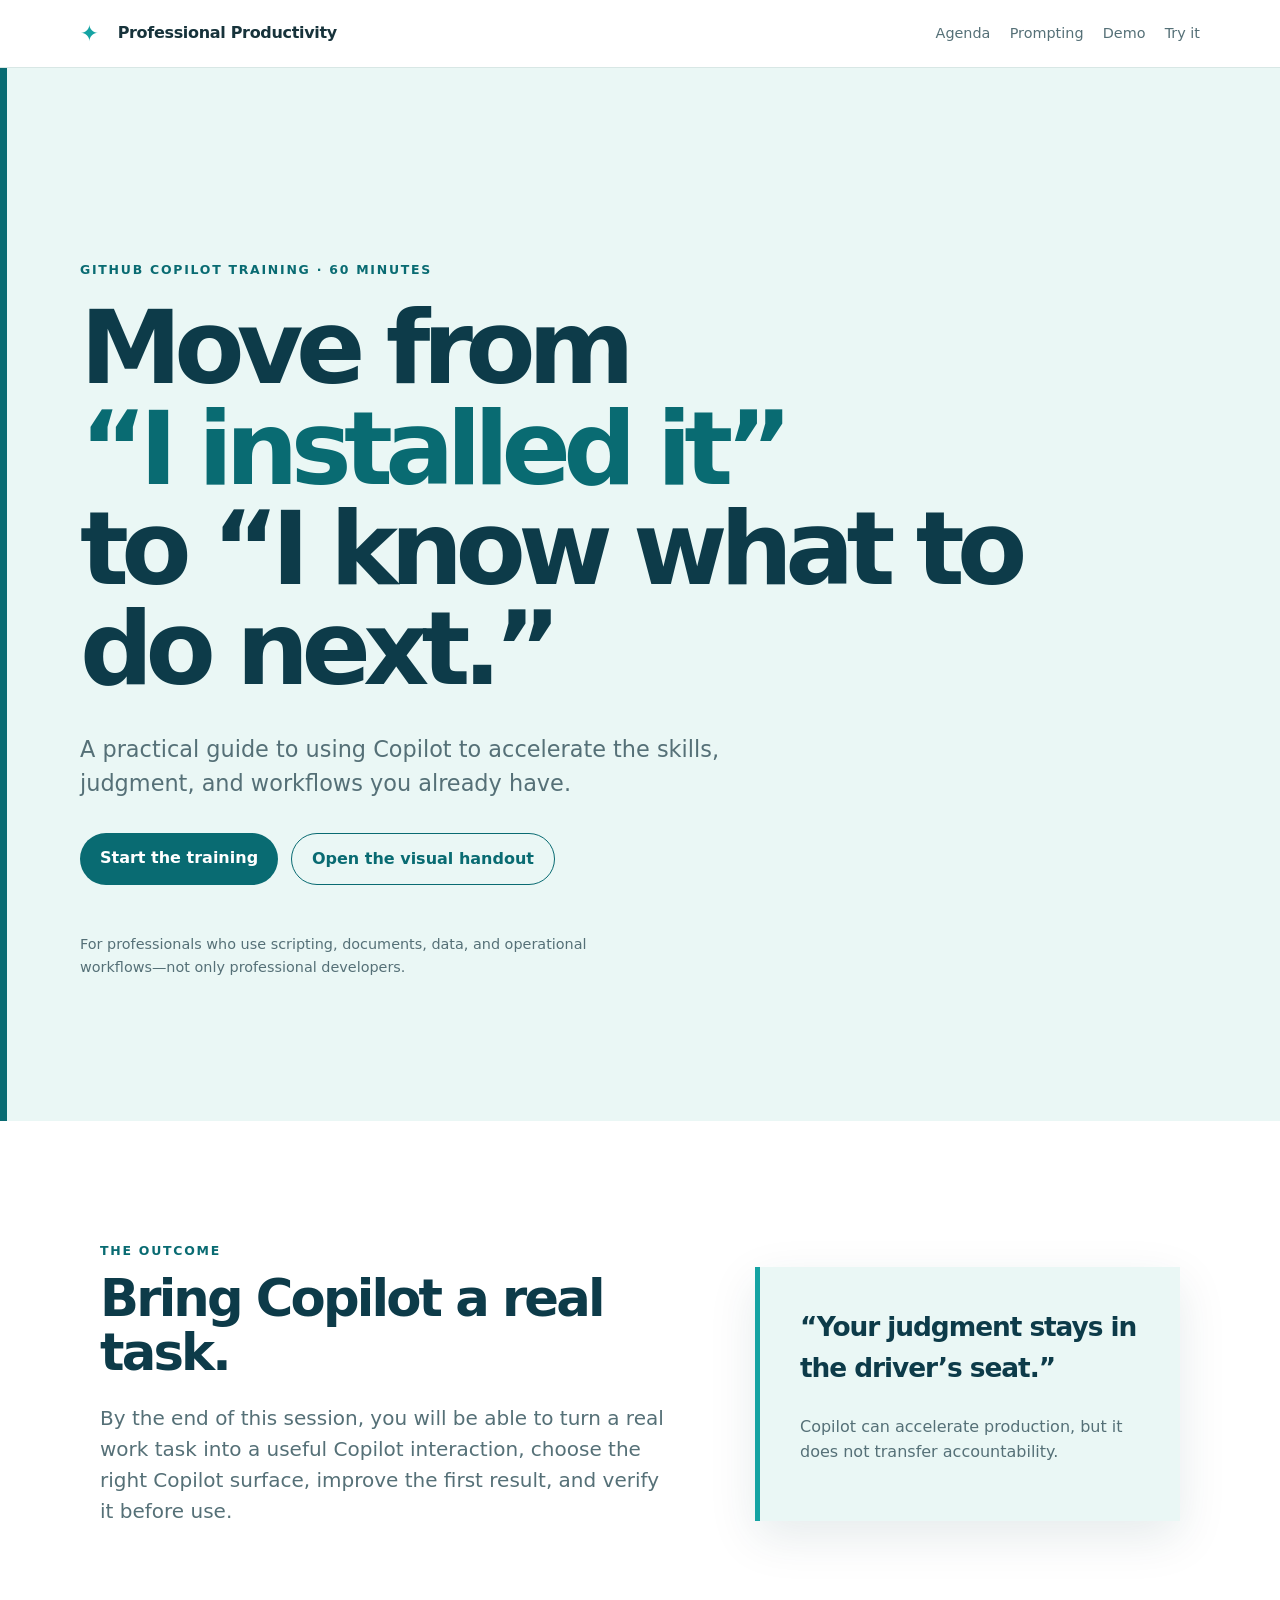
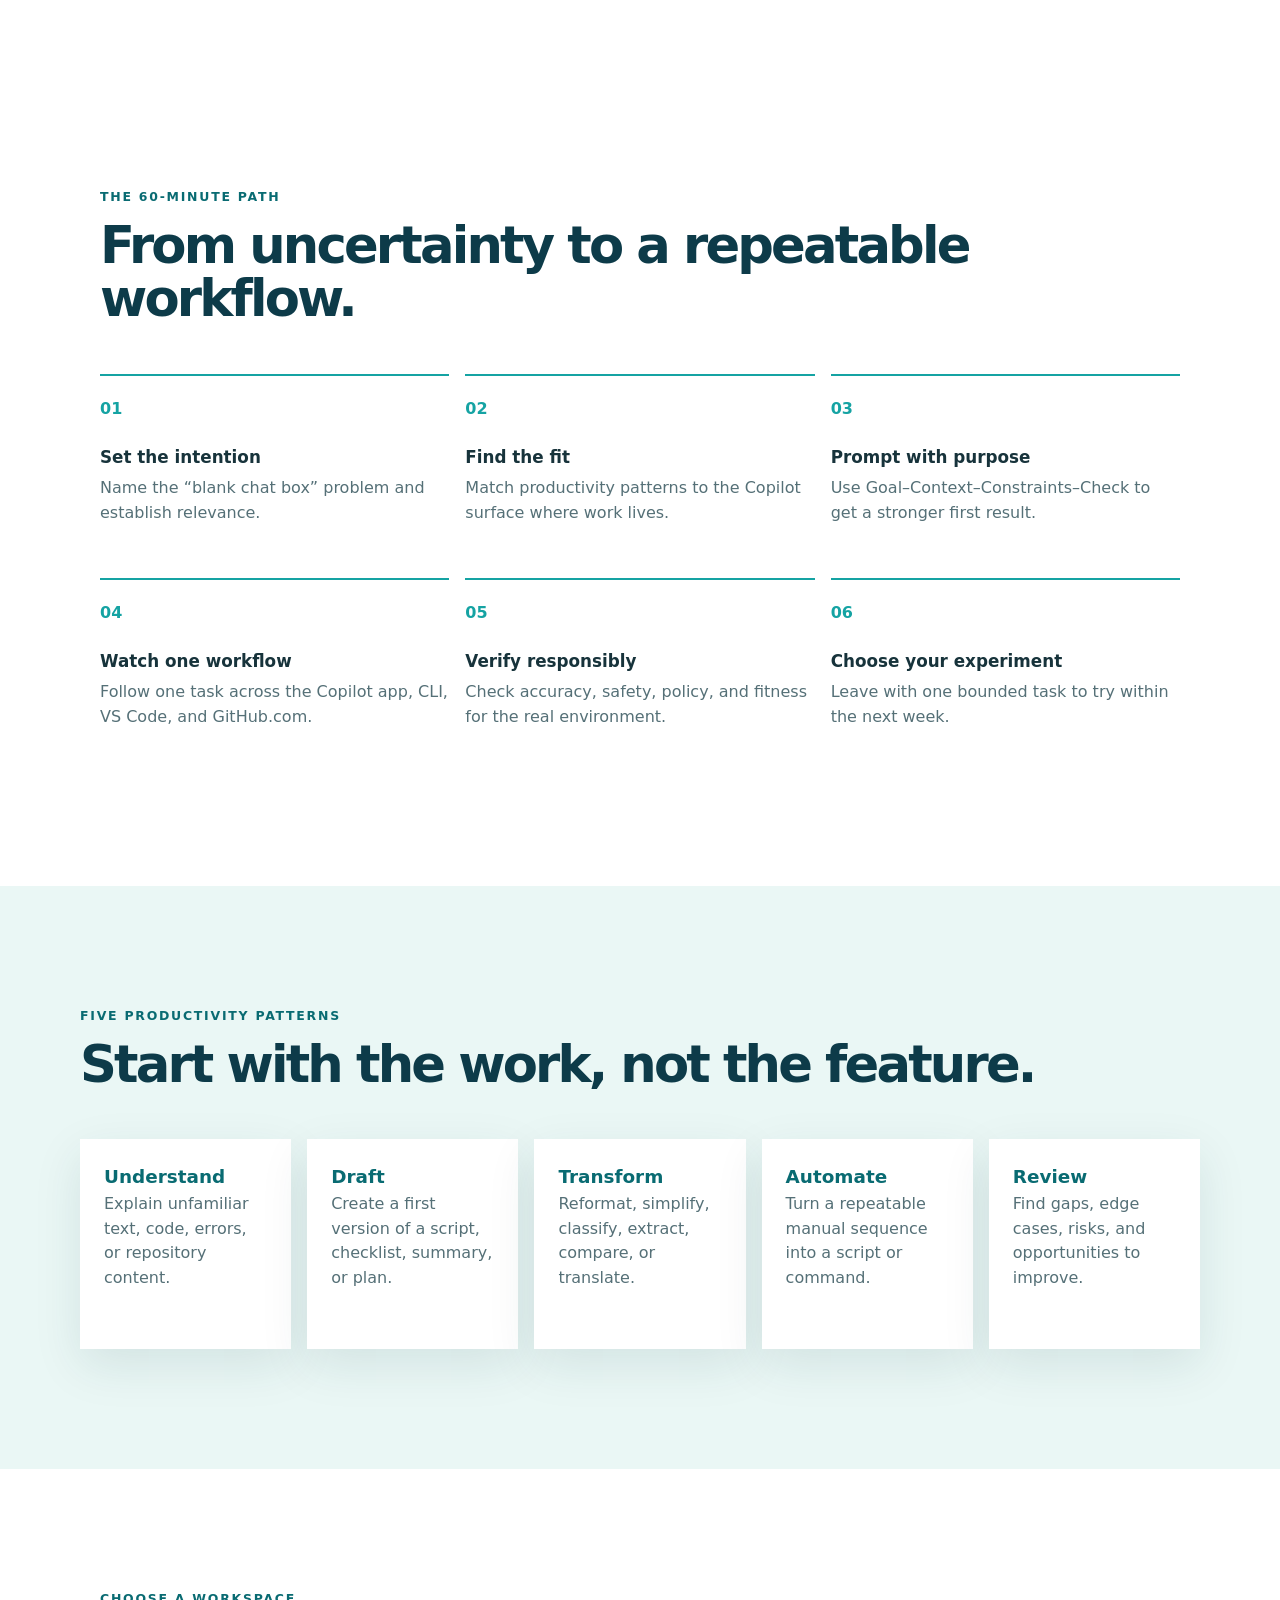
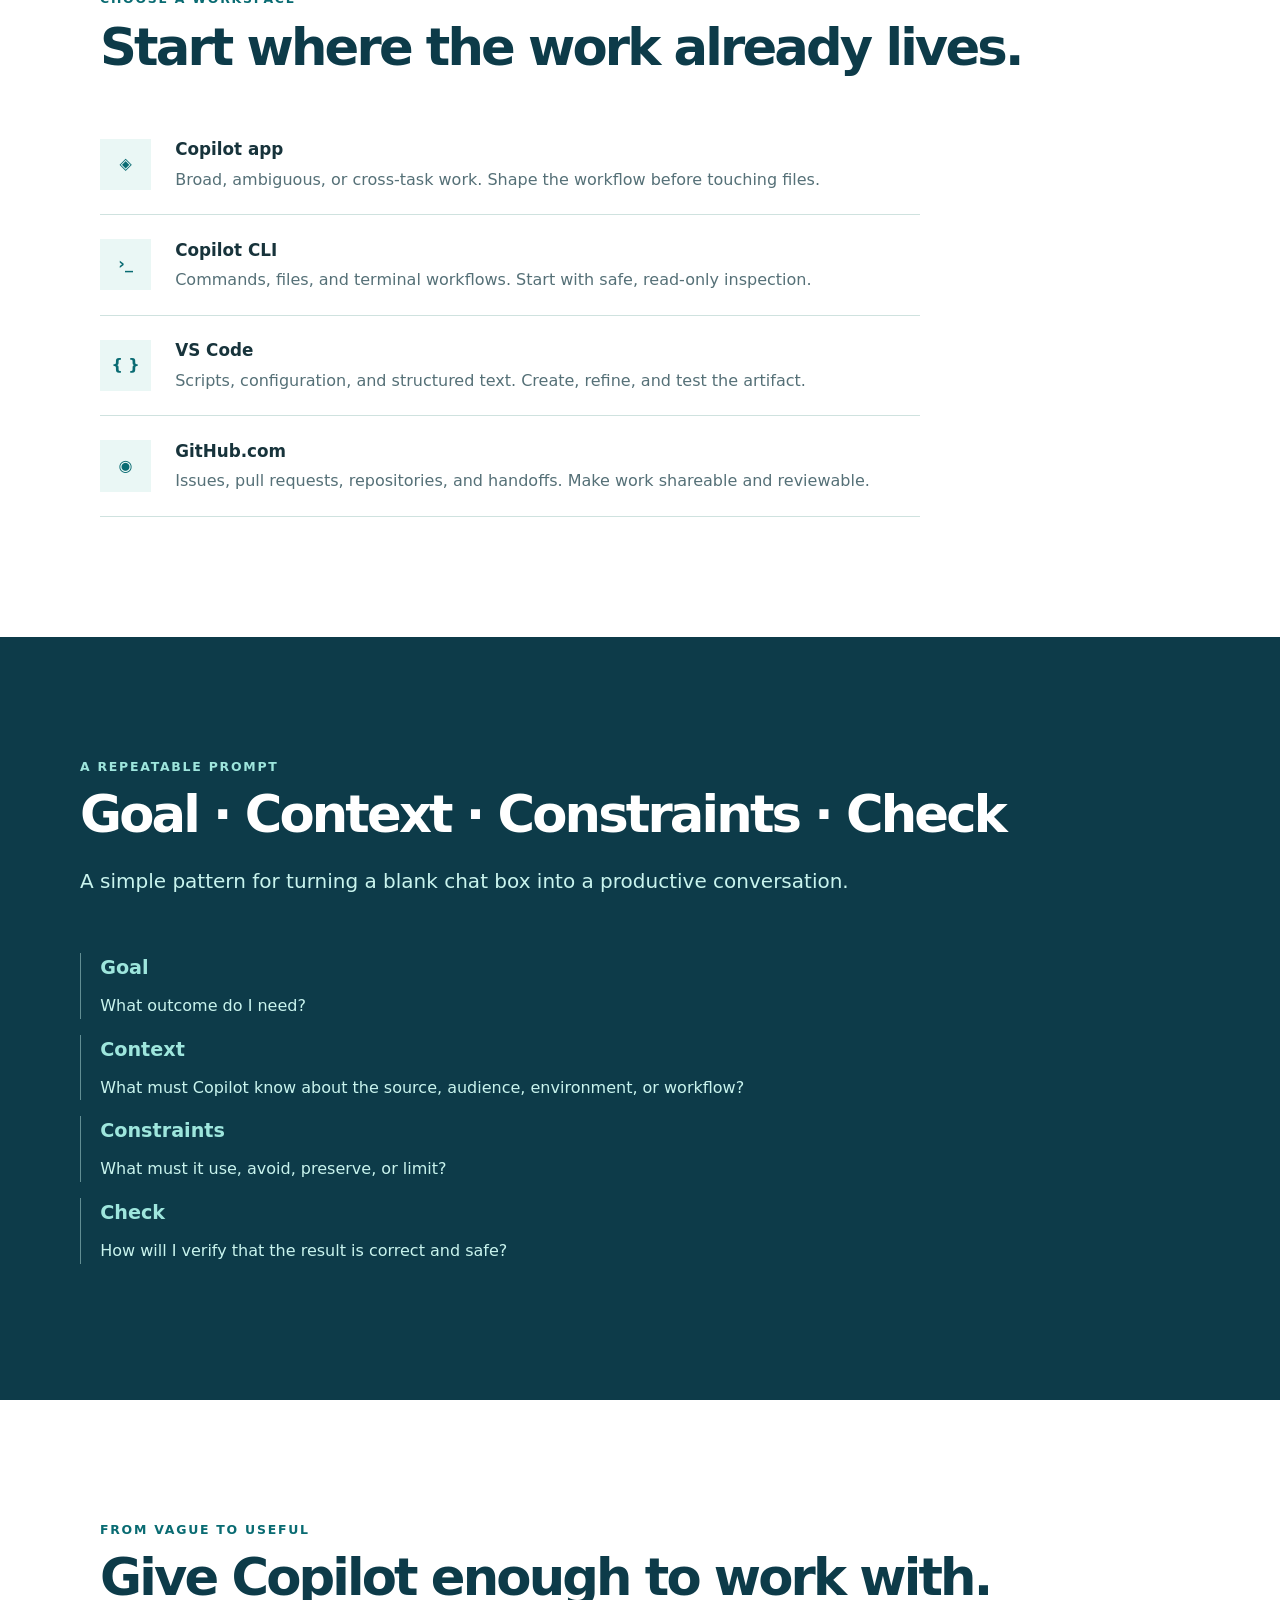
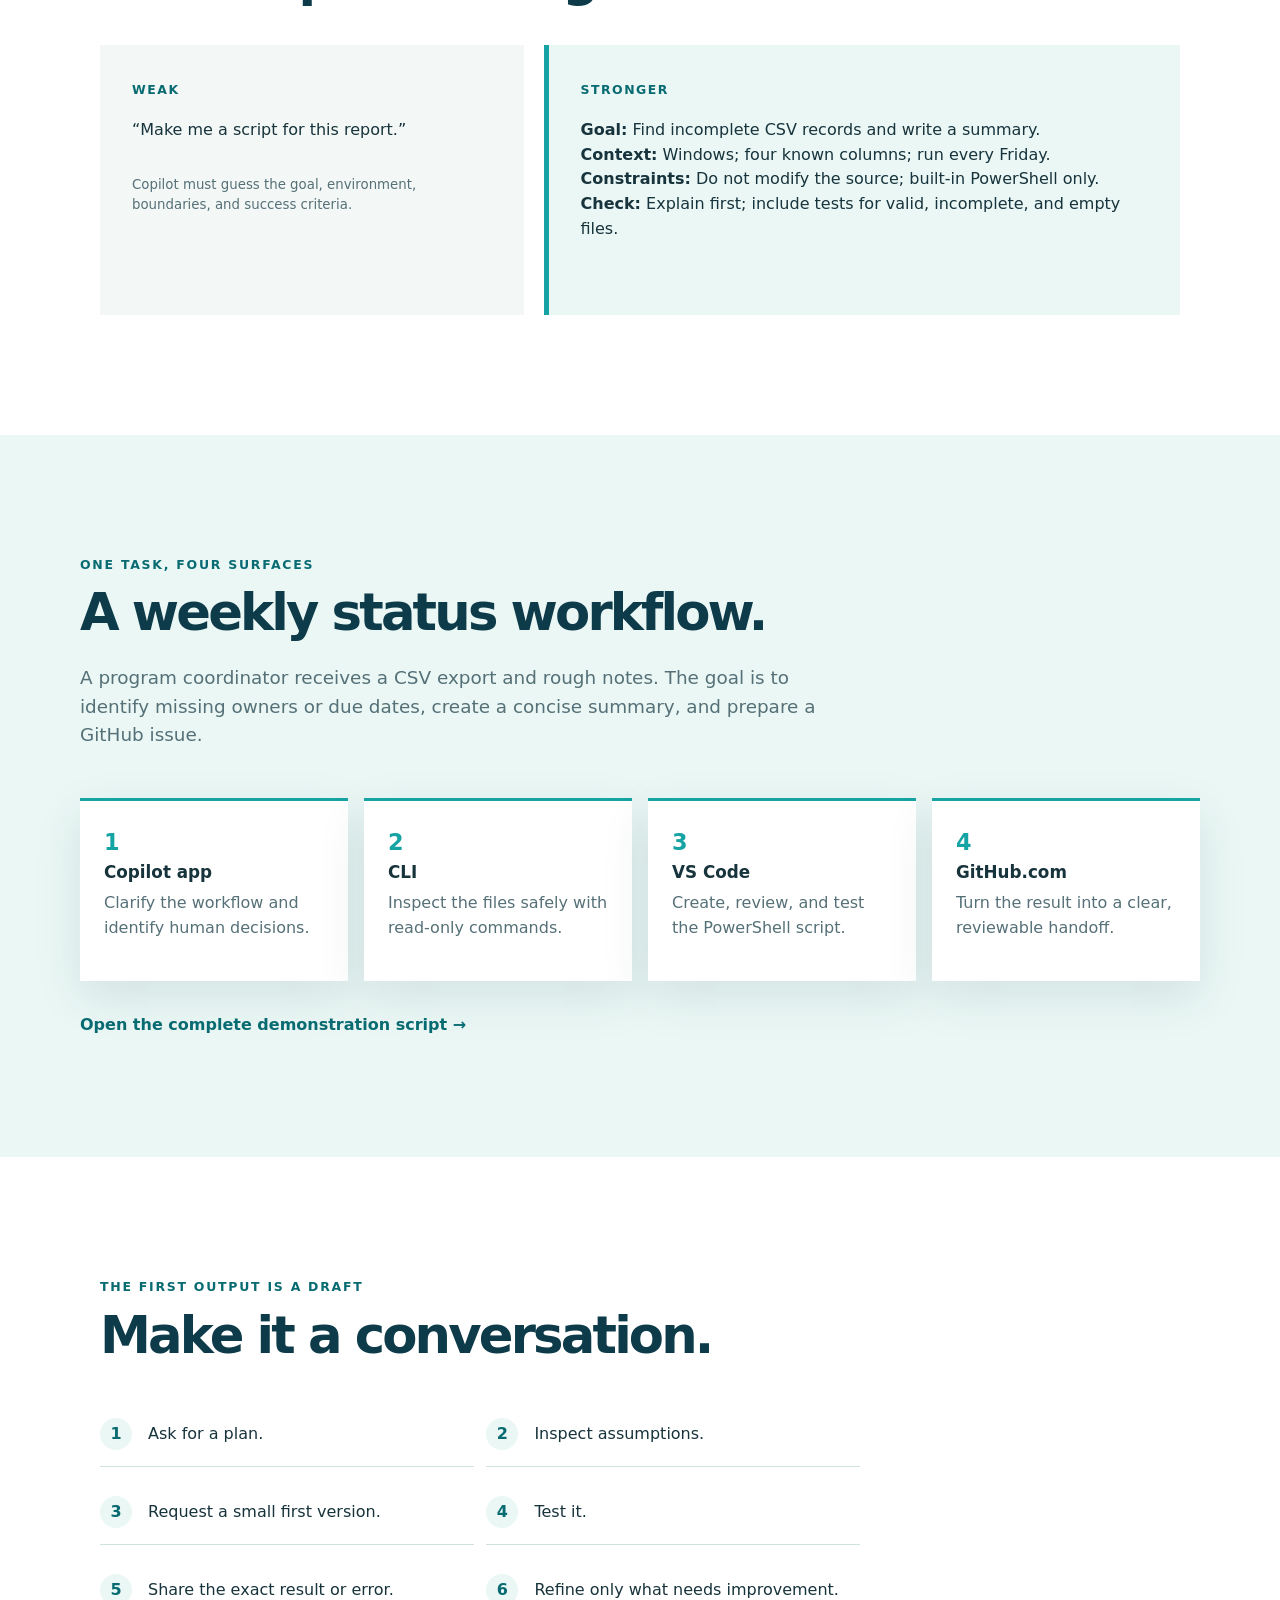
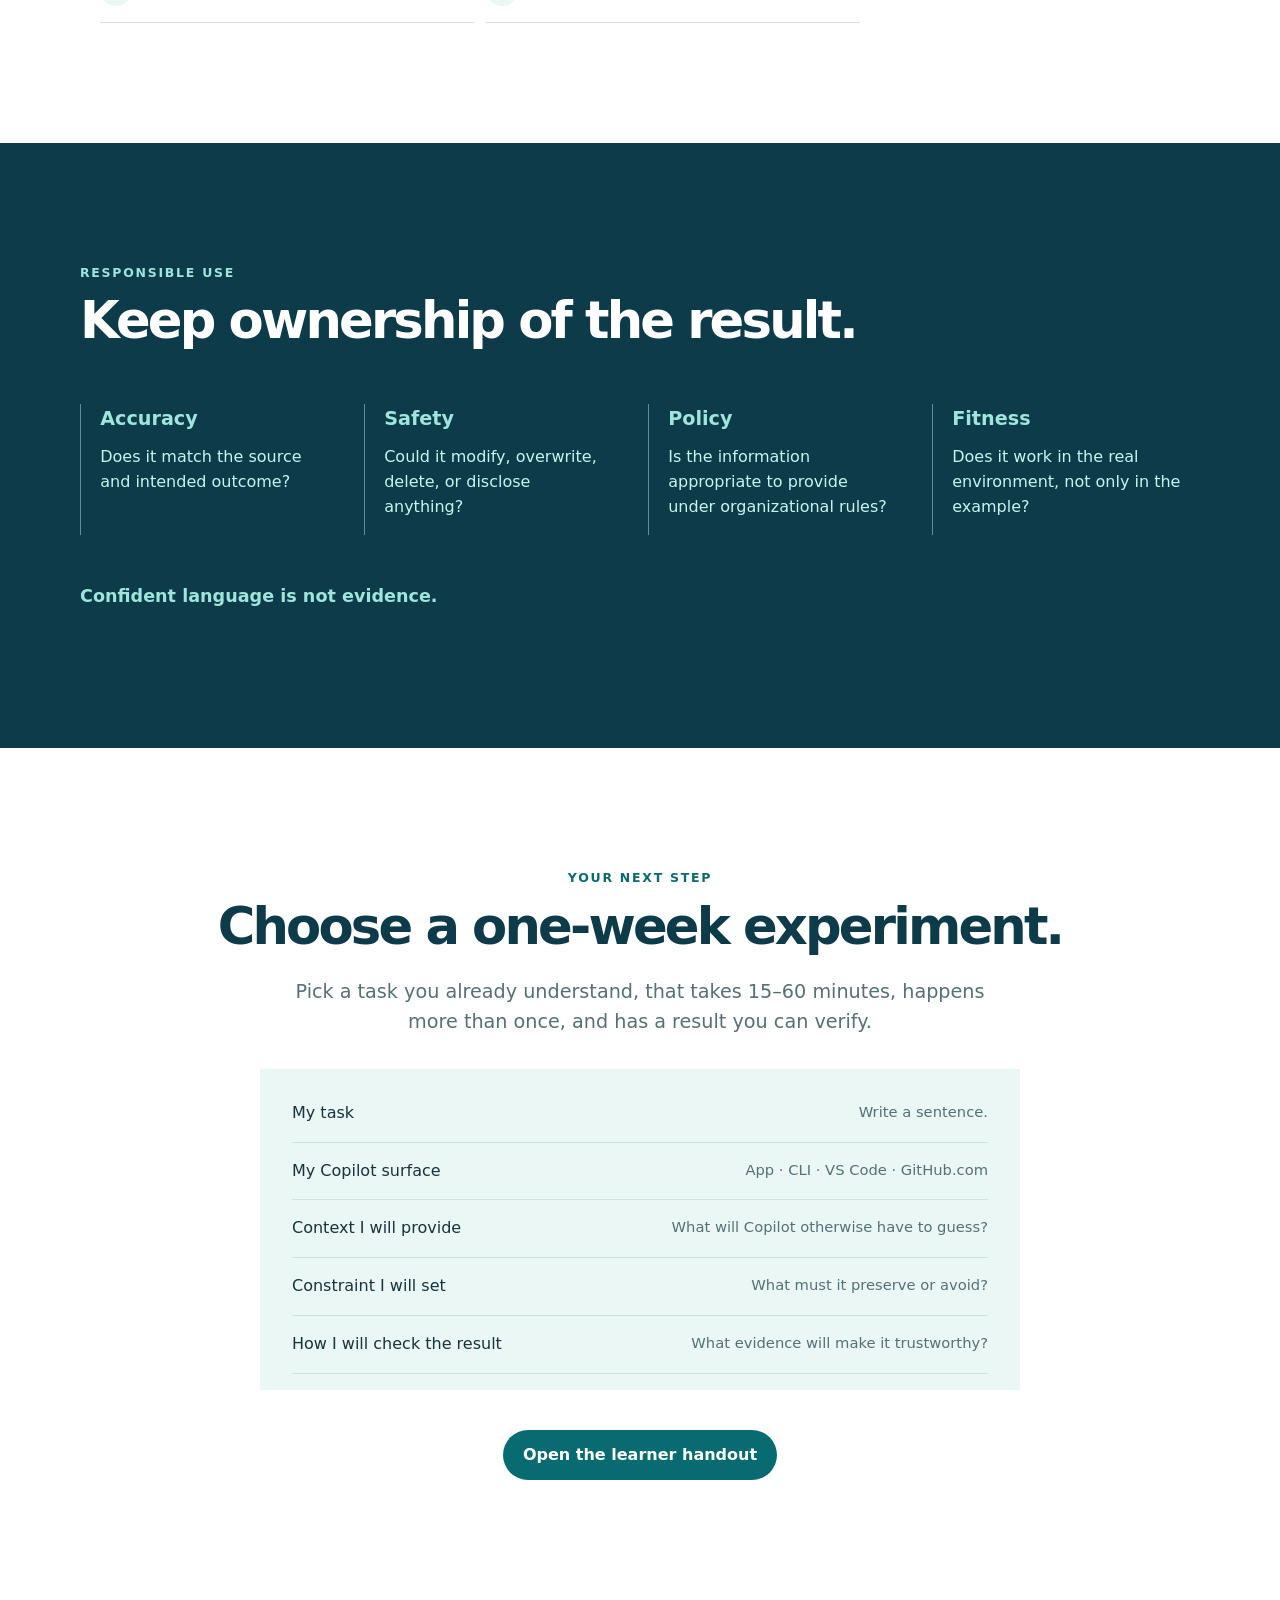
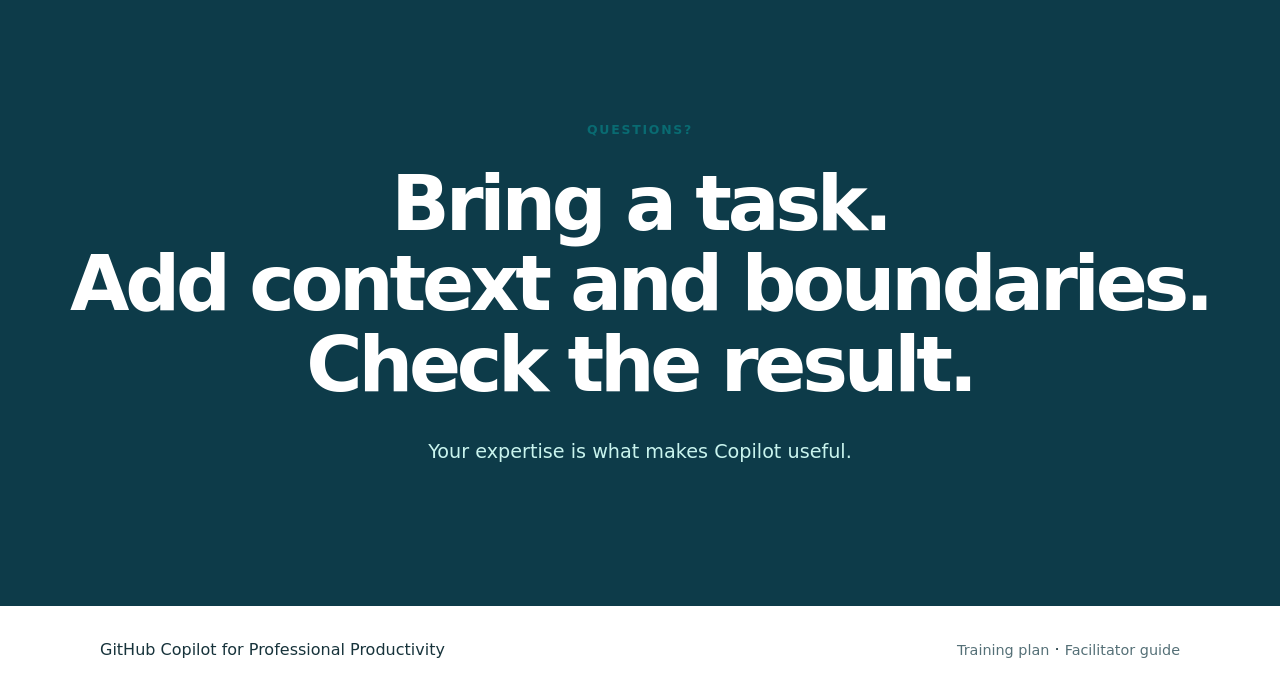
==== index.html @ 63b9603a "Add visual learner handout Co-authored-by: Copilot App <223556219+Copilot@users.noreply.github.com> " ====
<!doctype html>
<html lang="en">
<head>
  <meta charset="utf-8">
  <meta name="viewport" content="width=device-width, initial-scale=1">
  <meta name="description" content="GitHub Copilot for Professional Productivity — a one-hour training experience.">
  <title>GitHub Copilot for Professional Productivity</title>
  <link rel="stylesheet" href="styles.css">
</head>
<body>
  <header class="site-header">
    <a class="brand" href="#home" aria-label="GitHub Copilot for Professional Productivity home">
      <span class="brand-mark">✦</span>
      <span>Professional Productivity</span>
    </a>
    <nav aria-label="Primary navigation">
      <a href="#agenda">Agenda</a>
      <a href="#prompting">Prompting</a>
      <a href="#demo">Demo</a>
      <a href="#experiment">Try it</a>
    </nav>
  </header>

  <main>
    <section id="home" class="hero slide-section">
      <div class="hero-accent" aria-hidden="true"></div>
      <div class="eyebrow">GitHub Copilot training · 60 minutes</div>
      <h1>Move from<br><span>“I installed it”</span><br>to “I know what to do next.”</h1>
      <p class="hero-lede">A practical guide to using Copilot to accelerate the skills, judgment, and workflows you already have.</p>
      <div class="hero-actions">
        <a class="button button-primary" href="#agenda">Start the training</a>
        <a class="button button-secondary" href="learner-handout.html">Open the visual handout</a>
      </div>
      <p class="hero-note">For professionals who use scripting, documents, data, and operational workflows—not only professional developers.</p>
    </section>

    <section id="outcome" class="slide-section split-section">
      <div>
        <div class="eyebrow">The outcome</div>
        <h2>Bring Copilot a real task.</h2>
        <p>By the end of this session, you will be able to turn a real work task into a useful Copilot interaction, choose the right Copilot surface, improve the first result, and verify it before use.</p>
      </div>
      <div class="callout-card">
        <p class="quote">“Your judgment stays in the driver’s seat.”</p>
        <p>Copilot can accelerate production, but it does not transfer accountability.</p>
      </div>
    </section>

    <section id="agenda" class="slide-section">
      <div class="eyebrow">The 60-minute path</div>
      <h2>From uncertainty to a repeatable workflow.</h2>
      <div class="agenda-grid">
        <article><span>01</span><h3>Set the intention</h3><p>Name the “blank chat box” problem and establish relevance.</p></article>
        <article><span>02</span><h3>Find the fit</h3><p>Match productivity patterns to the Copilot surface where work lives.</p></article>
        <article><span>03</span><h3>Prompt with purpose</h3><p>Use Goal–Context–Constraints–Check to get a stronger first result.</p></article>
        <article><span>04</span><h3>Watch one workflow</h3><p>Follow one task across the Copilot app, CLI, VS Code, and GitHub.com.</p></article>
        <article><span>05</span><h3>Verify responsibly</h3><p>Check accuracy, safety, policy, and fitness for the real environment.</p></article>
        <article><span>06</span><h3>Choose your experiment</h3><p>Leave with one bounded task to try within the next week.</p></article>
      </div>
    </section>

    <section id="patterns" class="slide-section tinted-section">
      <div class="eyebrow">Five productivity patterns</div>
      <h2>Start with the work, not the feature.</h2>
      <div class="pattern-grid">
        <article class="pattern-card"><strong>Understand</strong><p>Explain unfamiliar text, code, errors, or repository content.</p></article>
        <article class="pattern-card"><strong>Draft</strong><p>Create a first version of a script, checklist, summary, or plan.</p></article>
        <article class="pattern-card"><strong>Transform</strong><p>Reformat, simplify, classify, extract, compare, or translate.</p></article>
        <article class="pattern-card"><strong>Automate</strong><p>Turn a repeatable manual sequence into a script or command.</p></article>
        <article class="pattern-card"><strong>Review</strong><p>Find gaps, edge cases, risks, and opportunities to improve.</p></article>
      </div>
    </section>

    <section id="surfaces" class="slide-section">
      <div class="eyebrow">Choose a workspace</div>
      <h2>Start where the work already lives.</h2>
      <div class="surface-list">
        <div class="surface-row"><span class="surface-icon">◈</span><div><h3>Copilot app</h3><p>Broad, ambiguous, or cross-task work. Shape the workflow before touching files.</p></div></div>
        <div class="surface-row"><span class="surface-icon">›_</span><div><h3>Copilot CLI</h3><p>Commands, files, and terminal workflows. Start with safe, read-only inspection.</p></div></div>
        <div class="surface-row"><span class="surface-icon">{ }</span><div><h3>VS Code</h3><p>Scripts, configuration, and structured text. Create, refine, and test the artifact.</p></div></div>
        <div class="surface-row"><span class="surface-icon">◉</span><div><h3>GitHub.com</h3><p>Issues, pull requests, repositories, and handoffs. Make work shareable and reviewable.</p></div></div>
      </div>
    </section>

    <section id="prompting" class="slide-section dark-section">
      <div class="eyebrow">A repeatable prompt</div>
      <h2>Goal · Context · Constraints · Check</h2>
      <p class="dark-lede">A simple pattern for turning a blank chat box into a productive conversation.</p>
      <div class="prompt-grid">
        <div><span>Goal</span><p>What outcome do I need?</p></div>
        <div><span>Context</span><p>What must Copilot know about the source, audience, environment, or workflow?</p></div>
        <div><span>Constraints</span><p>What must it use, avoid, preserve, or limit?</p></div>
        <div><span>Check</span><p>How will I verify that the result is correct and safe?</p></div>
      </div>
    </section>

    <section id="example" class="slide-section">
      <div class="eyebrow">From vague to useful</div>
      <h2>Give Copilot enough to work with.</h2>
      <div class="comparison">
        <div class="comparison-card weak"><span class="label">Weak</span><p>“Make me a script for this report.”</p><small>Copilot must guess the goal, environment, boundaries, and success criteria.</small></div>
        <div class="comparison-card strong"><span class="label">Stronger</span><p><b>Goal:</b> Find incomplete CSV records and write a summary.<br><b>Context:</b> Windows; four known columns; run every Friday.<br><b>Constraints:</b> Do not modify the source; built-in PowerShell only.<br><b>Check:</b> Explain first; include tests for valid, incomplete, and empty files.</p></div>
      </div>
    </section>

    <section id="demo" class="slide-section tinted-section">
      <div class="eyebrow">One task, four surfaces</div>
      <h2>A weekly status workflow.</h2>
      <p class="section-intro">A program coordinator receives a CSV export and rough notes. The goal is to identify missing owners or due dates, create a concise summary, and prepare a GitHub issue.</p>
      <div class="workflow">
        <div><b>1</b><h3>Copilot app</h3><p>Clarify the workflow and identify human decisions.</p></div>
        <div><b>2</b><h3>CLI</h3><p>Inspect the files safely with read-only commands.</p></div>
        <div><b>3</b><h3>VS Code</h3><p>Create, review, and test the PowerShell script.</p></div>
        <div><b>4</b><h3>GitHub.com</h3><p>Turn the result into a clear, reviewable handoff.</p></div>
      </div>
      <a class="text-link" href="demo-script.md">Open the complete demonstration script →</a>
    </section>

    <section id="conversation" class="slide-section">
      <div class="eyebrow">The first output is a draft</div>
      <h2>Make it a conversation.</h2>
      <div class="steps">
        <span><b>1</b>Ask for a plan.</span>
        <span><b>2</b>Inspect assumptions.</span>
        <span><b>3</b>Request a small first version.</span>
        <span><b>4</b>Test it.</span>
        <span><b>5</b>Share the exact result or error.</span>
        <span><b>6</b>Refine only what needs improvement.</span>
      </div>
    </section>

    <section id="trust" class="slide-section dark-section">
      <div class="eyebrow">Responsible use</div>
      <h2>Keep ownership of the result.</h2>
      <div class="trust-grid">
        <div><span>Accuracy</span><p>Does it match the source and intended outcome?</p></div>
        <div><span>Safety</span><p>Could it modify, overwrite, delete, or disclose anything?</p></div>
        <div><span>Policy</span><p>Is the information appropriate to provide under organizational rules?</p></div>
        <div><span>Fitness</span><p>Does it work in the real environment, not only in the example?</p></div>
      </div>
      <p class="warning">Confident language is not evidence.</p>
    </section>

    <section id="experiment" class="slide-section experiment-section">
      <div class="eyebrow">Your next step</div>
      <h2>Choose a one-week experiment.</h2>
      <p>Pick a task you already understand, that takes 15–60 minutes, happens more than once, and has a result you can verify.</p>
      <div class="experiment-card">
        <label>My task <span>Write a sentence.</span></label>
        <label>My Copilot surface <span>App · CLI · VS Code · GitHub.com</span></label>
        <label>Context I will provide <span>What will Copilot otherwise have to guess?</span></label>
        <label>Constraint I will set <span>What must it preserve or avoid?</span></label>
        <label>How I will check the result <span>What evidence will make it trustworthy?</span></label>
      </div>
      <a class="button button-primary" href="learner-handout.html">Open the learner handout</a>
    </section>

    <section class="closing slide-section">
      <div class="eyebrow">Questions?</div>
      <h2>Bring a task.<br>Add context and boundaries.<br>Check the result.</h2>
      <p>Your expertise is what makes Copilot useful.</p>
    </section>
  </main>

  <footer class="site-footer">
    <span>GitHub Copilot for Professional Productivity</span>
    <span><a href="training-plan.md">Training plan</a> · <a href="facilitator-guide.md">Facilitator guide</a></span>
  </footer>
</body>
</html>
---- styles.css ----
:root {
  --ink: #17333b;
  --muted: #557077;
  --teal: #096b72;
  --teal-bright: #15a3a3;
  --mint: #eaf7f5;
  --dark: #0d3b49;
  --line: #cfe2df;
  --white: #ffffff;
  --shadow: 0 16px 45px rgba(13, 59, 73, .10);
  --max: 1120px;
}

* { box-sizing: border-box; }
html { scroll-behavior: smooth; }
body {
  margin: 0;
  color: var(--ink);
  background: var(--white);
  font-family: Inter, ui-sans-serif, system-ui, -apple-system, BlinkMacSystemFont, "Segoe UI", sans-serif;
  line-height: 1.55;
}
a { color: inherit; }
.site-header {
  align-items: center;
  background: rgba(255, 255, 255, .92);
  border-bottom: 1px solid rgba(207, 226, 223, .8);
  display: flex;
  justify-content: space-between;
  padding: 1rem max(1.25rem, calc((100vw - var(--max)) / 2));
  position: sticky;
  top: 0;
  z-index: 10;
  backdrop-filter: blur(16px);
}
.brand, nav { align-items: center; display: flex; gap: 1.2rem; }
.brand { font-weight: 800; text-decoration: none; letter-spacing: -.02em; }
.brand-mark { color: var(--teal-bright); font-size: 1.4rem; }
nav a, .site-footer a { color: var(--muted); font-size: .9rem; text-decoration: none; }
nav a:hover, .site-footer a:hover, .text-link:hover { color: var(--teal); }
.slide-section {
  margin: 0 auto;
  max-width: var(--max);
  padding: 7.5rem 1.25rem;
  scroll-margin-top: 4.5rem;
}
.hero {
  max-width: none;
  min-height: 87vh;
  overflow: hidden;
  padding: 12rem max(1.25rem, calc((100vw - var(--max)) / 2)) 8rem;
  position: relative;
  background: var(--mint);
}
.hero-accent { background: var(--teal); height: 100%; left: 0; position: absolute; top: 0; width: .45rem; }
.eyebrow { color: var(--teal); font-size: .78rem; font-weight: 800; letter-spacing: .14em; text-transform: uppercase; }
.dark-section .eyebrow { color: #9ee6dd; }
h1, h2, h3, p { margin-top: 0; }
h1 { color: var(--dark); font-size: clamp(3rem, 8vw, 6.5rem); letter-spacing: -.075em; line-height: .98; margin: 1.2rem 0 2rem; max-width: 950px; }
h1 span { color: var(--teal); }
h2 { color: var(--dark); font-size: clamp(2.1rem, 4vw, 3.6rem); letter-spacing: -.055em; line-height: 1.05; margin: .75rem 0 1.5rem; }
h3 { font-size: 1.05rem; margin-bottom: .35rem; }
p { color: var(--muted); }
.hero-lede { font-size: clamp(1.1rem, 2vw, 1.4rem); max-width: 680px; }
.hero-note { font-size: .9rem; margin-top: 3rem; max-width: 580px; }
.hero-actions { display: flex; flex-wrap: wrap; gap: .8rem; margin-top: 2rem; }
.button { border-radius: 999px; display: inline-block; font-weight: 750; padding: .8rem 1.25rem; text-decoration: none; }
.button-primary { background: var(--teal); color: var(--white); }
.button-primary:hover { background: var(--dark); }
.button-secondary { border: 1px solid var(--teal); color: var(--teal); }
.button-secondary:hover { background: var(--white); }
.split-section { align-items: center; display: grid; gap: 5rem; grid-template-columns: 1.15fr .85fr; }
.split-section > div:first-child p { font-size: 1.25rem; max-width: 650px; }
.callout-card { background: var(--mint); border-left: .35rem solid var(--teal-bright); box-shadow: var(--shadow); padding: 2.5rem; }
.quote { color: var(--dark); font-size: 1.65rem; font-weight: 800; letter-spacing: -.04em; }
.agenda-grid, .pattern-grid, .workflow, .trust-grid { display: grid; gap: 1rem; }
.agenda-grid { grid-template-columns: repeat(3, 1fr); margin-top: 3rem; }
.agenda-grid article { border-top: 2px solid var(--teal-bright); padding: 1.3rem 0; }
.agenda-grid span { color: var(--teal-bright); font-weight: 850; }
.agenda-grid h3 { margin-top: 1.4rem; }
.tinted-section { max-width: none; padding-left: max(1.25rem, calc((100vw - var(--max)) / 2)); padding-right: max(1.25rem, calc((100vw - var(--max)) / 2)); background: var(--mint); }
.pattern-grid { grid-template-columns: repeat(5, 1fr); margin-top: 3rem; }
.pattern-card { background: var(--white); box-shadow: var(--shadow); min-height: 210px; padding: 1.5rem; }
.pattern-card strong { color: var(--teal); font-size: 1.15rem; }
.surface-list { margin-top: 2.5rem; max-width: 820px; }
.surface-row { align-items: center; border-bottom: 1px solid var(--line); display: flex; gap: 1.5rem; padding: 1.35rem 0; }
.surface-row p { margin-bottom: 0; }
.surface-icon { align-items: center; background: var(--mint); color: var(--teal); display: flex; flex: 0 0 3.2rem; font-weight: 850; height: 3.2rem; justify-content: center; }
.dark-section { background: var(--dark); color: var(--white); max-width: none; padding-left: max(1.25rem, calc((100vw - var(--max)) / 2)); padding-right: max(1.25rem, calc((100vw - var(--max)) / 2)); }
.dark-section h2 { color: var(--white); }
.dark-lede { color: #c9f4ee; font-size: 1.25rem; }
.prompt-grid, .trust-grid { grid-template-columns: repeat(4, 1fr); margin-top: 3.5rem; }
.prompt-grid div, .trust-grid div { border-left: 1px solid rgba(201, 244, 238, .45); padding: 0 1.2rem; }
.prompt-grid span, .trust-grid span { color: #9ee6dd; font-size: 1.2rem; font-weight: 850; }
.prompt-grid p, .trust-grid p { color: #c9f4ee; margin-top: .7rem; }
.comparison { display: grid; gap: 1.2rem; grid-template-columns: 1fr 1.5fr; margin-top: 2.5rem; }
.comparison-card { min-height: 270px; padding: 2rem; }
.comparison-card.weak { background: #f3f7f6; }
.comparison-card.strong { background: var(--mint); border-left: .35rem solid var(--teal-bright); }
.label { color: var(--teal); font-size: .78rem; font-weight: 850; letter-spacing: .12em; text-transform: uppercase; }
.comparison-card p { color: var(--ink); margin-top: 1rem; }
.comparison-card small { color: var(--muted); display: block; margin-top: 2rem; }
.section-intro { font-size: 1.15rem; max-width: 760px; }
.workflow { grid-template-columns: repeat(4, 1fr); margin: 3rem 0 2rem; }
.workflow div { background: var(--white); border-top: 3px solid var(--teal-bright); box-shadow: var(--shadow); padding: 1.5rem; }
.workflow b { color: var(--teal-bright); font-size: 1.4rem; }
.text-link { color: var(--teal); font-weight: 800; text-decoration: none; }
.steps { display: grid; gap: .8rem; grid-template-columns: repeat(2, 1fr); margin-top: 2.5rem; max-width: 760px; }
.steps span { align-items: center; border-bottom: 1px solid var(--line); display: flex; gap: 1rem; padding: 1rem 0; }
.steps b { align-items: center; background: var(--mint); border-radius: 50%; color: var(--teal); display: flex; height: 2rem; justify-content: center; width: 2rem; }
.warning { color: #9ee6dd; font-size: 1.1rem; font-weight: 750; margin-top: 3rem; }
.experiment-section { text-align: center; }
.experiment-section > p { font-size: 1.2rem; margin: 0 auto 2rem; max-width: 700px; }
.experiment-card { background: var(--mint); margin: 2rem auto 2.5rem; max-width: 760px; padding: 1rem 2rem; text-align: left; }
.experiment-card label { border-bottom: 1px solid var(--line); display: flex; justify-content: space-between; gap: 1rem; padding: 1rem 0; }
.experiment-card span { color: var(--muted); font-size: .92rem; }
.closing { background: var(--dark); color: var(--white); max-width: none; text-align: center; }
.closing h2 { color: var(--white); font-size: clamp(2.5rem, 6vw, 5.5rem); margin: 1.5rem auto 2rem; }
.closing p { color: #c9f4ee; font-size: 1.2rem; }
.site-footer { display: flex; justify-content: space-between; margin: 0 auto; max-width: var(--max); padding: 2rem 1.25rem; }

@media (max-width: 800px) {
  nav { display: none; }
  .slide-section, .hero { padding-bottom: 5rem; padding-top: 5rem; }
  .split-section, .comparison { grid-template-columns: 1fr; gap: 2rem; }
  .agenda-grid, .pattern-grid, .workflow, .prompt-grid, .trust-grid { grid-template-columns: 1fr 1fr; }
  .pattern-card { min-height: auto; }
  .steps { grid-template-columns: 1fr; }
  .experiment-card label { align-items: flex-start; flex-direction: column; gap: .25rem; }
}
@media (max-width: 520px) {
  h1 { font-size: 3.25rem; }
  .agenda-grid, .pattern-grid, .workflow, .prompt-grid, .trust-grid { grid-template-columns: 1fr; }
  .site-footer { flex-direction: column; gap: .5rem; }
}
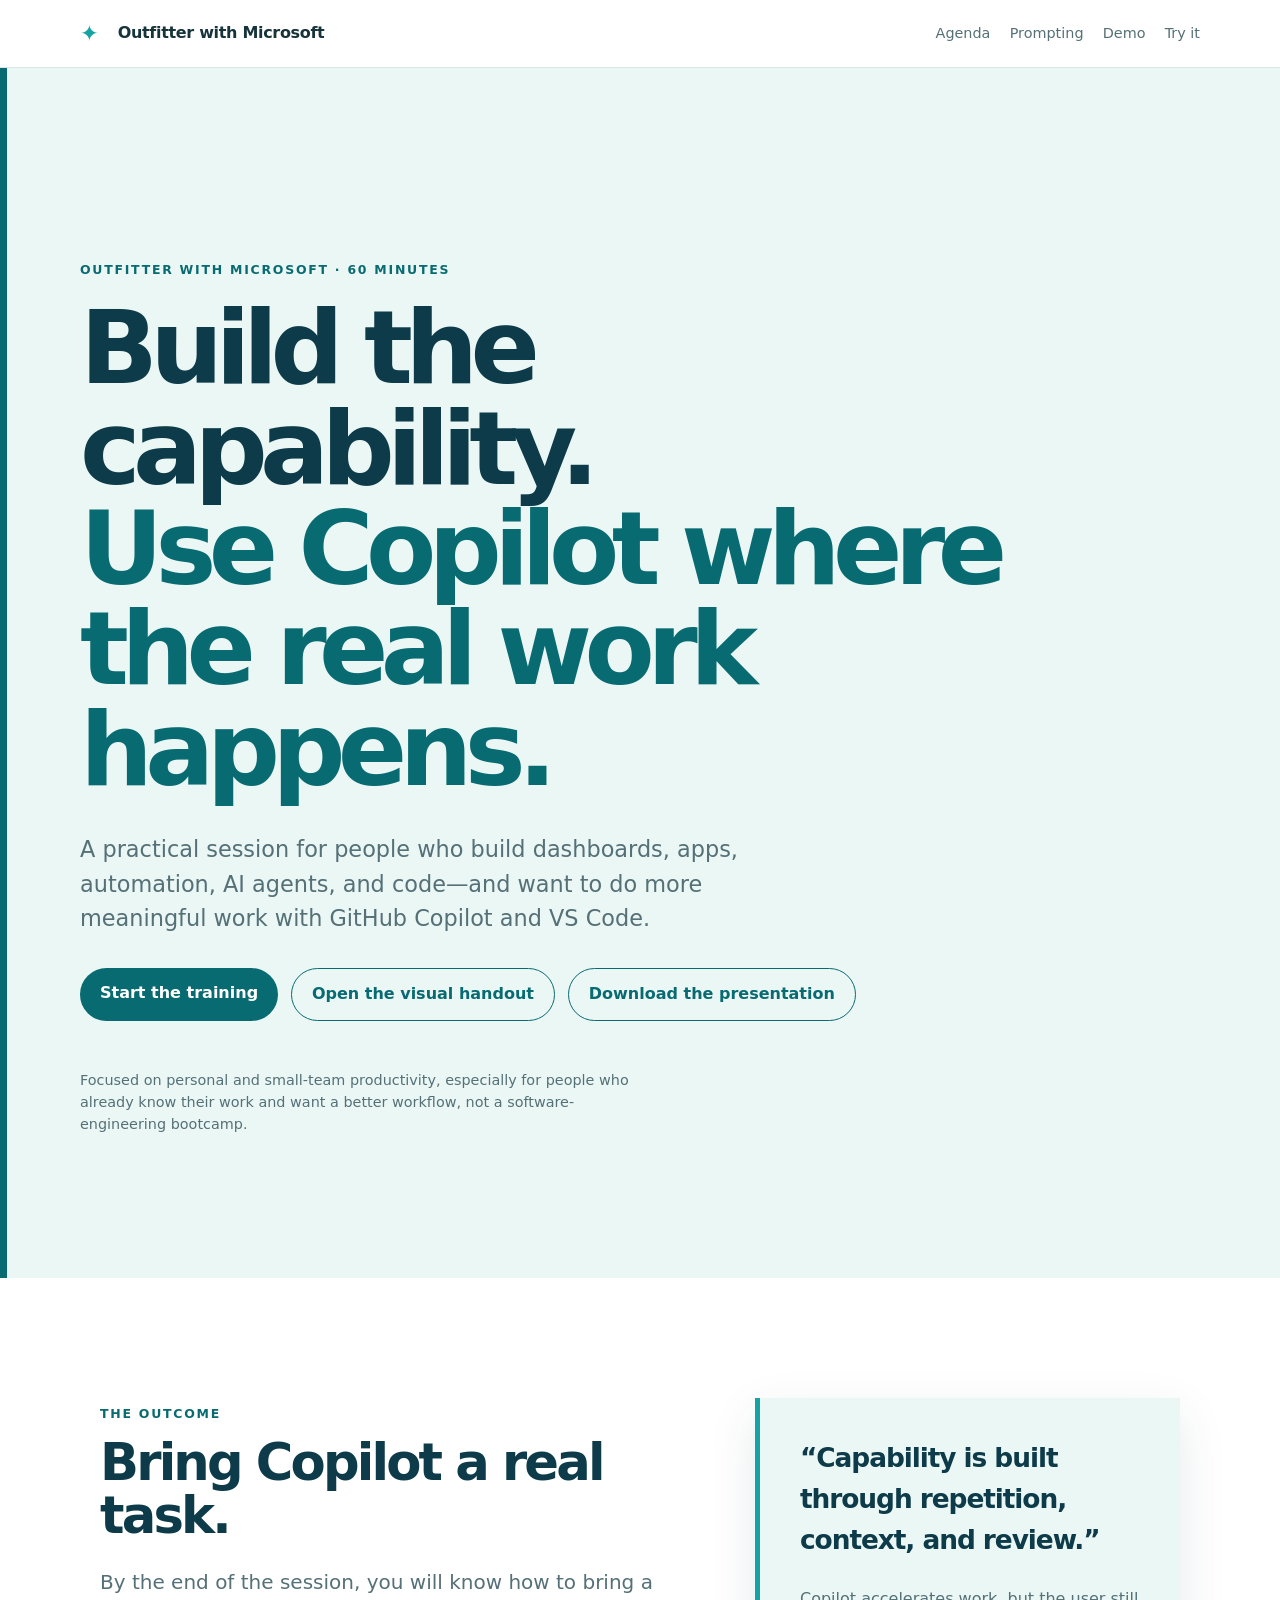
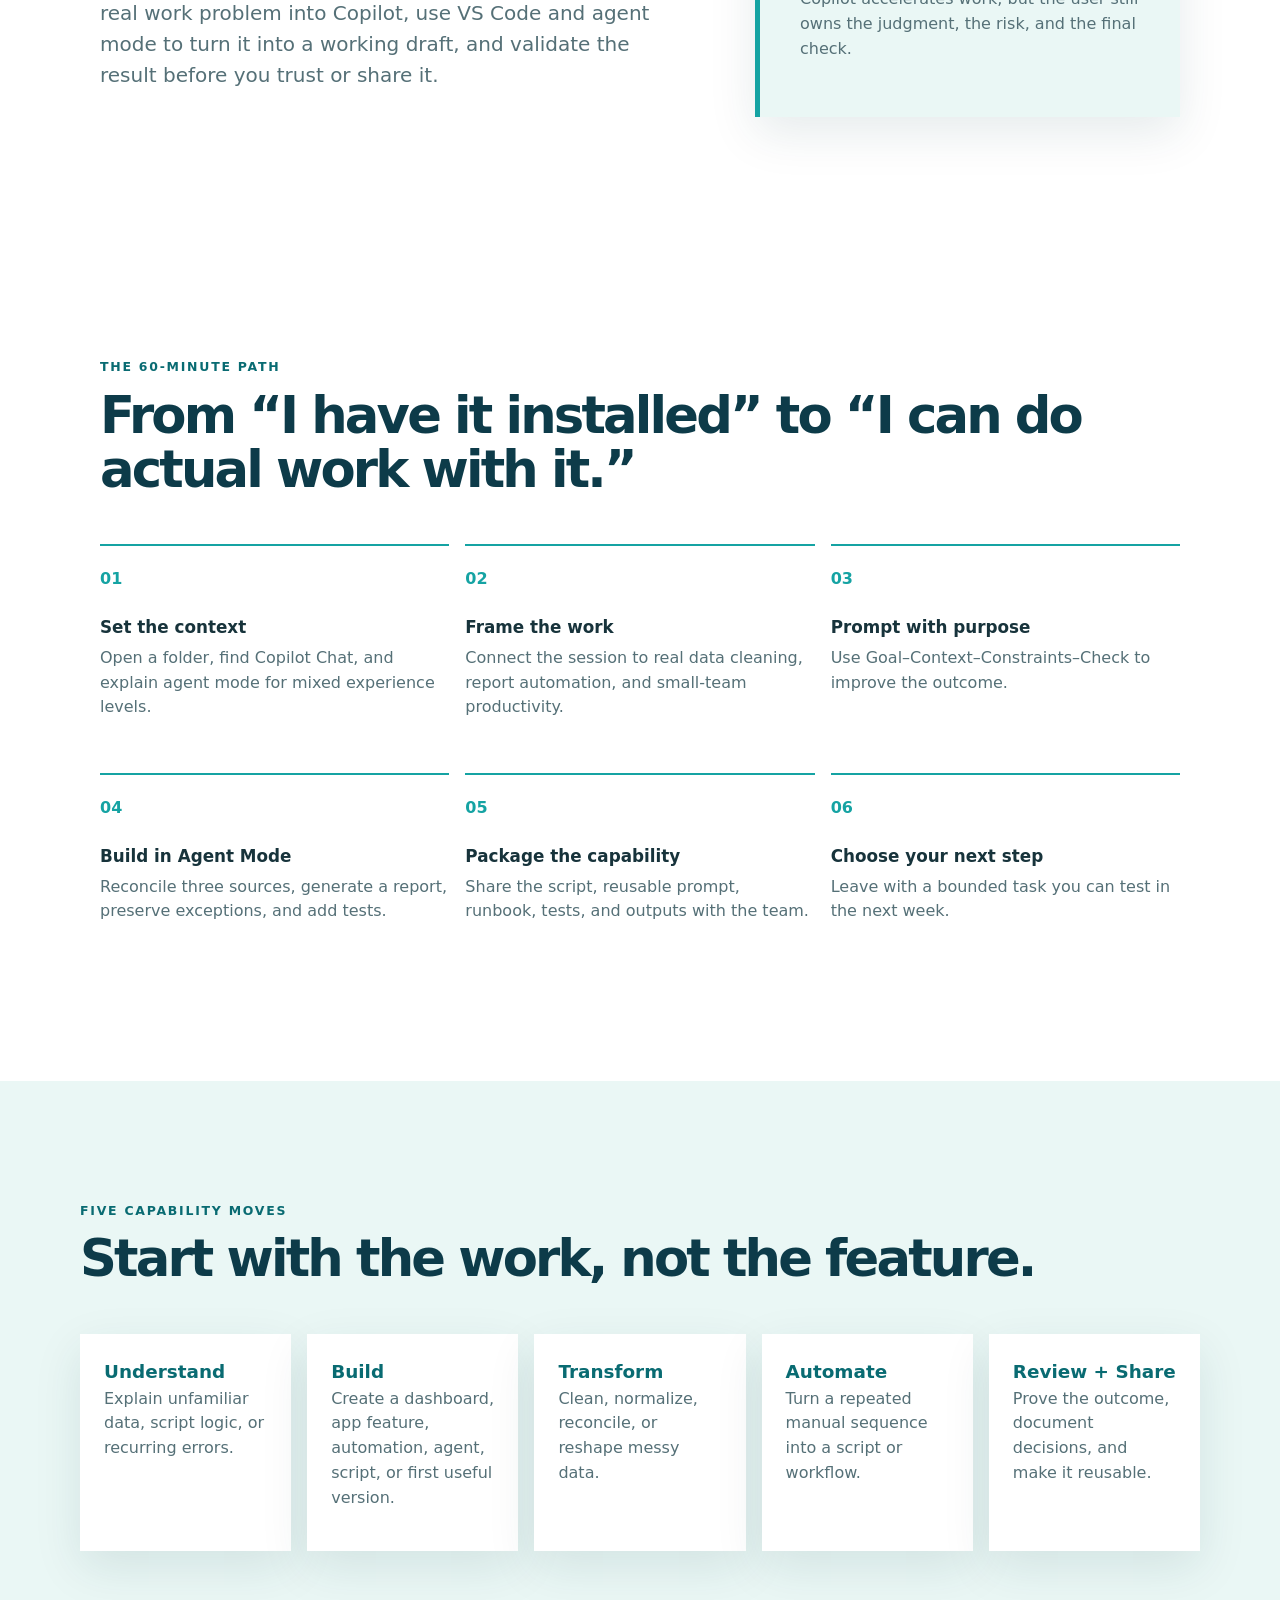
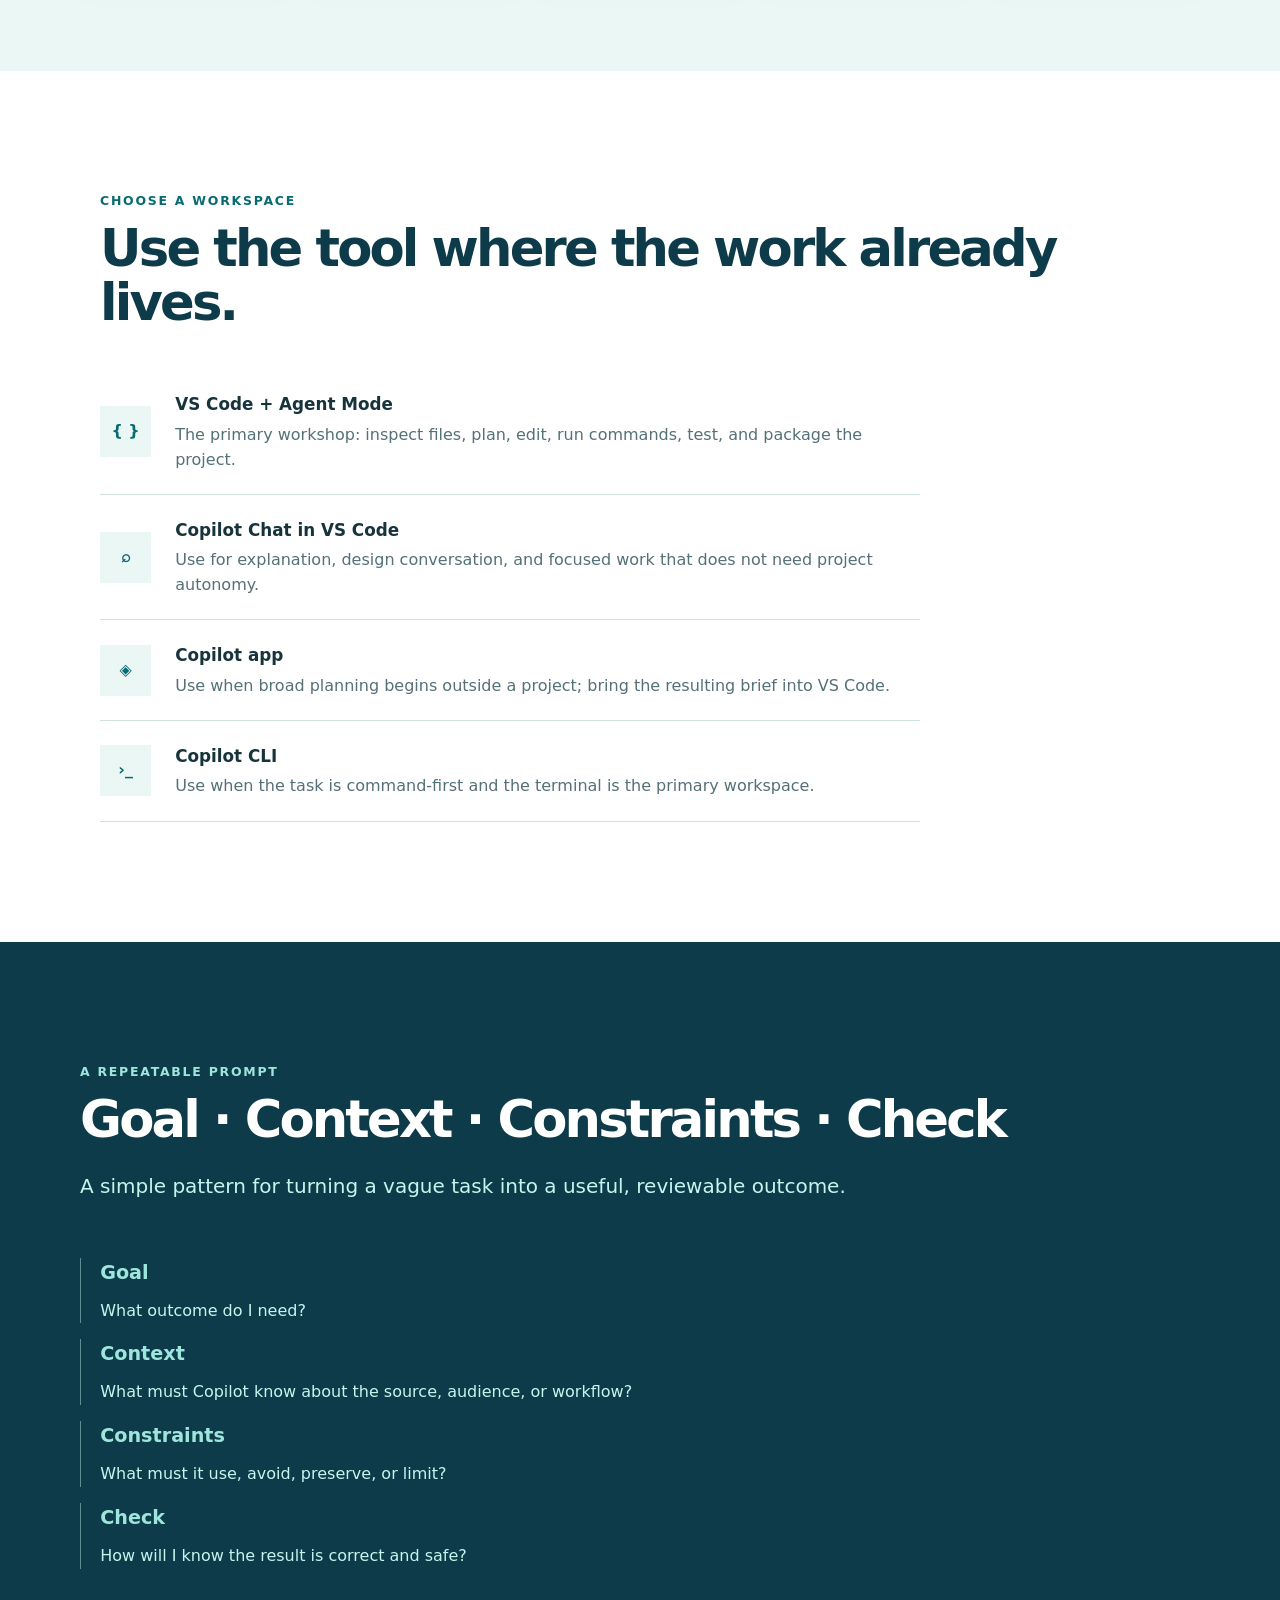
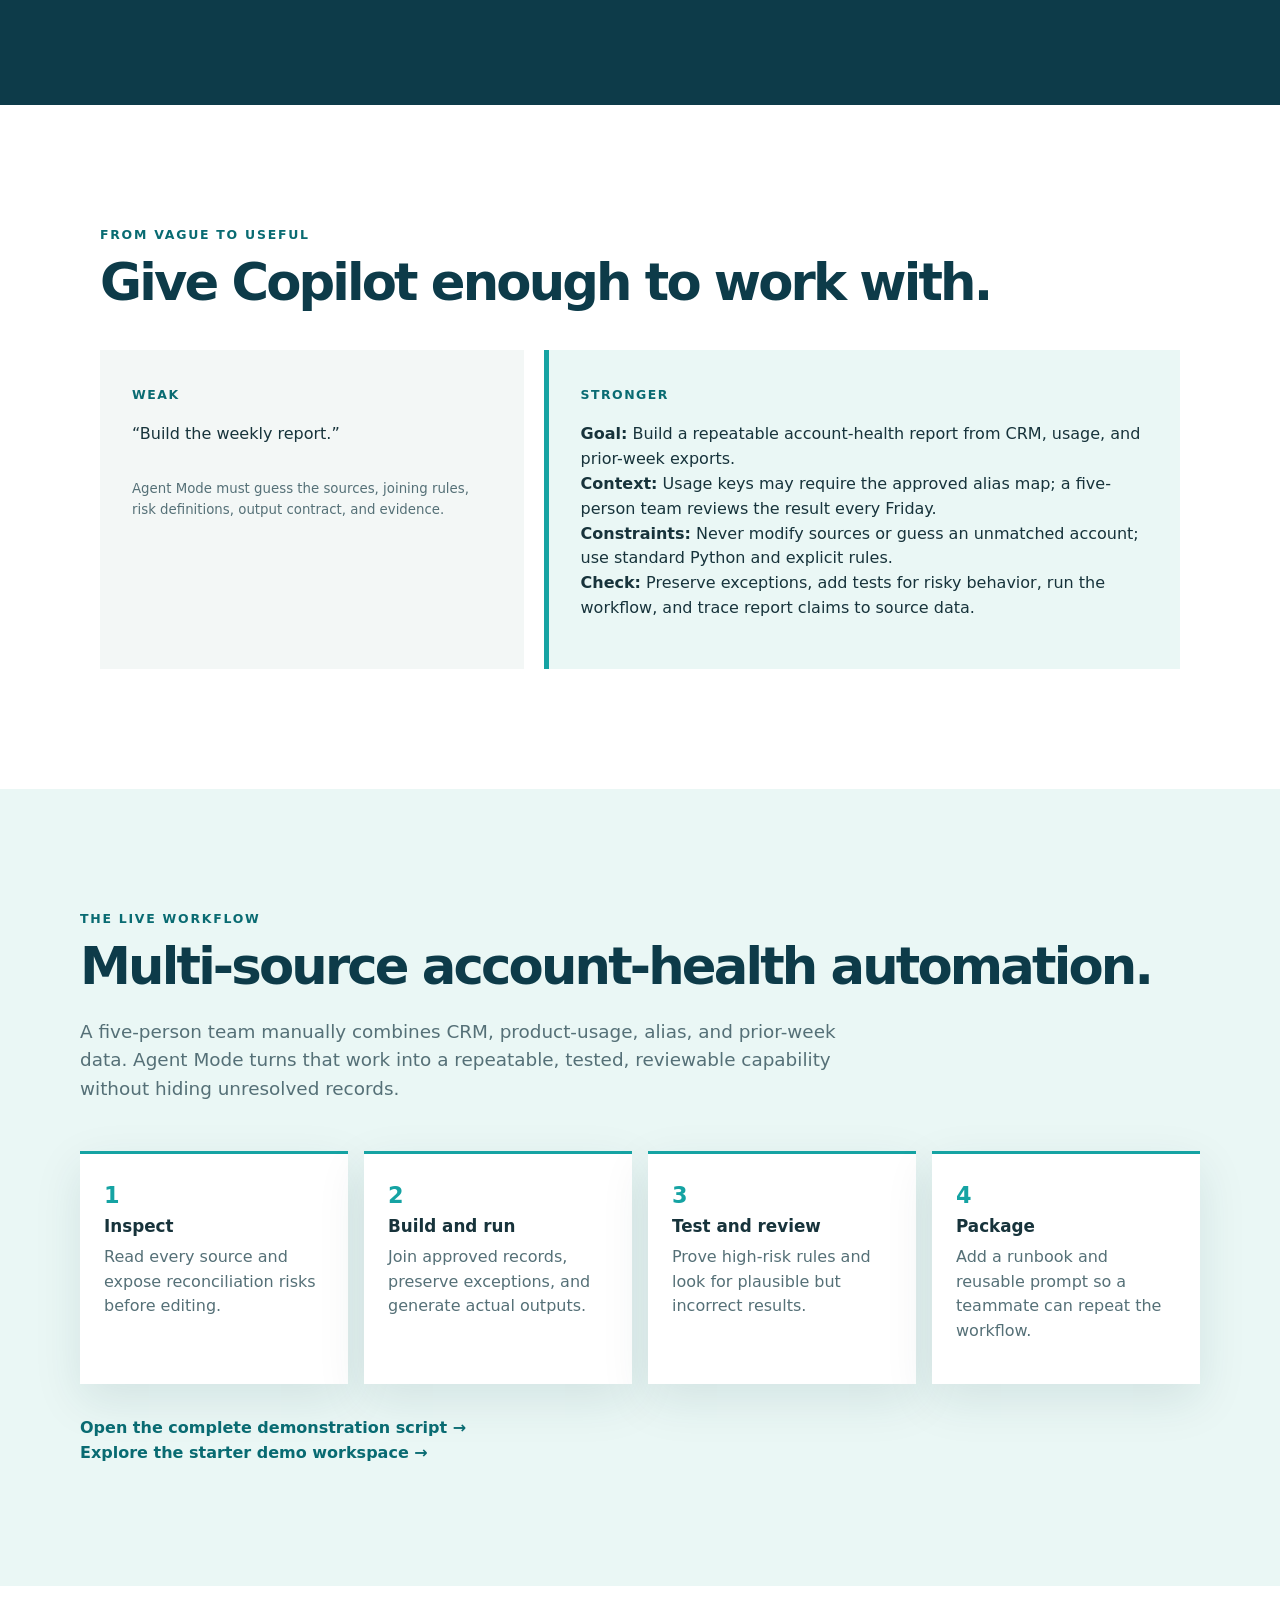
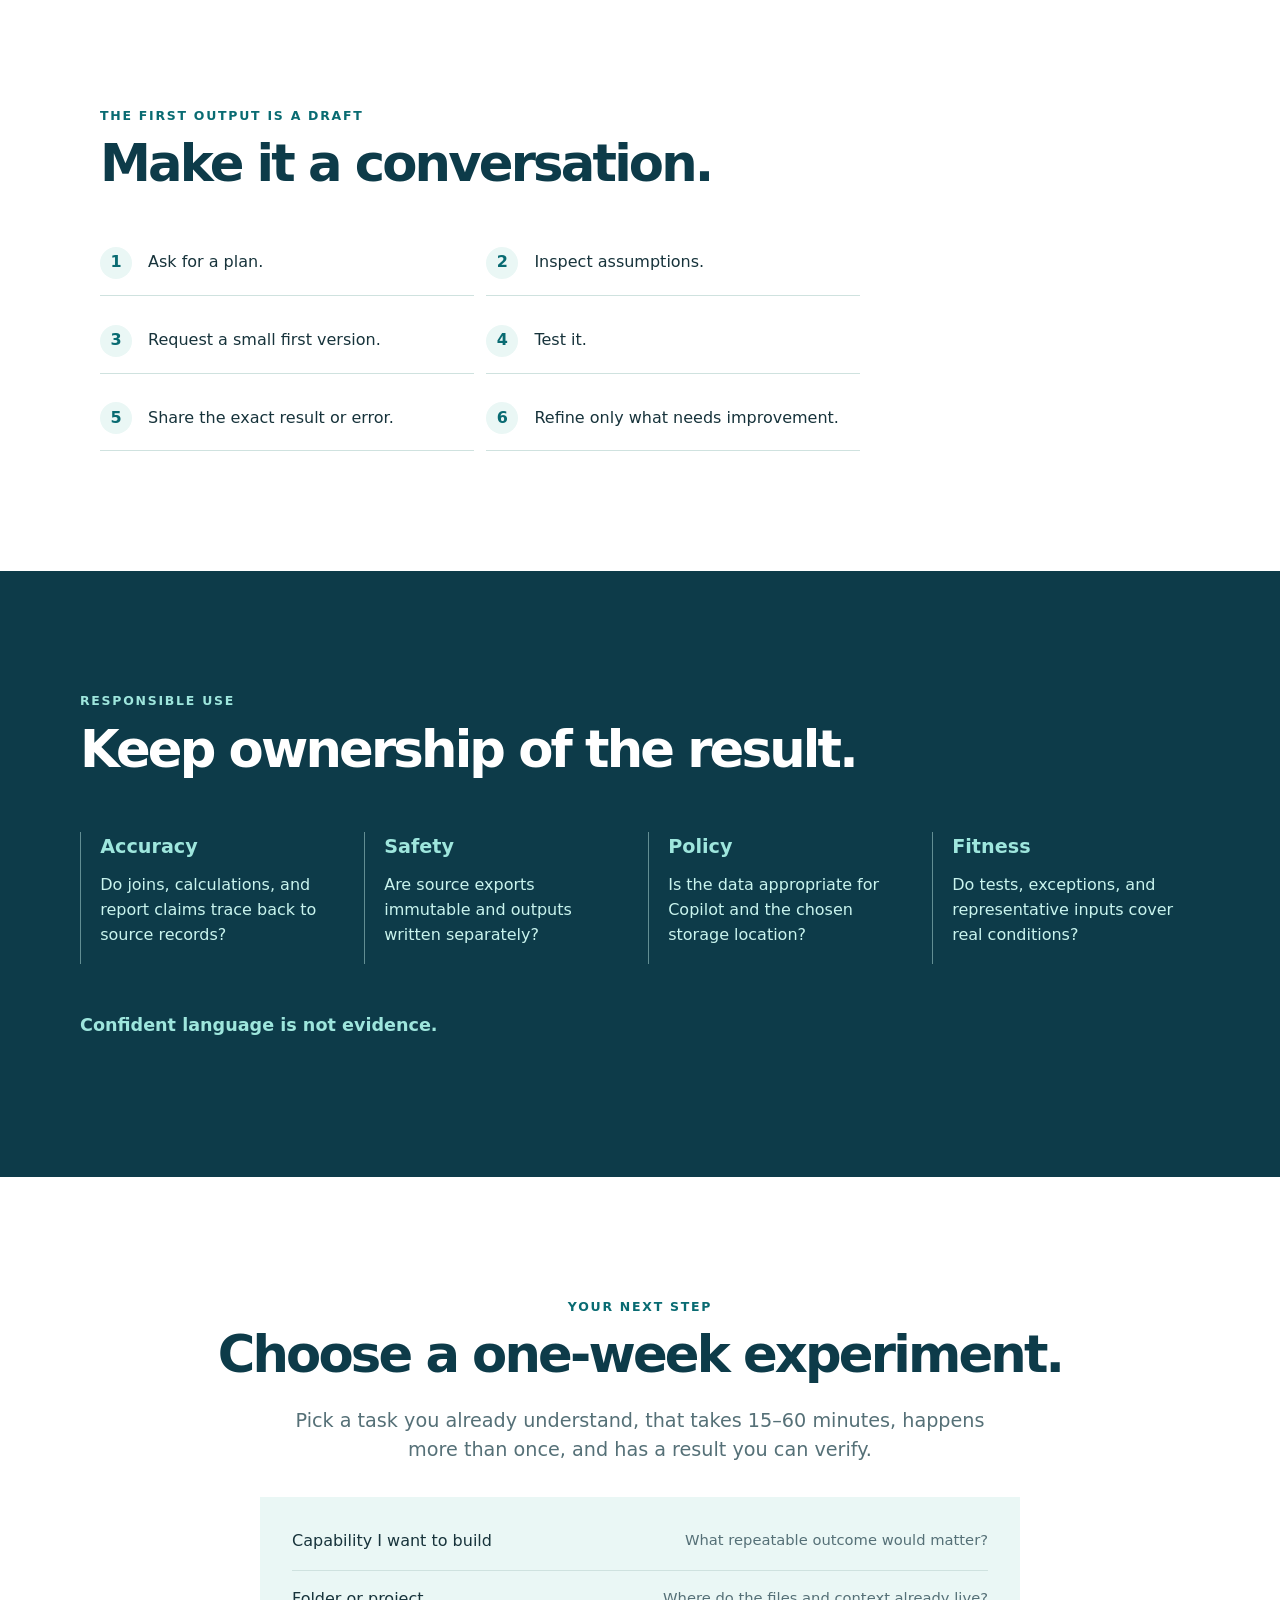
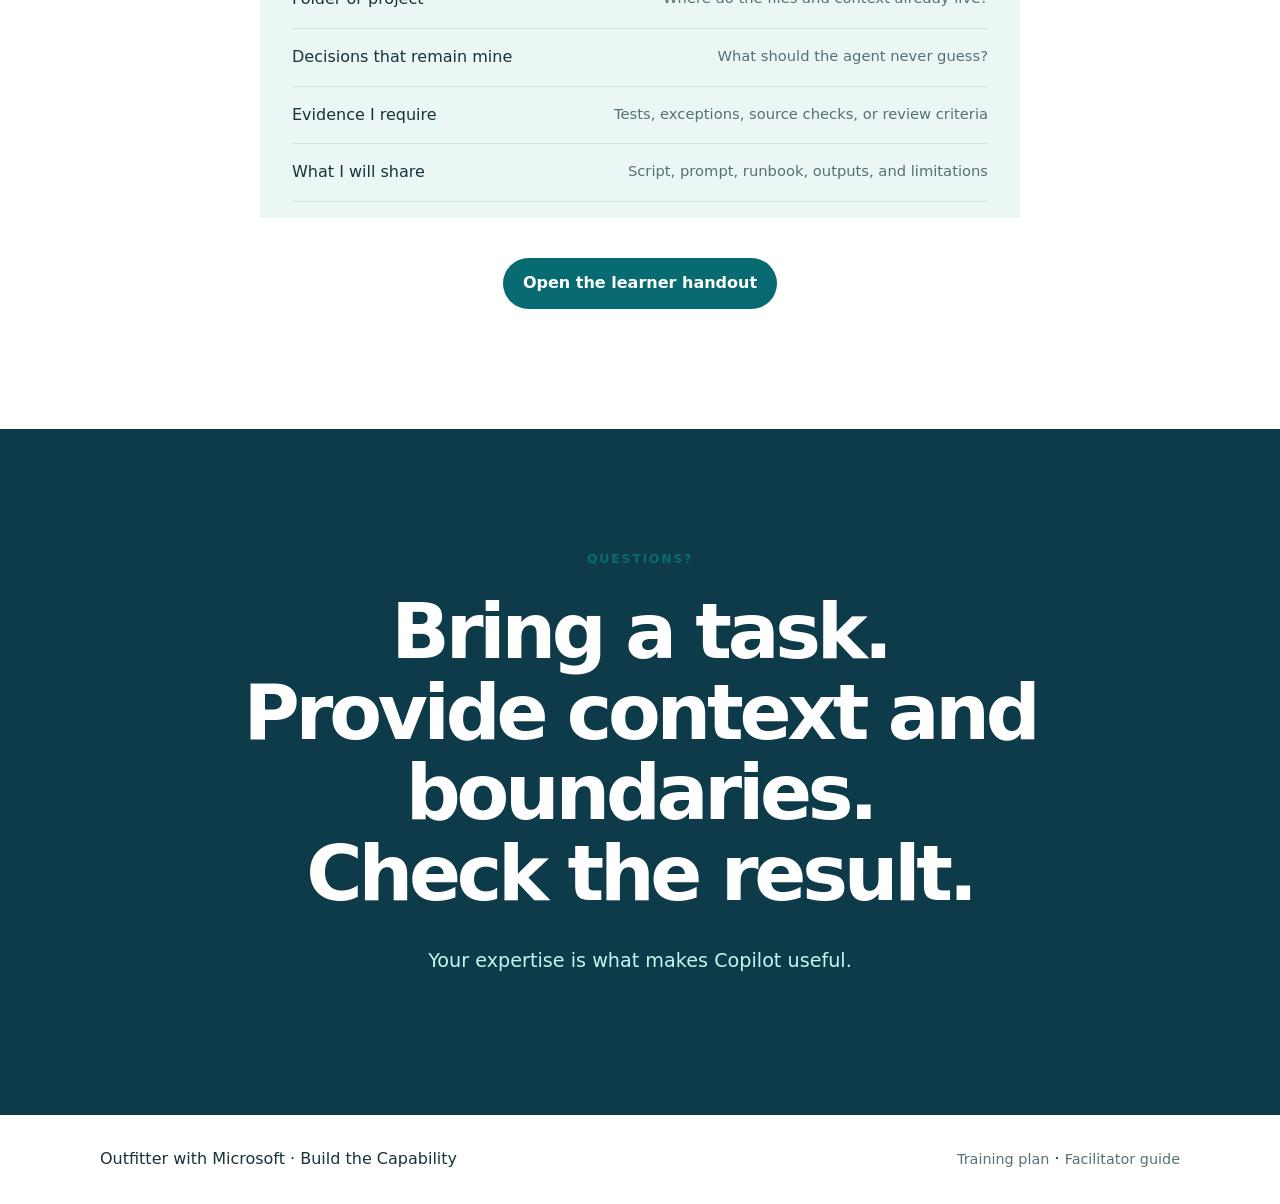
==== commit abb6be4c: "Redesign training for Outfitter Center the session on VS Code Agent Mode, a multi-source recurring-r" ====
--- a/index.html
+++ b/index.html
@@ -3,15 +3,15 @@
 <head>
   <meta charset="utf-8">
   <meta name="viewport" content="width=device-width, initial-scale=1">
-  <meta name="description" content="GitHub Copilot for Professional Productivity — a one-hour training experience.">
-  <title>GitHub Copilot for Professional Productivity</title>
+  <meta name="description" content="Outfitter with Microsoft — Build the Capability. A one-hour training for people who use GitHub Copilot and VS Code to work faster.">
+  <title>Outfitter with Microsoft</title>
   <link rel="stylesheet" href="styles.css">
 </head>
 <body>
   <header class="site-header">
-    <a class="brand" href="#home" aria-label="GitHub Copilot for Professional Productivity home">
+    <a class="brand" href="#home" aria-label="Outfitter with Microsoft home">
       <span class="brand-mark">✦</span>
-      <span>Professional Productivity</span>
+      <span>Outfitter with Microsoft</span>
     </a>
     <nav aria-label="Primary navigation">
       <a href="#agenda">Agenda</a>
@@ -24,73 +24,74 @@
   <main>
     <section id="home" class="hero slide-section">
       <div class="hero-accent" aria-hidden="true"></div>
-      <div class="eyebrow">GitHub Copilot training · 60 minutes</div>
-      <h1>Move from<br><span>“I installed it”</span><br>to “I know what to do next.”</h1>
-      <p class="hero-lede">A practical guide to using Copilot to accelerate the skills, judgment, and workflows you already have.</p>
+      <div class="eyebrow">Outfitter with Microsoft · 60 minutes</div>
+      <h1>Build the capability.<br><span>Use Copilot where the real work happens.</span></h1>
+      <p class="hero-lede">A practical session for people who build dashboards, apps, automation, AI agents, and code—and want to do more meaningful work with GitHub Copilot and VS Code.</p>
       <div class="hero-actions">
         <a class="button button-primary" href="#agenda">Start the training</a>
         <a class="button button-secondary" href="learner-handout.html">Open the visual handout</a>
+        <a class="button button-secondary" href="outfitter-with-microsoft.pptx">Download the presentation</a>
       </div>
-      <p class="hero-note">For professionals who use scripting, documents, data, and operational workflows—not only professional developers.</p>
+      <p class="hero-note">Focused on personal and small-team productivity, especially for people who already know their work and want a better workflow, not a software-engineering bootcamp.</p>
     </section>
 
     <section id="outcome" class="slide-section split-section">
       <div>
         <div class="eyebrow">The outcome</div>
         <h2>Bring Copilot a real task.</h2>
-        <p>By the end of this session, you will be able to turn a real work task into a useful Copilot interaction, choose the right Copilot surface, improve the first result, and verify it before use.</p>
+        <p>By the end of the session, you will know how to bring a real work problem into Copilot, use VS Code and agent mode to turn it into a working draft, and validate the result before you trust or share it.</p>
       </div>
       <div class="callout-card">
-        <p class="quote">“Your judgment stays in the driver’s seat.”</p>
-        <p>Copilot can accelerate production, but it does not transfer accountability.</p>
+        <p class="quote">“Capability is built through repetition, context, and review.”</p>
+        <p>Copilot accelerates work, but the user still owns the judgment, the risk, and the final check.</p>
       </div>
     </section>
 
     <section id="agenda" class="slide-section">
       <div class="eyebrow">The 60-minute path</div>
-      <h2>From uncertainty to a repeatable workflow.</h2>
+      <h2>From “I have it installed” to “I can do actual work with it.”</h2>
       <div class="agenda-grid">
-        <article><span>01</span><h3>Set the intention</h3><p>Name the “blank chat box” problem and establish relevance.</p></article>
-        <article><span>02</span><h3>Find the fit</h3><p>Match productivity patterns to the Copilot surface where work lives.</p></article>
-        <article><span>03</span><h3>Prompt with purpose</h3><p>Use Goal–Context–Constraints–Check to get a stronger first result.</p></article>
-        <article><span>04</span><h3>Watch one workflow</h3><p>Follow one task across the Copilot app, CLI, VS Code, and GitHub.com.</p></article>
-        <article><span>05</span><h3>Verify responsibly</h3><p>Check accuracy, safety, policy, and fitness for the real environment.</p></article>
-        <article><span>06</span><h3>Choose your experiment</h3><p>Leave with one bounded task to try within the next week.</p></article>
+        <article><span>01</span><h3>Set the context</h3><p>Open a folder, find Copilot Chat, and explain agent mode for mixed experience levels.</p></article>
+        <article><span>02</span><h3>Frame the work</h3><p>Connect the session to real data cleaning, report automation, and small-team productivity.</p></article>
+        <article><span>03</span><h3>Prompt with purpose</h3><p>Use Goal–Context–Constraints–Check to improve the outcome.</p></article>
+        <article><span>04</span><h3>Build in Agent Mode</h3><p>Reconcile three sources, generate a report, preserve exceptions, and add tests.</p></article>
+        <article><span>05</span><h3>Package the capability</h3><p>Share the script, reusable prompt, runbook, tests, and outputs with the team.</p></article>
+        <article><span>06</span><h3>Choose your next step</h3><p>Leave with a bounded task you can test in the next week.</p></article>
       </div>
     </section>
 
     <section id="patterns" class="slide-section tinted-section">
-      <div class="eyebrow">Five productivity patterns</div>
+      <div class="eyebrow">Five capability moves</div>
       <h2>Start with the work, not the feature.</h2>
       <div class="pattern-grid">
-        <article class="pattern-card"><strong>Understand</strong><p>Explain unfamiliar text, code, errors, or repository content.</p></article>
-        <article class="pattern-card"><strong>Draft</strong><p>Create a first version of a script, checklist, summary, or plan.</p></article>
-        <article class="pattern-card"><strong>Transform</strong><p>Reformat, simplify, classify, extract, compare, or translate.</p></article>
-        <article class="pattern-card"><strong>Automate</strong><p>Turn a repeatable manual sequence into a script or command.</p></article>
-        <article class="pattern-card"><strong>Review</strong><p>Find gaps, edge cases, risks, and opportunities to improve.</p></article>
+        <article class="pattern-card"><strong>Understand</strong><p>Explain unfamiliar data, script logic, or recurring errors.</p></article>
+        <article class="pattern-card"><strong>Build</strong><p>Create a dashboard, app feature, automation, agent, script, or first useful version.</p></article>
+        <article class="pattern-card"><strong>Transform</strong><p>Clean, normalize, reconcile, or reshape messy data.</p></article>
+        <article class="pattern-card"><strong>Automate</strong><p>Turn a repeated manual sequence into a script or workflow.</p></article>
+        <article class="pattern-card"><strong>Review + Share</strong><p>Prove the outcome, document decisions, and make it reusable.</p></article>
       </div>
     </section>
 
     <section id="surfaces" class="slide-section">
       <div class="eyebrow">Choose a workspace</div>
-      <h2>Start where the work already lives.</h2>
+      <h2>Use the tool where the work already lives.</h2>
       <div class="surface-list">
-        <div class="surface-row"><span class="surface-icon">◈</span><div><h3>Copilot app</h3><p>Broad, ambiguous, or cross-task work. Shape the workflow before touching files.</p></div></div>
-        <div class="surface-row"><span class="surface-icon">›_</span><div><h3>Copilot CLI</h3><p>Commands, files, and terminal workflows. Start with safe, read-only inspection.</p></div></div>
-        <div class="surface-row"><span class="surface-icon">{ }</span><div><h3>VS Code</h3><p>Scripts, configuration, and structured text. Create, refine, and test the artifact.</p></div></div>
-        <div class="surface-row"><span class="surface-icon">◉</span><div><h3>GitHub.com</h3><p>Issues, pull requests, repositories, and handoffs. Make work shareable and reviewable.</p></div></div>
+        <div class="surface-row"><span class="surface-icon">{ }</span><div><h3>VS Code + Agent Mode</h3><p>The primary workshop: inspect files, plan, edit, run commands, test, and package the project.</p></div></div>
+        <div class="surface-row"><span class="surface-icon">⌕</span><div><h3>Copilot Chat in VS Code</h3><p>Use for explanation, design conversation, and focused work that does not need project autonomy.</p></div></div>
+        <div class="surface-row"><span class="surface-icon">◈</span><div><h3>Copilot app</h3><p>Use when broad planning begins outside a project; bring the resulting brief into VS Code.</p></div></div>
+        <div class="surface-row"><span class="surface-icon">›_</span><div><h3>Copilot CLI</h3><p>Use when the task is command-first and the terminal is the primary workspace.</p></div></div>
       </div>
     </section>
 
     <section id="prompting" class="slide-section dark-section">
       <div class="eyebrow">A repeatable prompt</div>
       <h2>Goal · Context · Constraints · Check</h2>
-      <p class="dark-lede">A simple pattern for turning a blank chat box into a productive conversation.</p>
+      <p class="dark-lede">A simple pattern for turning a vague task into a useful, reviewable outcome.</p>
       <div class="prompt-grid">
         <div><span>Goal</span><p>What outcome do I need?</p></div>
-        <div><span>Context</span><p>What must Copilot know about the source, audience, environment, or workflow?</p></div>
+        <div><span>Context</span><p>What must Copilot know about the source, audience, or workflow?</p></div>
         <div><span>Constraints</span><p>What must it use, avoid, preserve, or limit?</p></div>
-        <div><span>Check</span><p>How will I verify that the result is correct and safe?</p></div>
+        <div><span>Check</span><p>How will I know the result is correct and safe?</p></div>
       </div>
     </section>
 
@@ -98,22 +99,23 @@
       <div class="eyebrow">From vague to useful</div>
       <h2>Give Copilot enough to work with.</h2>
       <div class="comparison">
-        <div class="comparison-card weak"><span class="label">Weak</span><p>“Make me a script for this report.”</p><small>Copilot must guess the goal, environment, boundaries, and success criteria.</small></div>
-        <div class="comparison-card strong"><span class="label">Stronger</span><p><b>Goal:</b> Find incomplete CSV records and write a summary.<br><b>Context:</b> Windows; four known columns; run every Friday.<br><b>Constraints:</b> Do not modify the source; built-in PowerShell only.<br><b>Check:</b> Explain first; include tests for valid, incomplete, and empty files.</p></div>
+        <div class="comparison-card weak"><span class="label">Weak</span><p>“Build the weekly report.”</p><small>Agent Mode must guess the sources, joining rules, risk definitions, output contract, and evidence.</small></div>
+        <div class="comparison-card strong"><span class="label">Stronger</span><p><b>Goal:</b> Build a repeatable account-health report from CRM, usage, and prior-week exports.<br><b>Context:</b> Usage keys may require the approved alias map; a five-person team reviews the result every Friday.<br><b>Constraints:</b> Never modify sources or guess an unmatched account; use standard Python and explicit rules.<br><b>Check:</b> Preserve exceptions, add tests for risky behavior, run the workflow, and trace report claims to source data.</p></div>
       </div>
     </section>
 
     <section id="demo" class="slide-section tinted-section">
-      <div class="eyebrow">One task, four surfaces</div>
-      <h2>A weekly status workflow.</h2>
-      <p class="section-intro">A program coordinator receives a CSV export and rough notes. The goal is to identify missing owners or due dates, create a concise summary, and prepare a GitHub issue.</p>
+      <div class="eyebrow">The live workflow</div>
+      <h2>Multi-source account-health automation.</h2>
+      <p class="section-intro">A five-person team manually combines CRM, product-usage, alias, and prior-week data. Agent Mode turns that work into a repeatable, tested, reviewable capability without hiding unresolved records.</p>
       <div class="workflow">
-        <div><b>1</b><h3>Copilot app</h3><p>Clarify the workflow and identify human decisions.</p></div>
-        <div><b>2</b><h3>CLI</h3><p>Inspect the files safely with read-only commands.</p></div>
-        <div><b>3</b><h3>VS Code</h3><p>Create, review, and test the PowerShell script.</p></div>
-        <div><b>4</b><h3>GitHub.com</h3><p>Turn the result into a clear, reviewable handoff.</p></div>
+        <div><b>1</b><h3>Inspect</h3><p>Read every source and expose reconciliation risks before editing.</p></div>
+        <div><b>2</b><h3>Build and run</h3><p>Join approved records, preserve exceptions, and generate actual outputs.</p></div>
+        <div><b>3</b><h3>Test and review</h3><p>Prove high-risk rules and look for plausible but incorrect results.</p></div>
+        <div><b>4</b><h3>Package</h3><p>Add a runbook and reusable prompt so a teammate can repeat the workflow.</p></div>
       </div>
-      <a class="text-link" href="demo-script.md">Open the complete demonstration script →</a>
+      <a class="text-link" href="demo-script.md">Open the complete demonstration script →</a><br>
+      <a class="text-link" href="demo-workspace/DEMO-BRIEF.md">Explore the starter demo workspace →</a>
     </section>
 
     <section id="conversation" class="slide-section">
@@ -133,10 +135,10 @@
       <div class="eyebrow">Responsible use</div>
       <h2>Keep ownership of the result.</h2>
       <div class="trust-grid">
-        <div><span>Accuracy</span><p>Does it match the source and intended outcome?</p></div>
-        <div><span>Safety</span><p>Could it modify, overwrite, delete, or disclose anything?</p></div>
-        <div><span>Policy</span><p>Is the information appropriate to provide under organizational rules?</p></div>
-        <div><span>Fitness</span><p>Does it work in the real environment, not only in the example?</p></div>
+        <div><span>Accuracy</span><p>Do joins, calculations, and report claims trace back to source records?</p></div>
+        <div><span>Safety</span><p>Are source exports immutable and outputs written separately?</p></div>
+        <div><span>Policy</span><p>Is the data appropriate for Copilot and the chosen storage location?</p></div>
+        <div><span>Fitness</span><p>Do tests, exceptions, and representative inputs cover real conditions?</p></div>
       </div>
       <p class="warning">Confident language is not evidence.</p>
     </section>
@@ -146,24 +148,24 @@
       <h2>Choose a one-week experiment.</h2>
       <p>Pick a task you already understand, that takes 15–60 minutes, happens more than once, and has a result you can verify.</p>
       <div class="experiment-card">
-        <label>My task <span>Write a sentence.</span></label>
-        <label>My Copilot surface <span>App · CLI · VS Code · GitHub.com</span></label>
-        <label>Context I will provide <span>What will Copilot otherwise have to guess?</span></label>
-        <label>Constraint I will set <span>What must it preserve or avoid?</span></label>
-        <label>How I will check the result <span>What evidence will make it trustworthy?</span></label>
+        <label>Capability I want to build <span>What repeatable outcome would matter?</span></label>
+        <label>Folder or project <span>Where do the files and context already live?</span></label>
+        <label>Decisions that remain mine <span>What should the agent never guess?</span></label>
+        <label>Evidence I require <span>Tests, exceptions, source checks, or review criteria</span></label>
+        <label>What I will share <span>Script, prompt, runbook, outputs, and limitations</span></label>
       </div>
       <a class="button button-primary" href="learner-handout.html">Open the learner handout</a>
     </section>
 
     <section class="closing slide-section">
       <div class="eyebrow">Questions?</div>
-      <h2>Bring a task.<br>Add context and boundaries.<br>Check the result.</h2>
+      <h2>Bring a task.<br>Provide context and boundaries.<br>Check the result.</h2>
       <p>Your expertise is what makes Copilot useful.</p>
     </section>
   </main>
 
   <footer class="site-footer">
-    <span>GitHub Copilot for Professional Productivity</span>
+    <span>Outfitter with Microsoft · Build the Capability</span>
     <span><a href="training-plan.md">Training plan</a> · <a href="facilitator-guide.md">Facilitator guide</a></span>
   </footer>
 </body>
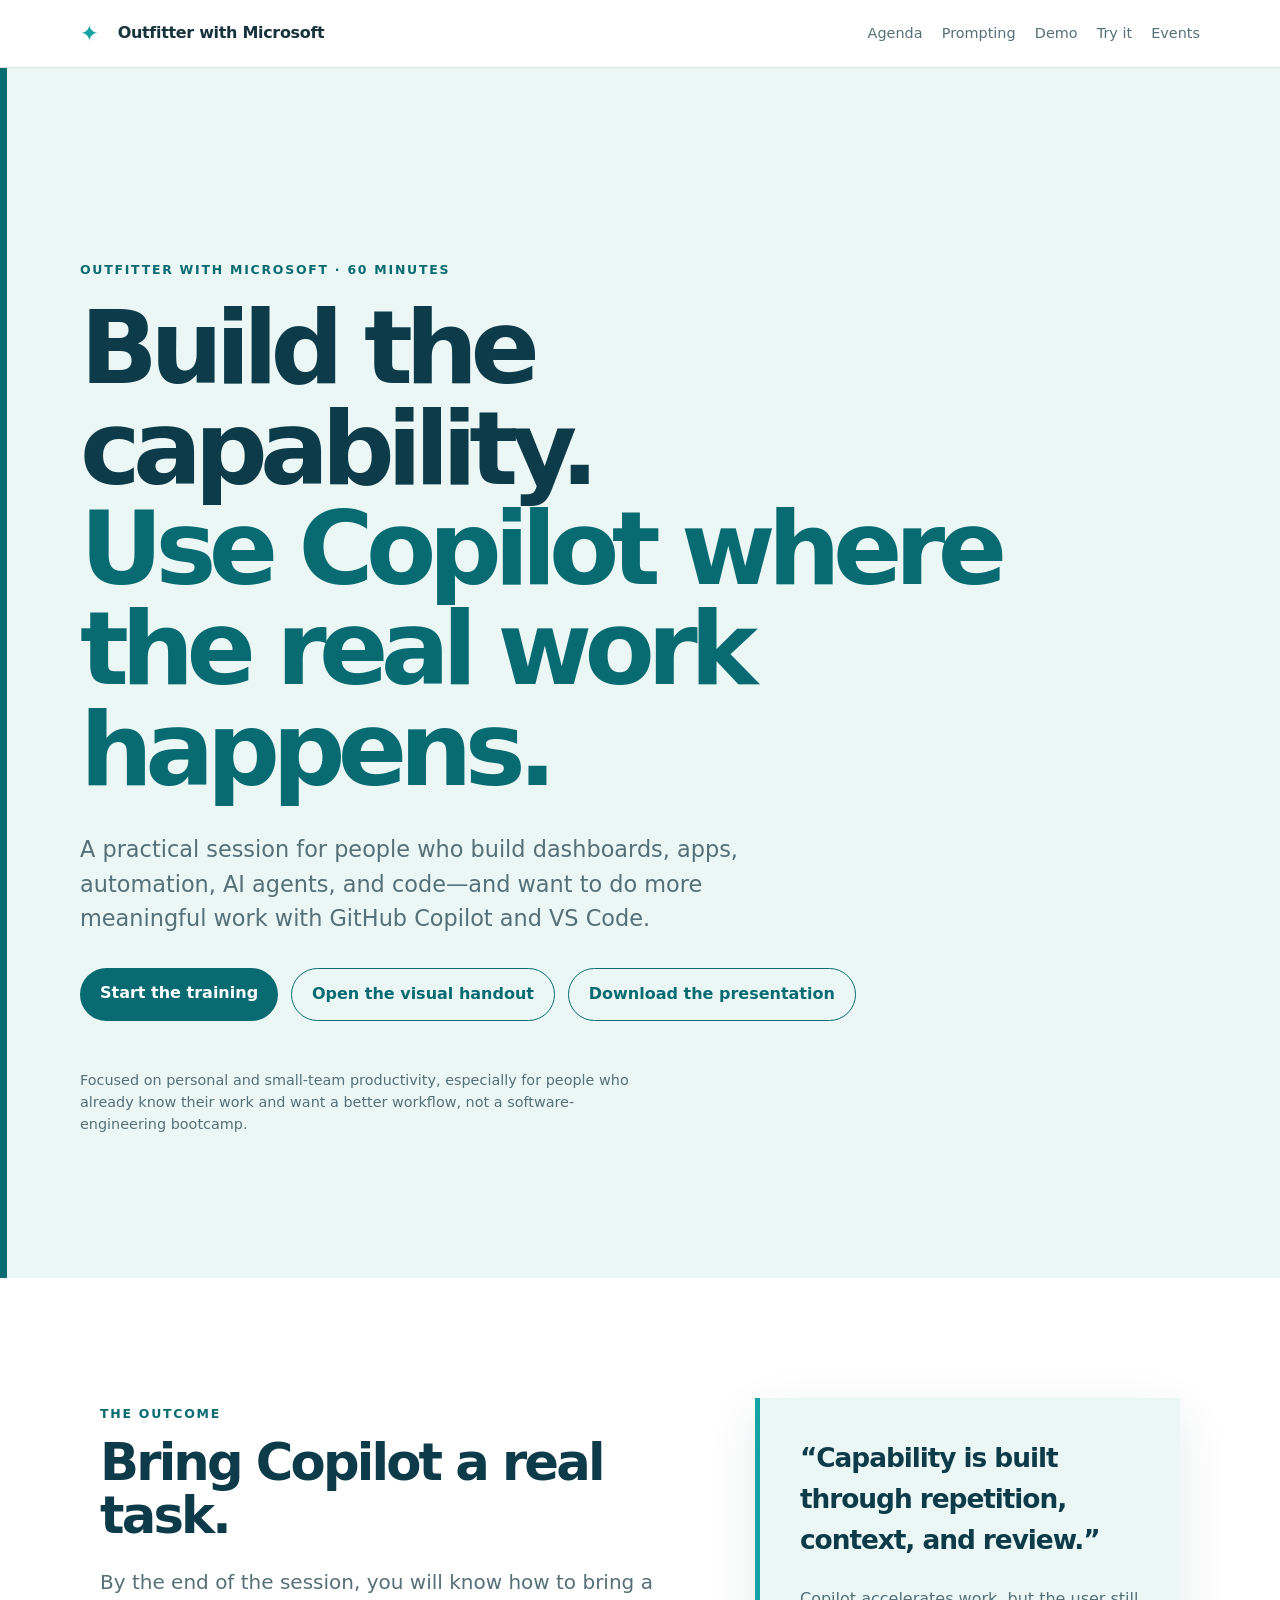
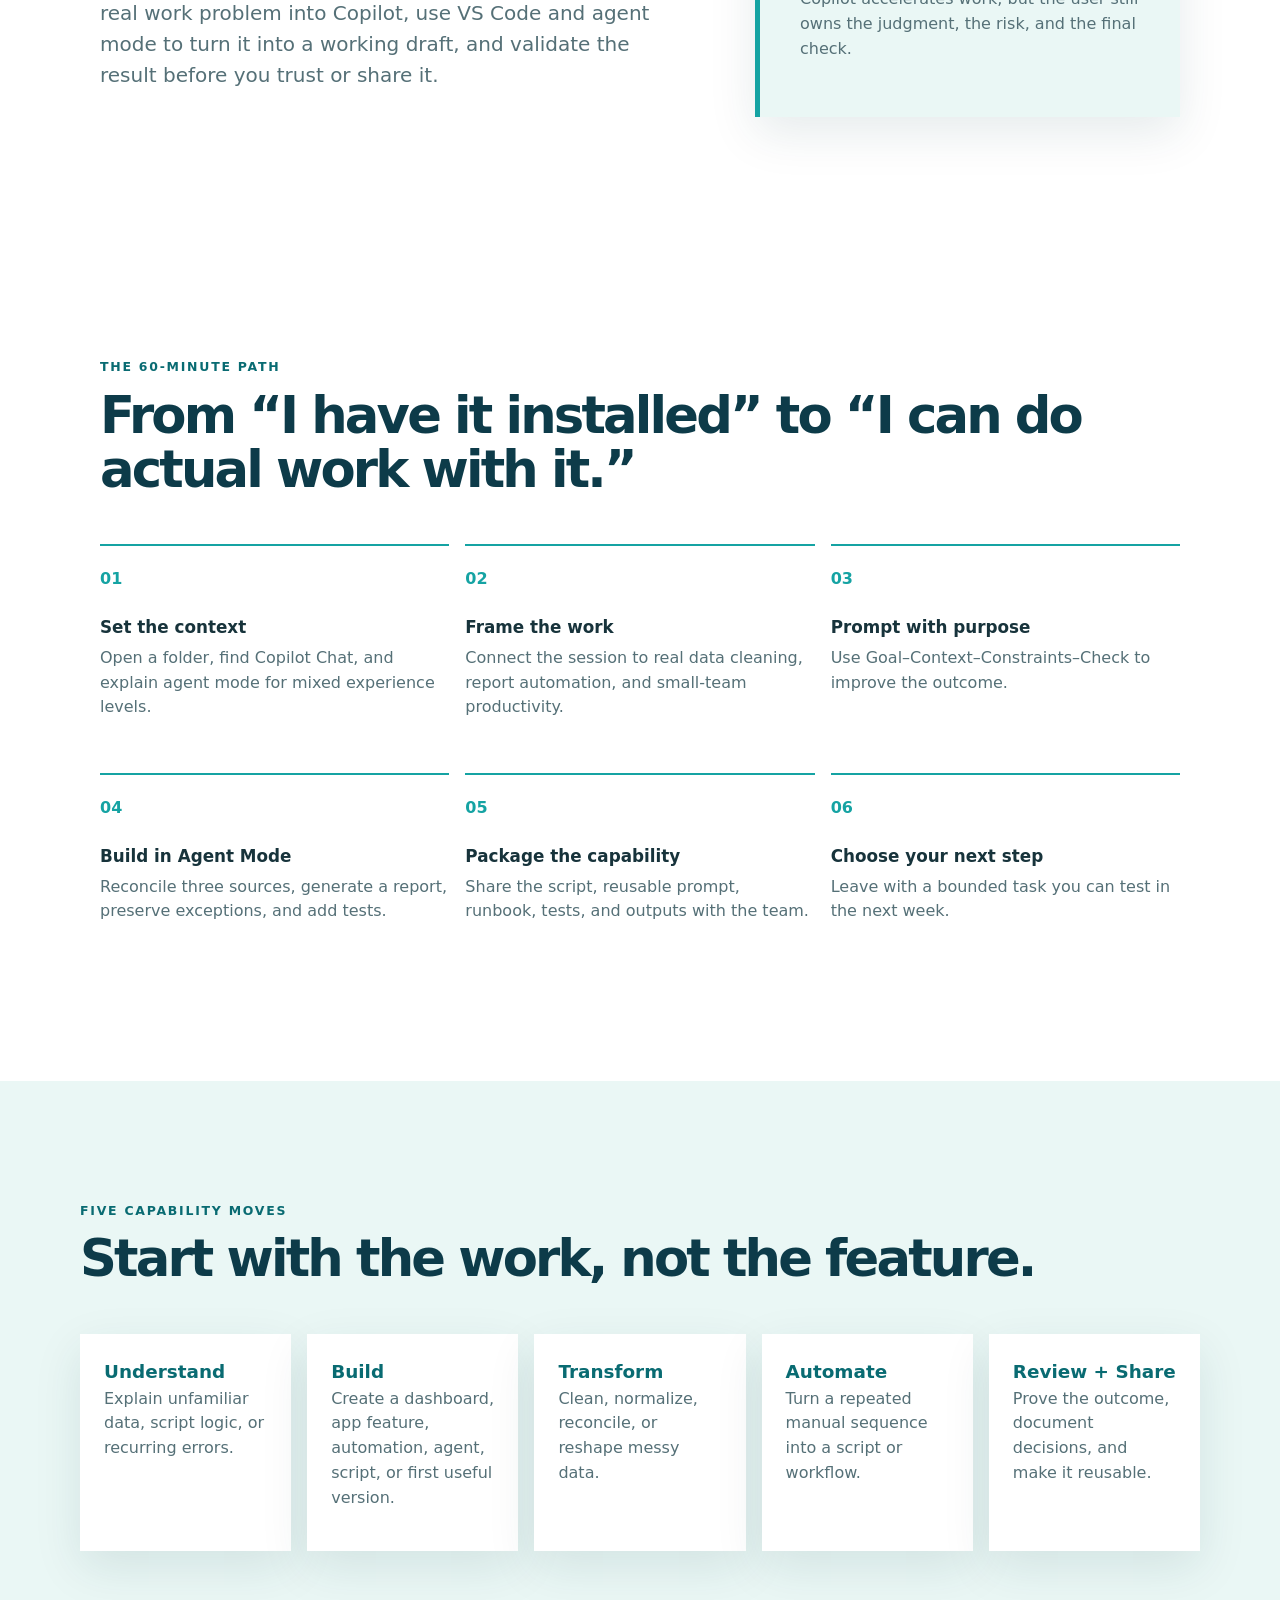
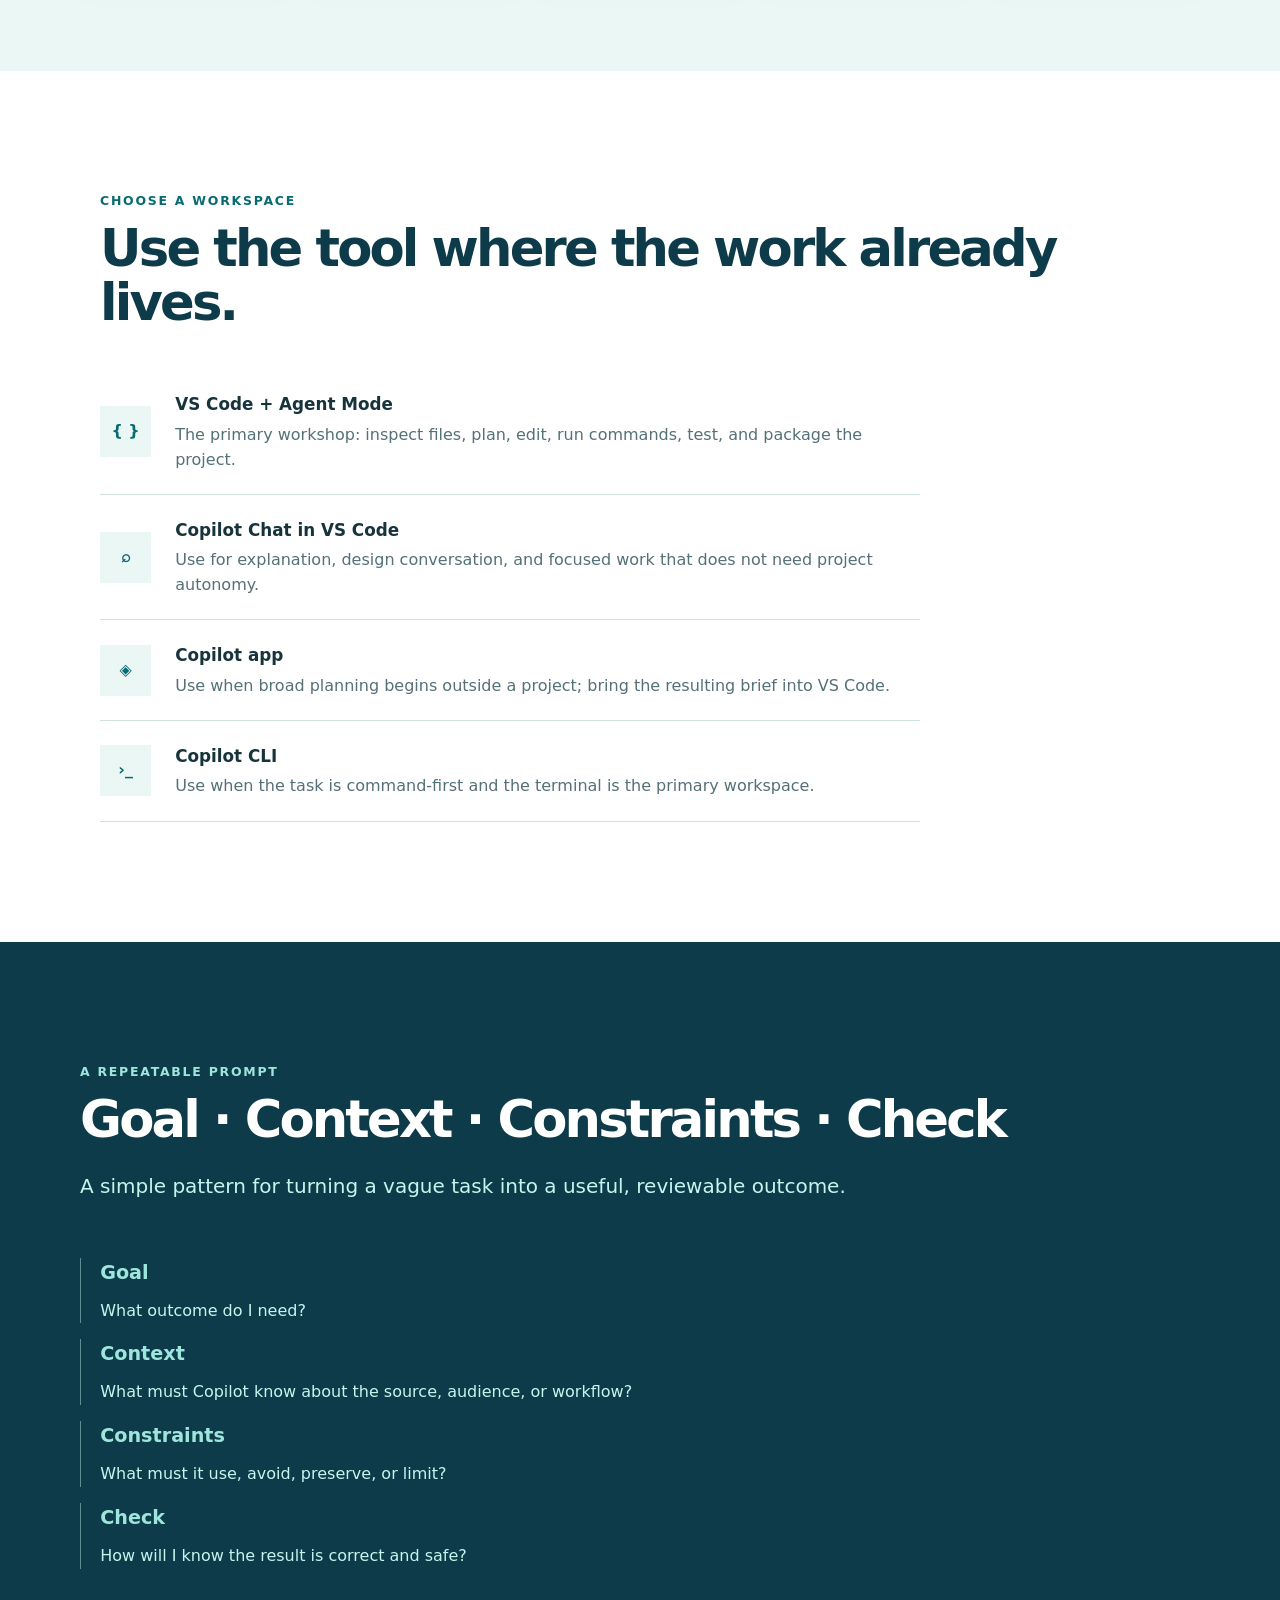
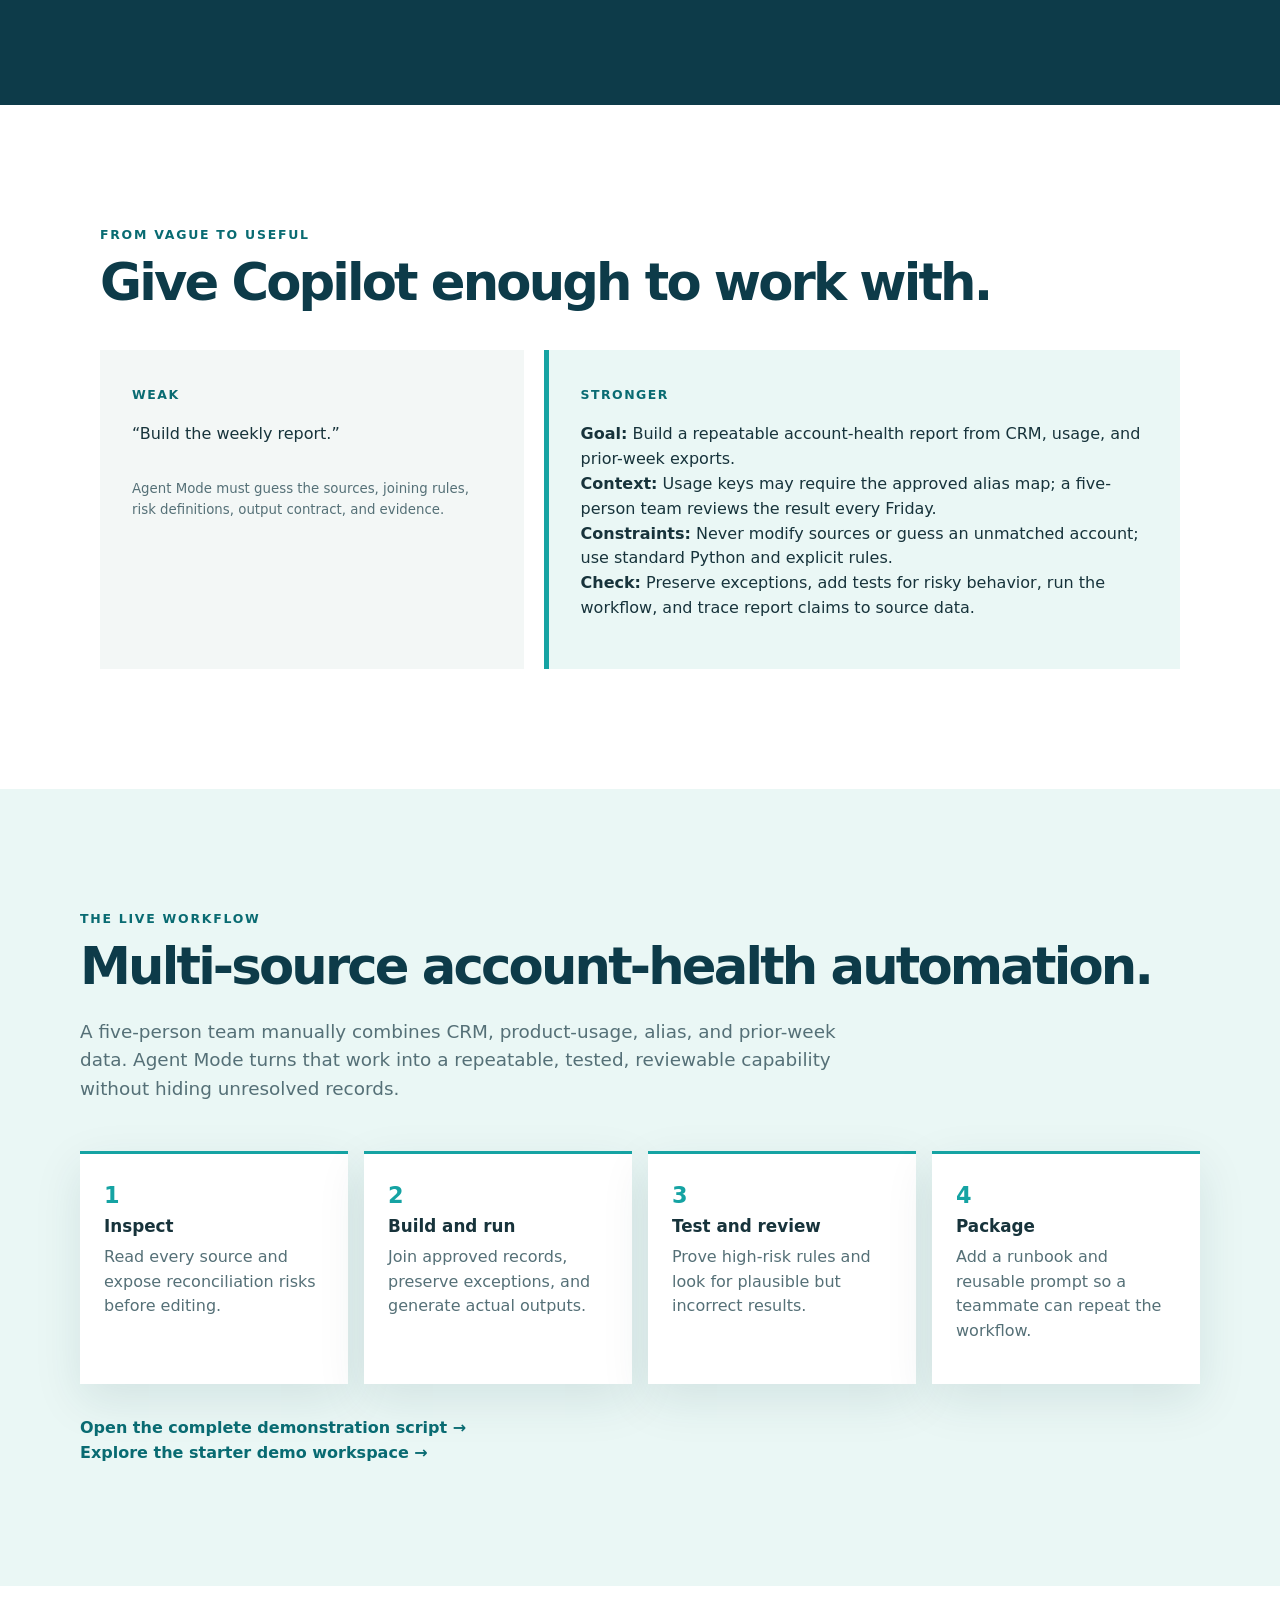
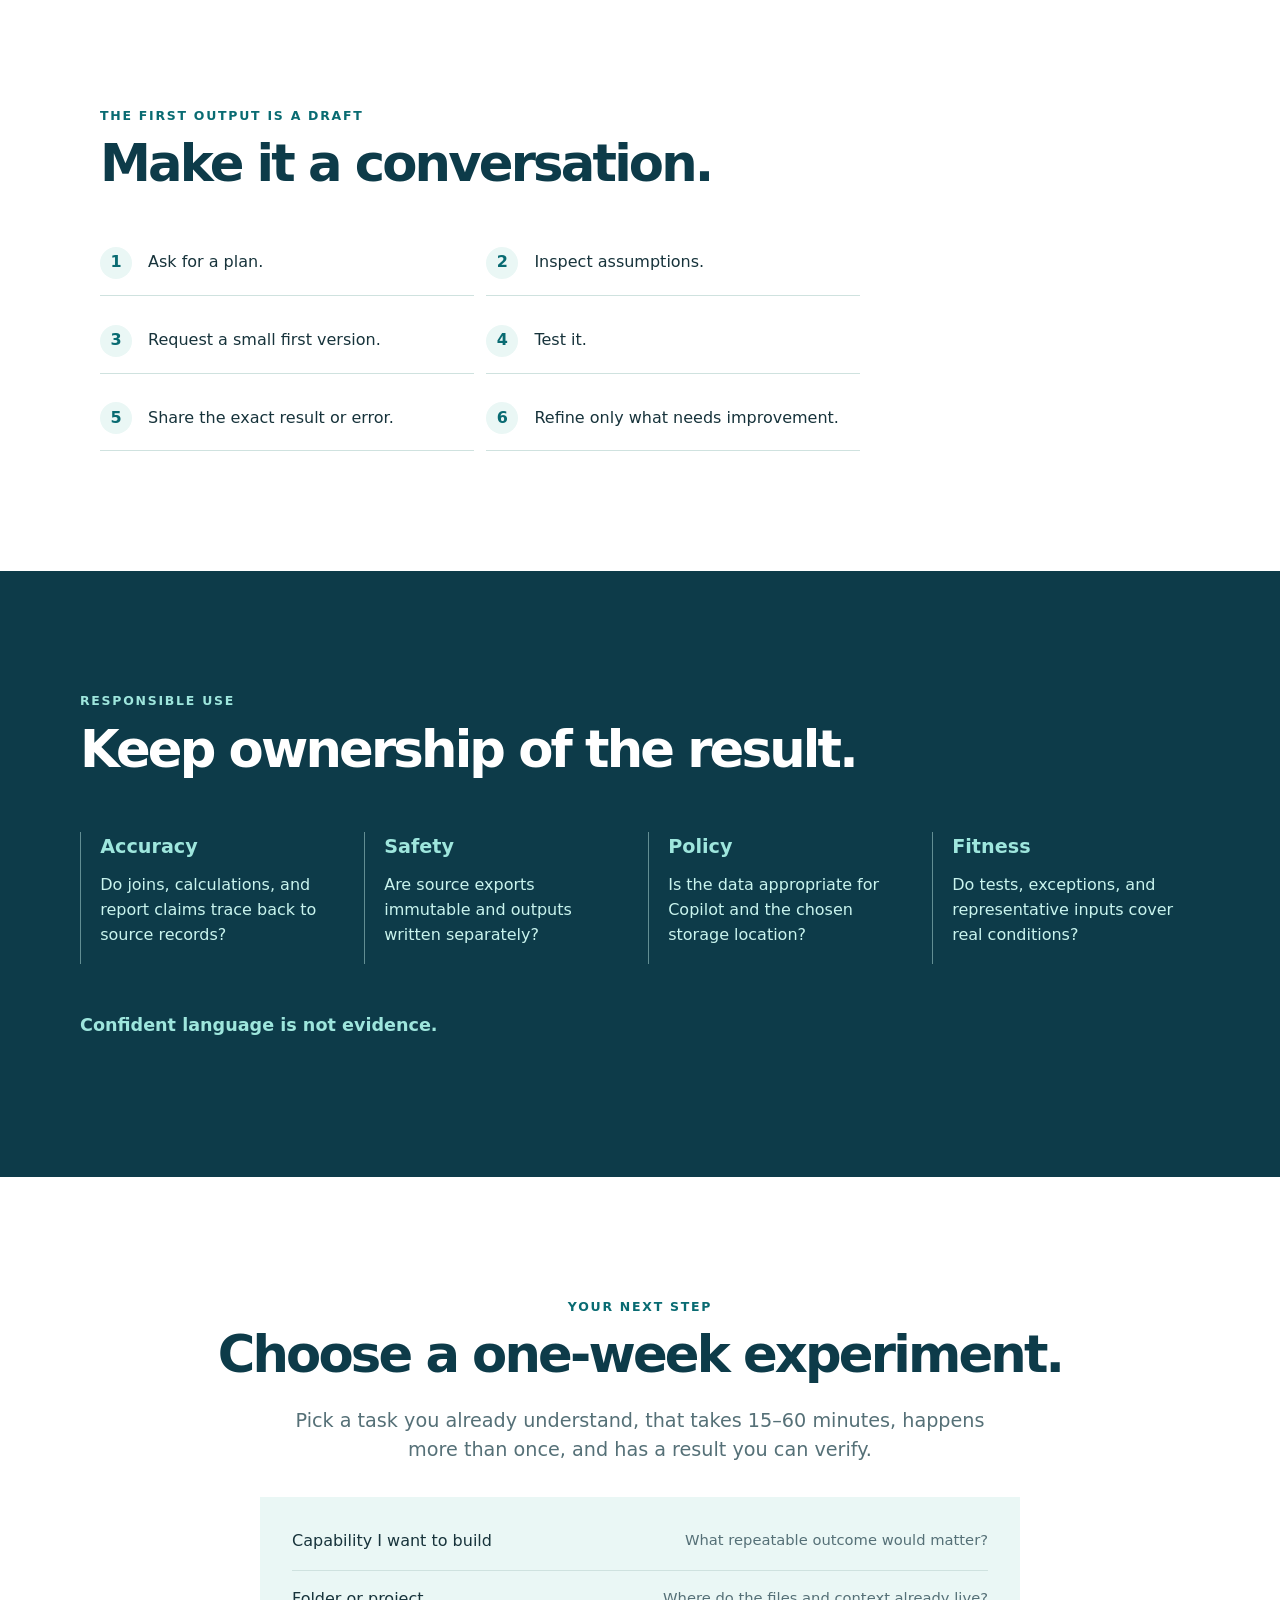
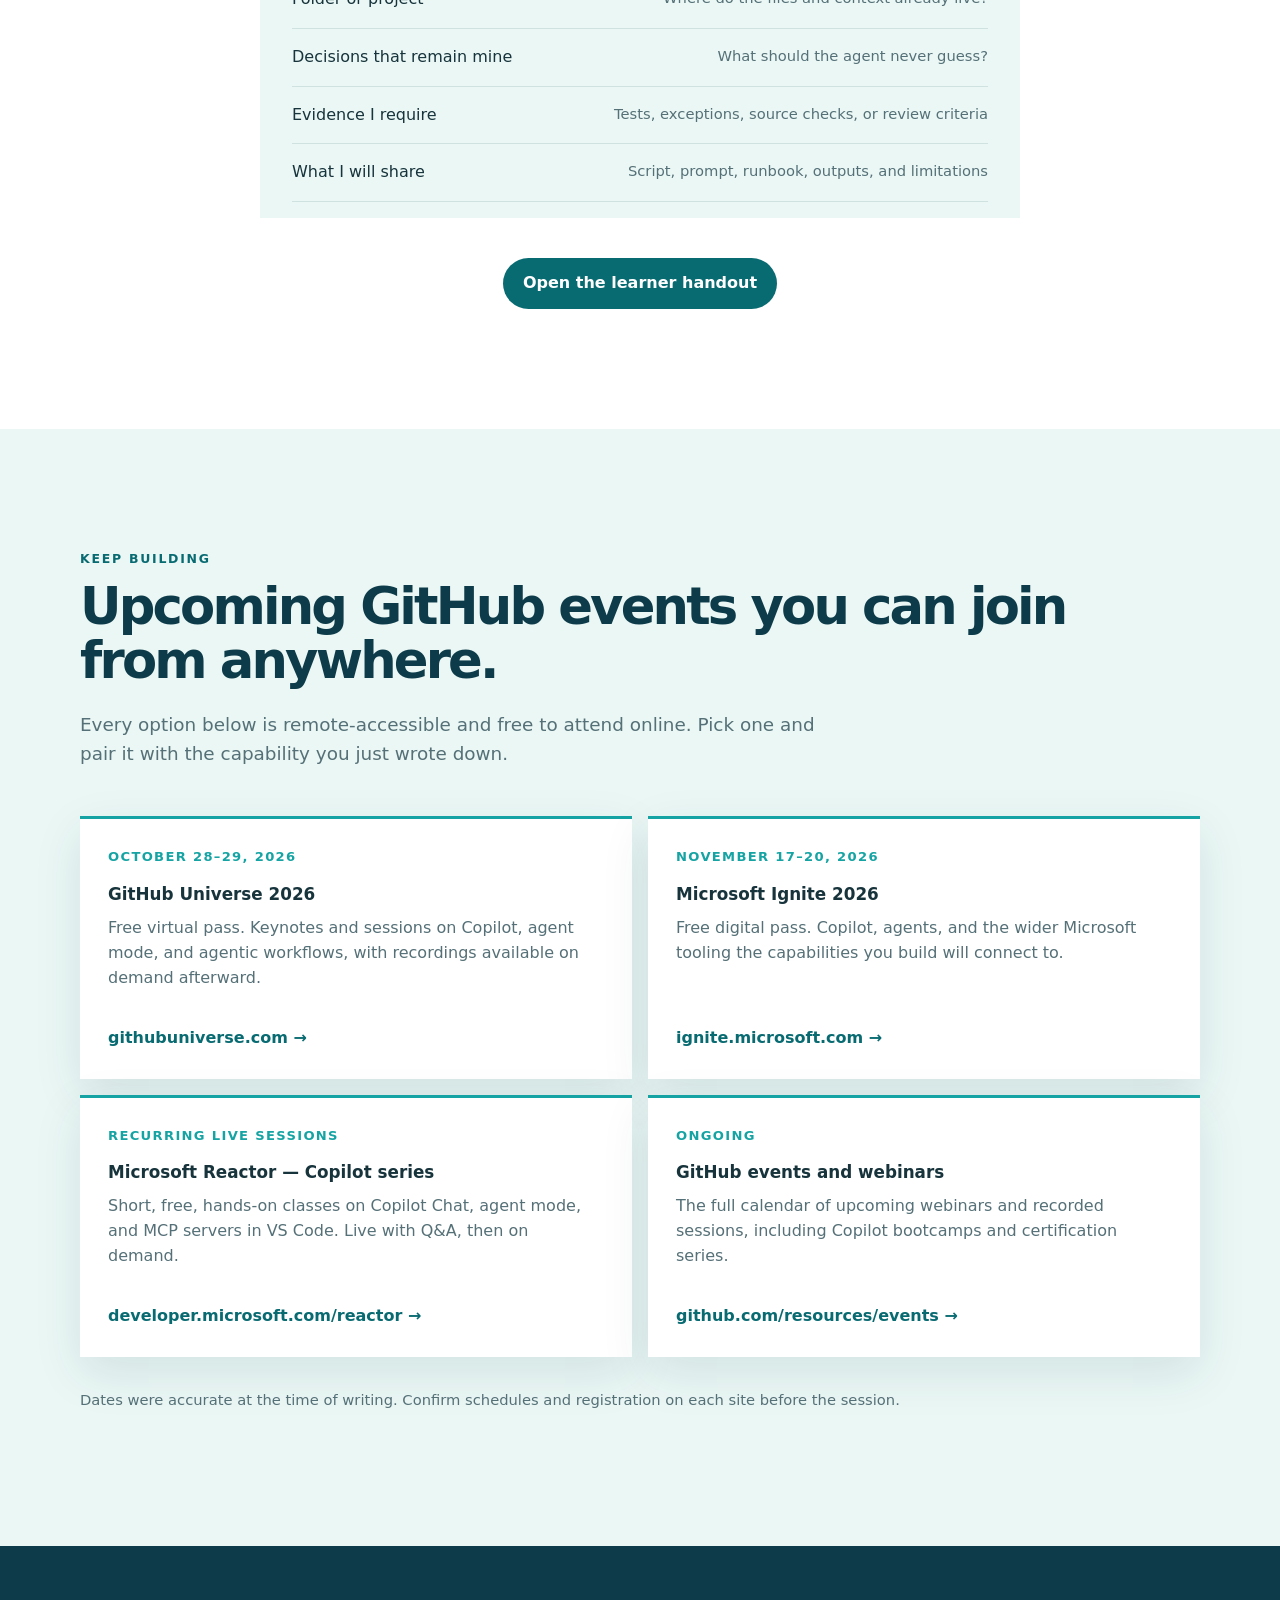
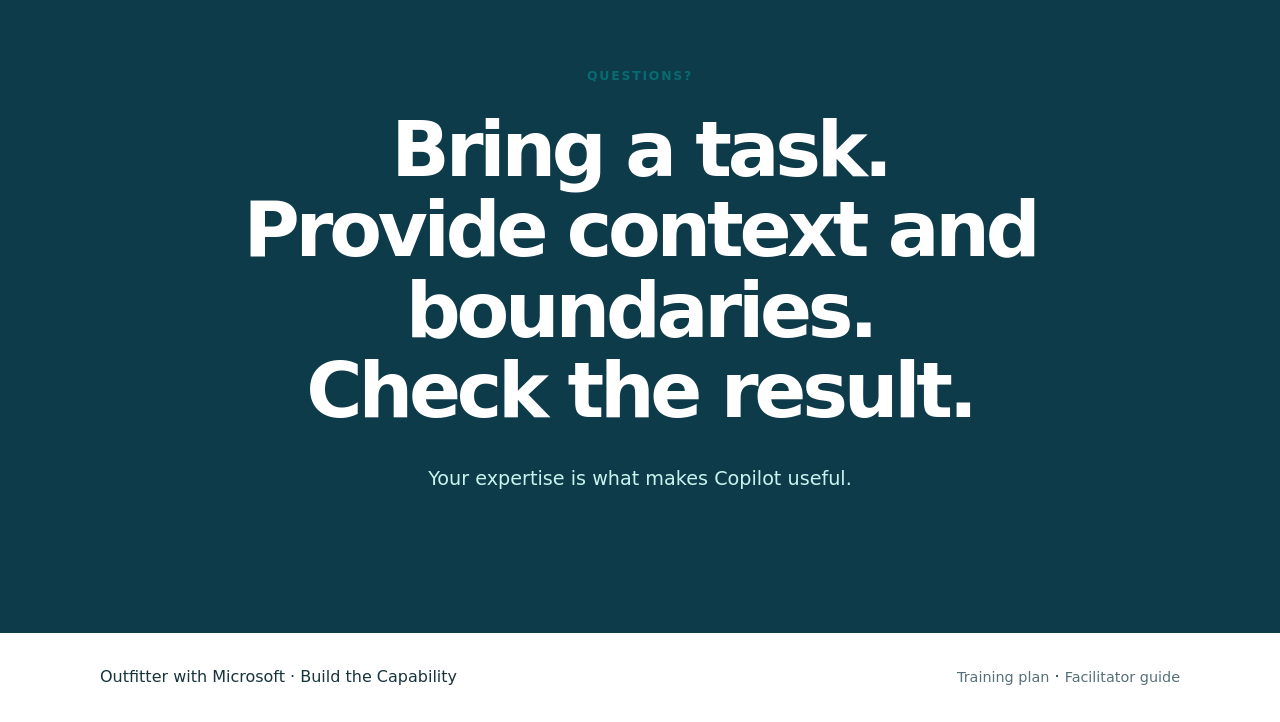
==== commit a57d7531: "Add upcoming GitHub events closing segment Close the session with remote-accessible, free-to-attend-" ====
--- a/index.html
+++ b/index.html
@@ -18,6 +18,7 @@
       <a href="#prompting">Prompting</a>
       <a href="#demo">Demo</a>
       <a href="#experiment">Try it</a>
+      <a href="#events">Events</a>
     </nav>
   </header>
 
@@ -157,6 +158,39 @@
       <a class="button button-primary" href="learner-handout.html">Open the learner handout</a>
     </section>
 
+    <section id="events" class="slide-section tinted-section">
+      <div class="eyebrow">Keep building</div>
+      <h2>Upcoming GitHub events you can join from anywhere.</h2>
+      <p class="section-intro">Every option below is remote-accessible and free to attend online. Pick one and pair it with the capability you just wrote down.</p>
+      <div class="events-grid">
+        <article class="event-card">
+          <span class="event-date">October 28–29, 2026</span>
+          <h3>GitHub Universe 2026</h3>
+          <p>Free virtual pass. Keynotes and sessions on Copilot, agent mode, and agentic workflows, with recordings available on demand afterward.</p>
+          <a class="text-link" href="https://githubuniverse.com" target="_blank" rel="noopener">githubuniverse.com →</a>
+        </article>
+        <article class="event-card">
+          <span class="event-date">November 17–20, 2026</span>
+          <h3>Microsoft Ignite 2026</h3>
+          <p>Free digital pass. Copilot, agents, and the wider Microsoft tooling the capabilities you build will connect to.</p>
+          <a class="text-link" href="https://ignite.microsoft.com" target="_blank" rel="noopener">ignite.microsoft.com →</a>
+        </article>
+        <article class="event-card">
+          <span class="event-date">Recurring live sessions</span>
+          <h3>Microsoft Reactor — Copilot series</h3>
+          <p>Short, free, hands-on classes on Copilot Chat, agent mode, and MCP servers in VS Code. Live with Q&amp;A, then on demand.</p>
+          <a class="text-link" href="https://developer.microsoft.com/reactor" target="_blank" rel="noopener">developer.microsoft.com/reactor →</a>
+        </article>
+        <article class="event-card">
+          <span class="event-date">Ongoing</span>
+          <h3>GitHub events and webinars</h3>
+          <p>The full calendar of upcoming webinars and recorded sessions, including Copilot bootcamps and certification series.</p>
+          <a class="text-link" href="https://github.com/resources/events" target="_blank" rel="noopener">github.com/resources/events →</a>
+        </article>
+      </div>
+      <p class="events-note">Dates were accurate at the time of writing. Confirm schedules and registration on each site before the session.</p>
+    </section>
+
     <section class="closing slide-section">
       <div class="eyebrow">Questions?</div>
       <h2>Bring a task.<br>Provide context and boundaries.<br>Check the result.</h2>
--- a/styles.css
+++ b/styles.css
@@ -114,8 +114,14 @@
 .experiment-card { background: var(--mint); margin: 2rem auto 2.5rem; max-width: 760px; padding: 1rem 2rem; text-align: left; }
 .experiment-card label { border-bottom: 1px solid var(--line); display: flex; justify-content: space-between; gap: 1rem; padding: 1rem 0; }
 .experiment-card span { color: var(--muted); font-size: .92rem; }
-.closing { background: var(--dark); color: var(--white); max-width: none; text-align: center; }
-.closing h2 { color: var(--white); font-size: clamp(2.5rem, 6vw, 5.5rem); margin: 1.5rem auto 2rem; }
+.events-grid { display: grid; gap: 1rem; grid-template-columns: repeat(2, 1fr); margin-top: 3rem; }
+.event-card { background: var(--white); border-top: 3px solid var(--teal-bright); box-shadow: var(--shadow); display: flex; flex-direction: column; padding: 1.75rem; }
+.event-date { color: var(--teal-bright); font-size: .82rem; font-weight: 850; letter-spacing: .1em; text-transform: uppercase; }
+.event-card h3 { margin: .8rem 0 .6rem; }
+.event-card p { color: var(--muted); flex: 1; }
+.event-card .text-link { margin-top: 1.2rem; }
+.events-note { color: var(--muted); font-size: .92rem; margin-top: 2rem; }
+.closing { background: var(--dark); color: var(--white); max-width: none; text-align: center; }.closing h2 { color: var(--white); font-size: clamp(2.5rem, 6vw, 5.5rem); margin: 1.5rem auto 2rem; }
 .closing p { color: #c9f4ee; font-size: 1.2rem; }
 .site-footer { display: flex; justify-content: space-between; margin: 0 auto; max-width: var(--max); padding: 2rem 1.25rem; }
 
@@ -130,6 +136,6 @@
 }
 @media (max-width: 520px) {
   h1 { font-size: 3.25rem; }
-  .agenda-grid, .pattern-grid, .workflow, .prompt-grid, .trust-grid { grid-template-columns: 1fr; }
+  .agenda-grid, .pattern-grid, .workflow, .prompt-grid, .trust-grid, .events-grid { grid-template-columns: 1fr; }
   .site-footer { flex-direction: column; gap: .5rem; }
 }
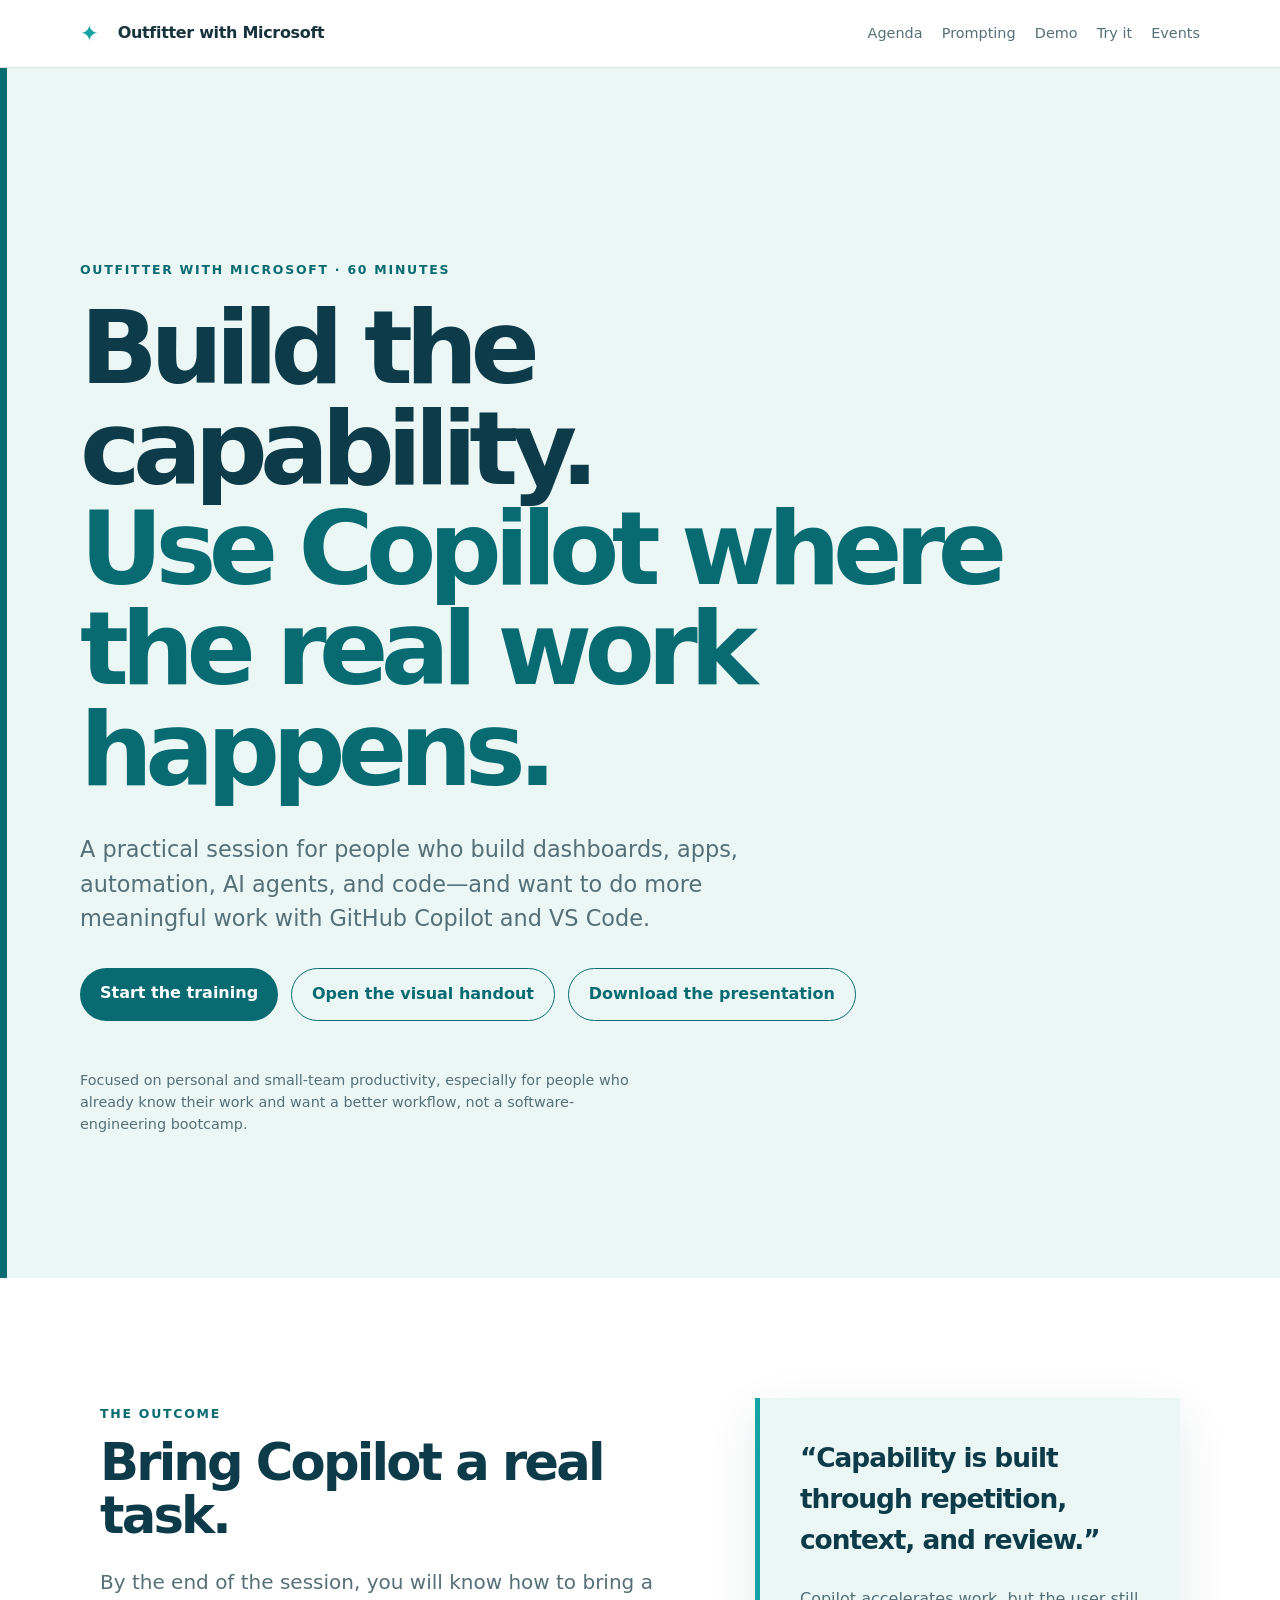
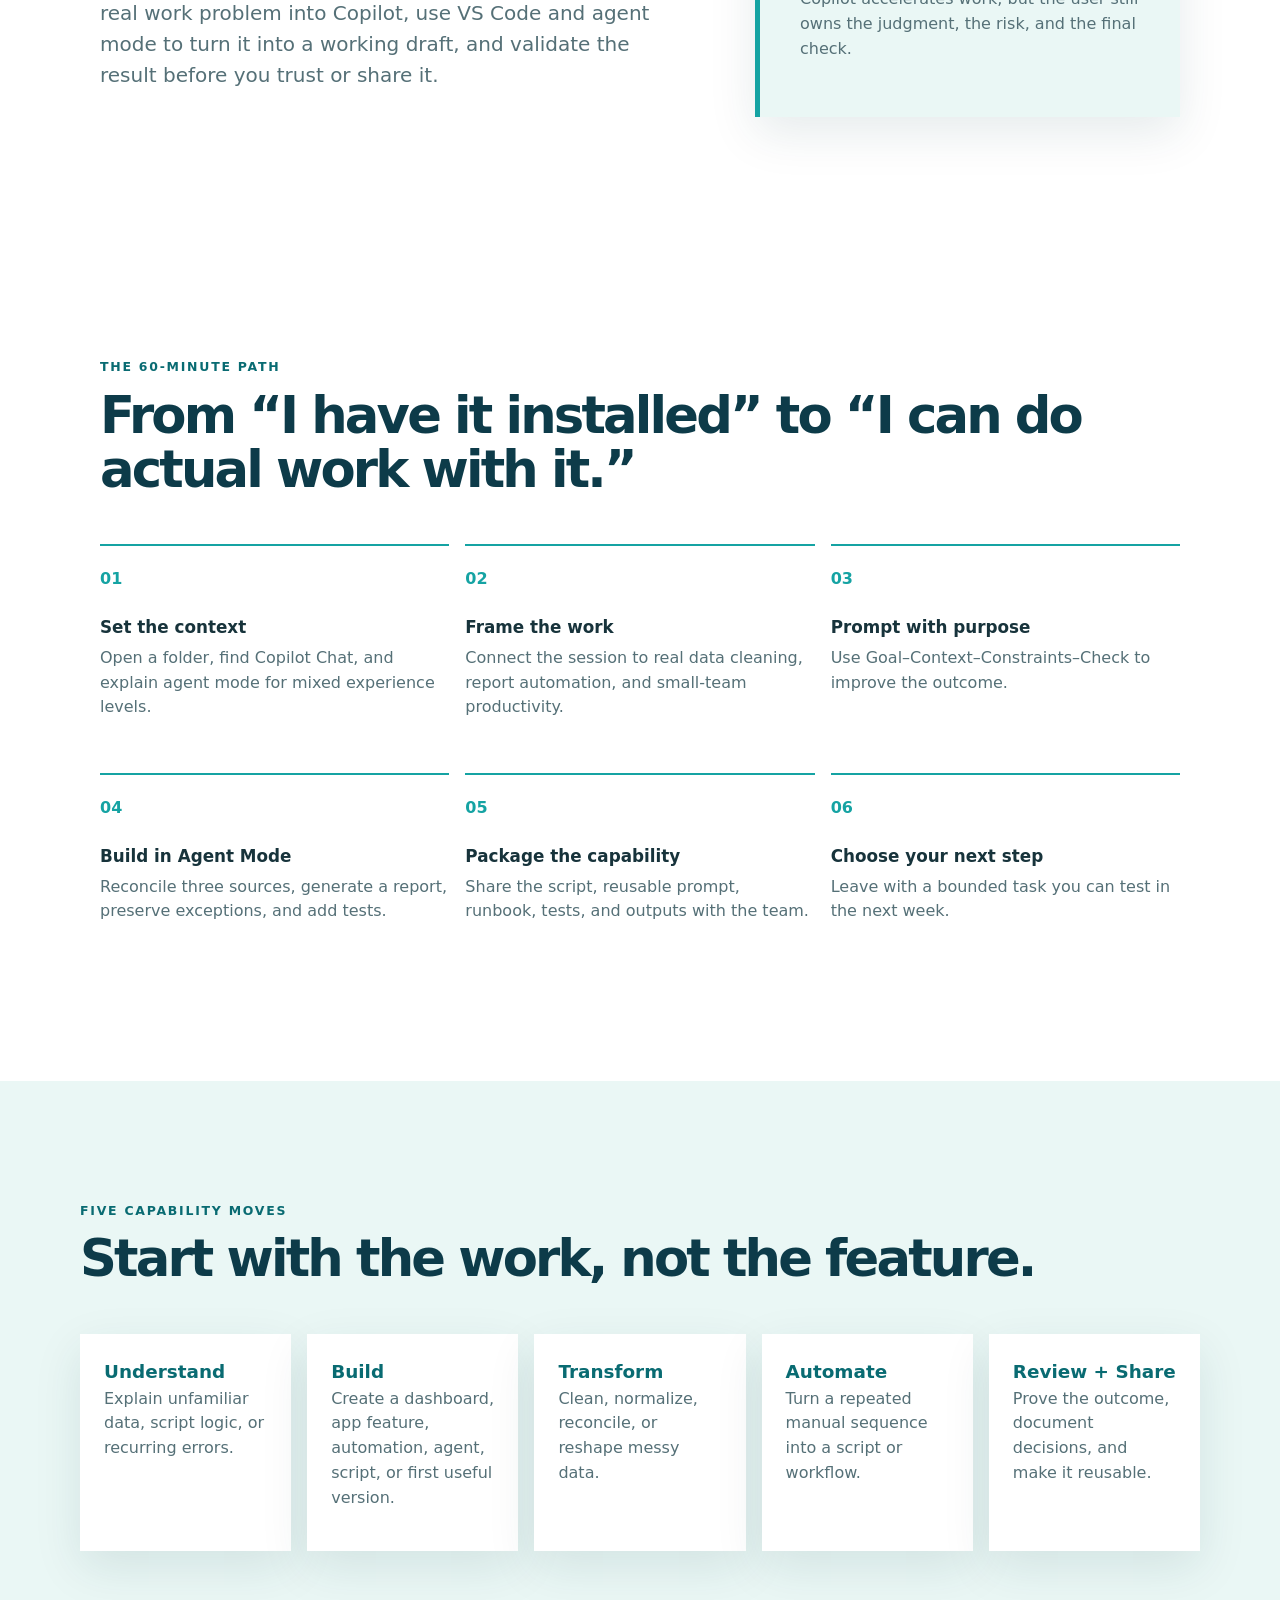
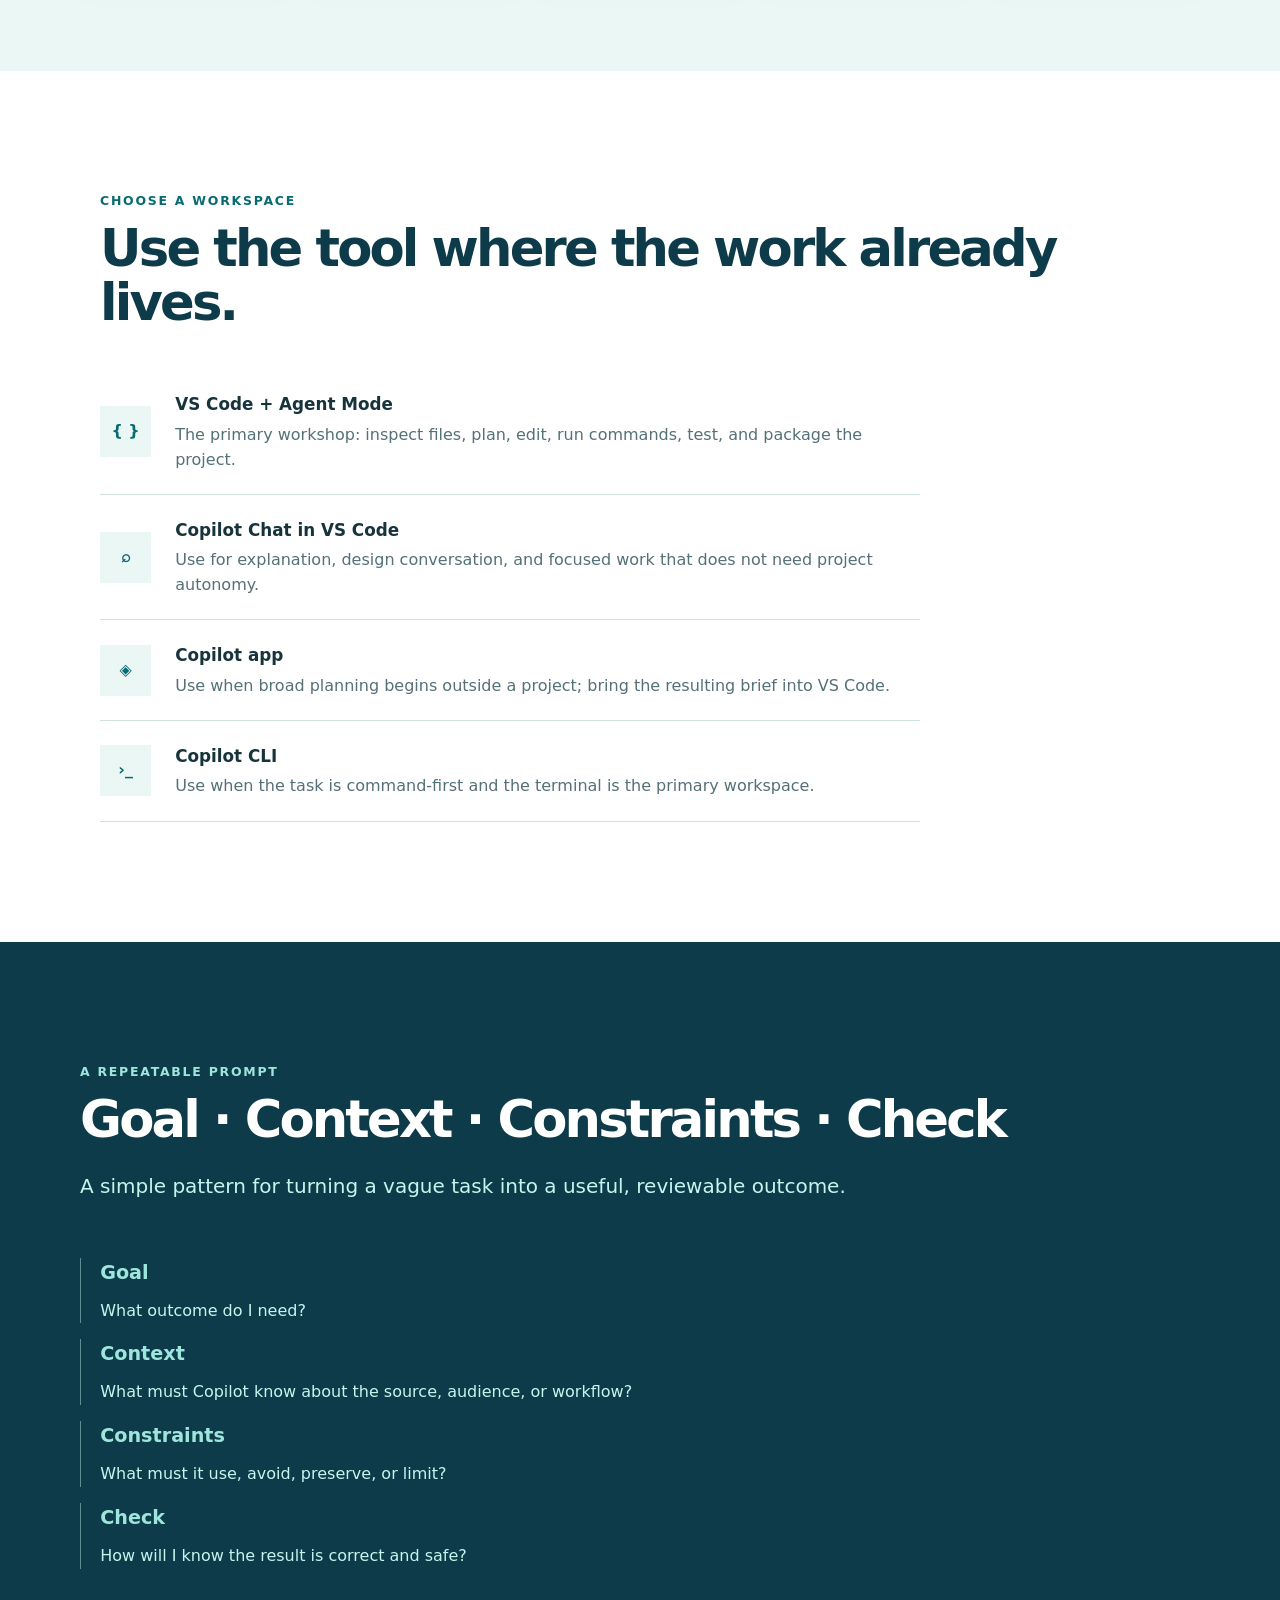
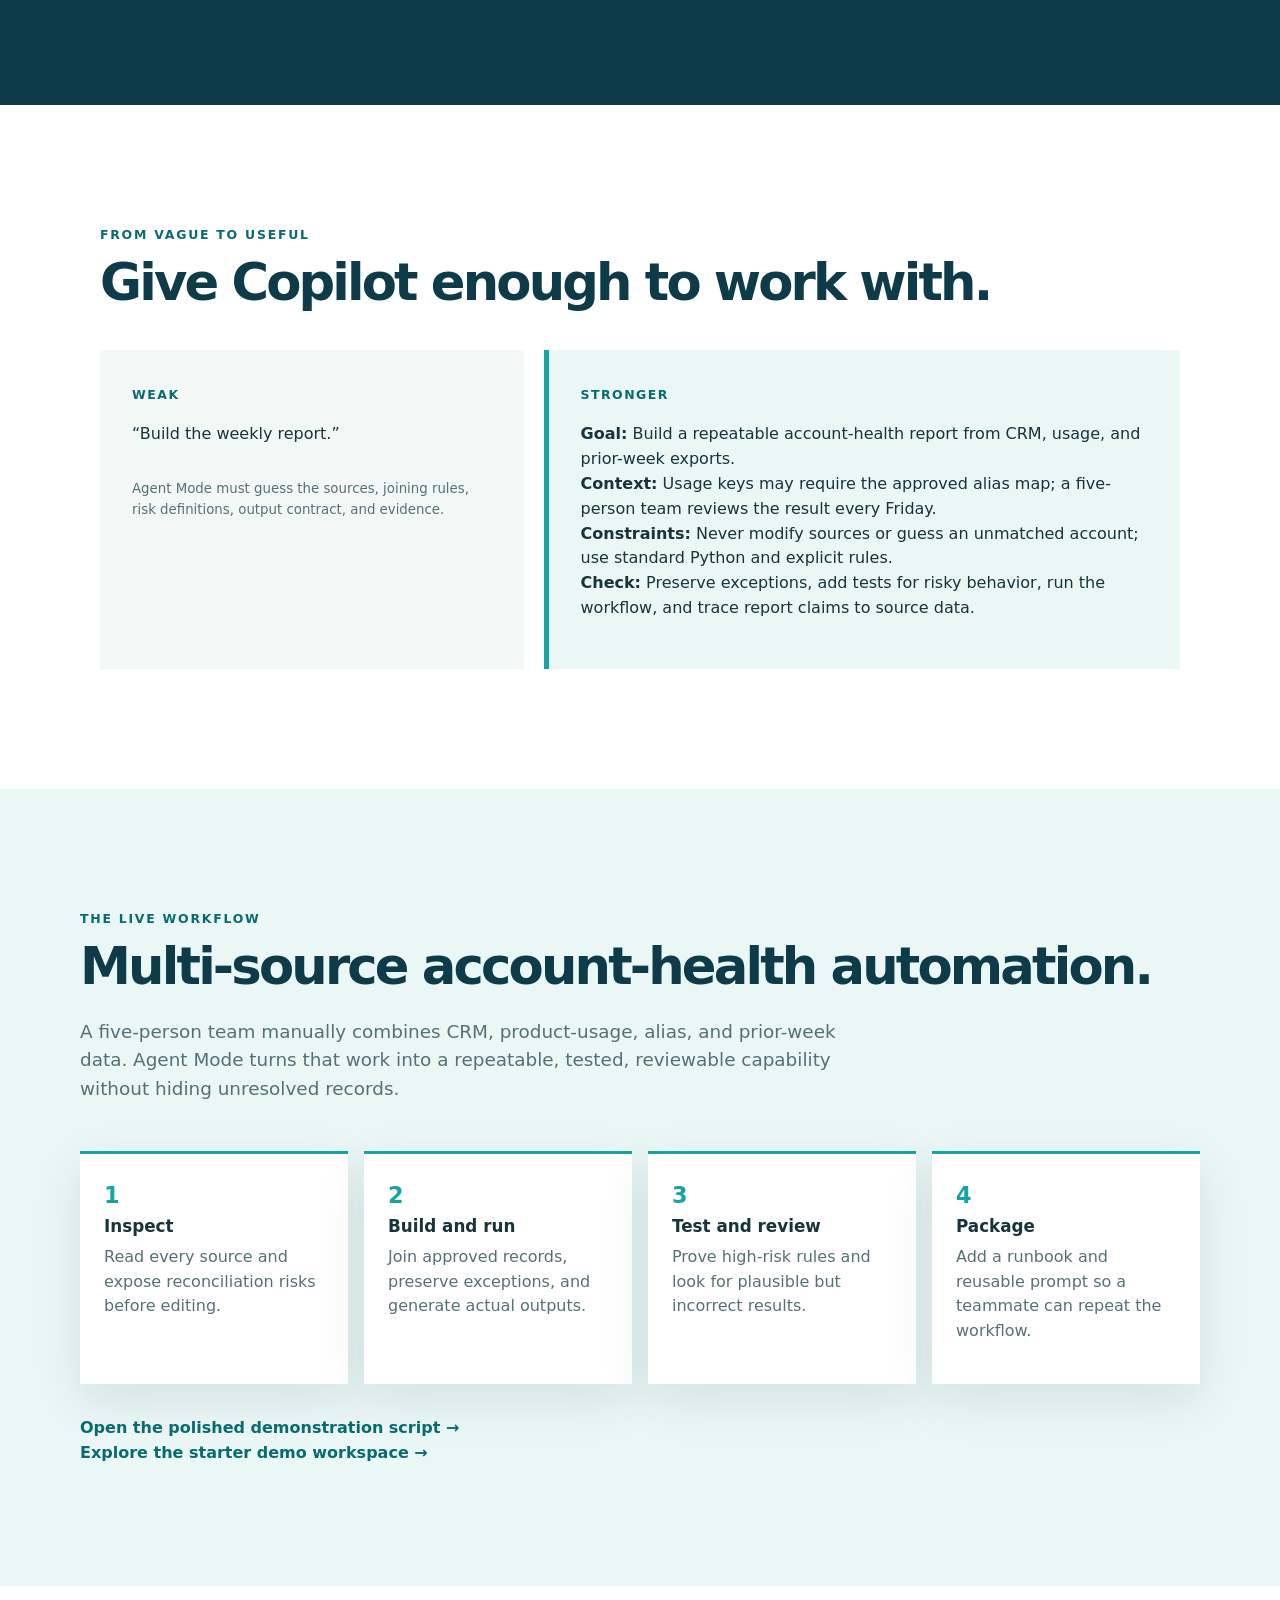
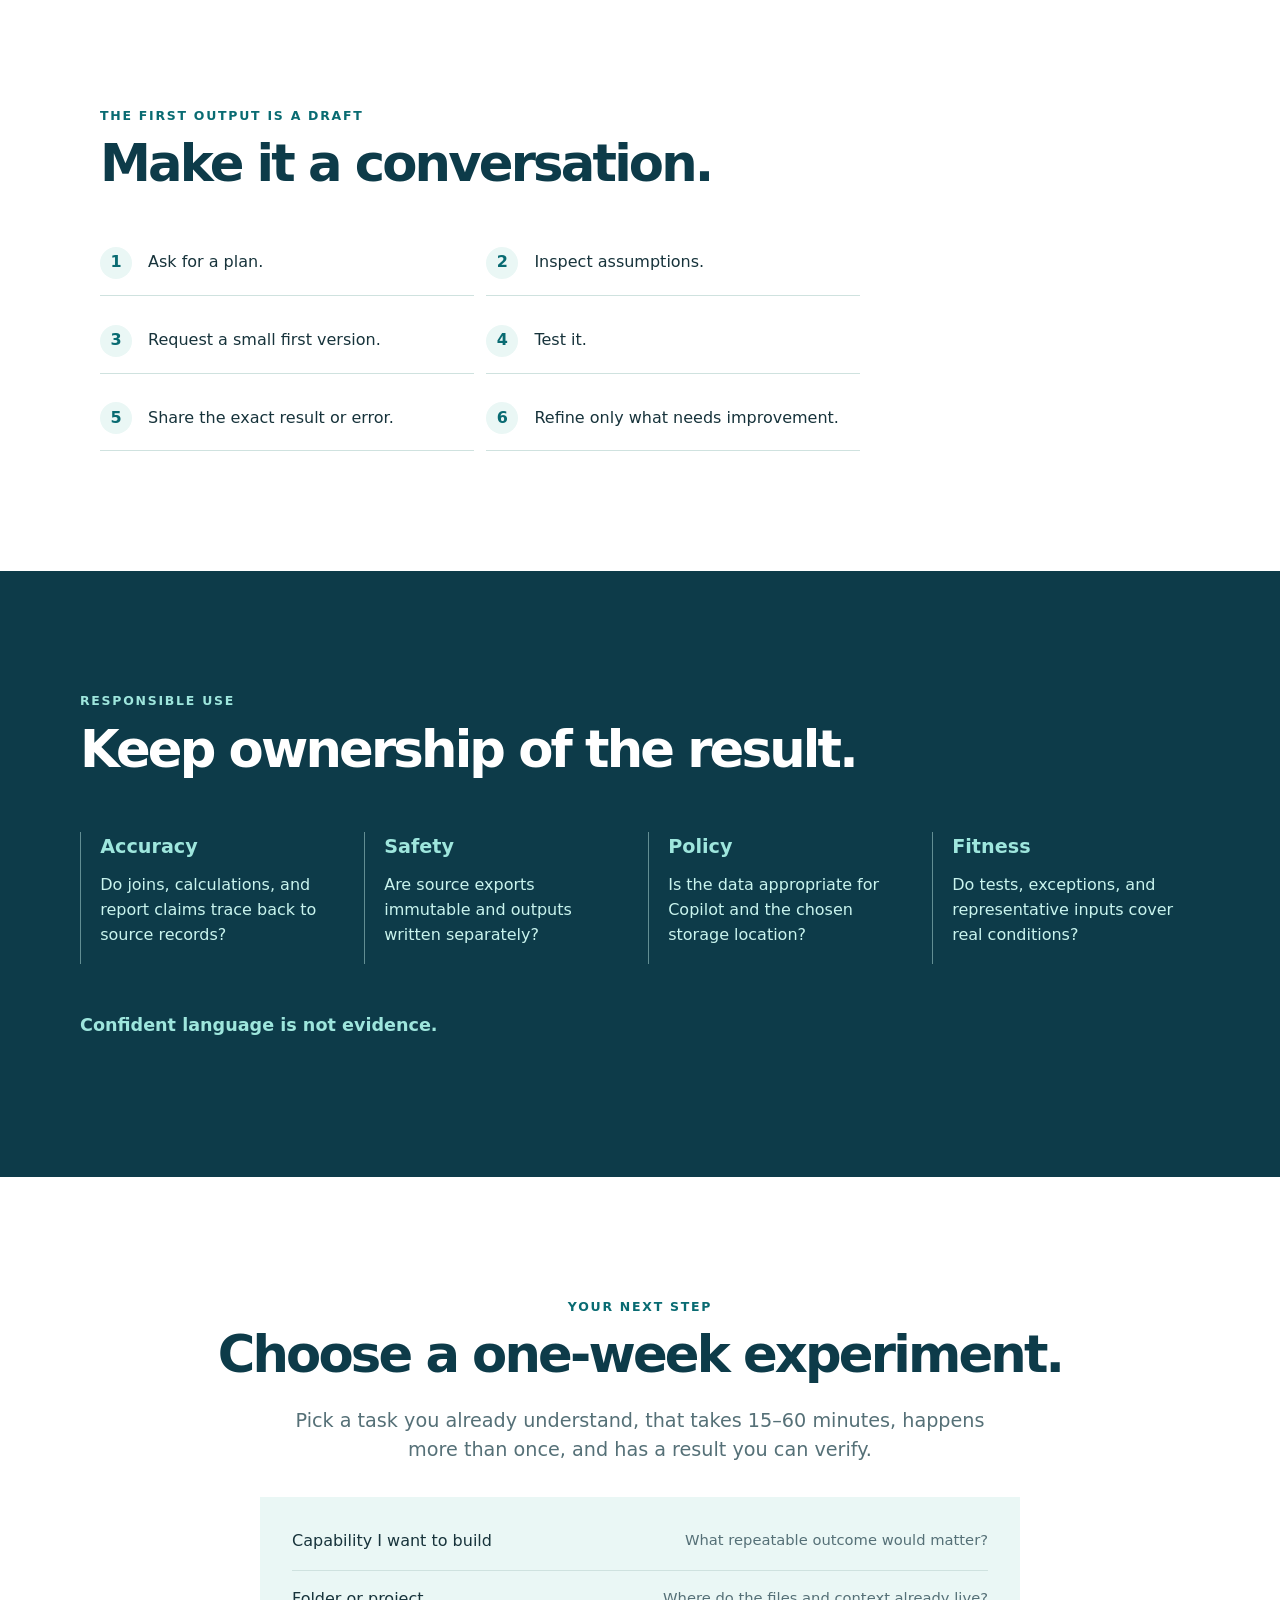
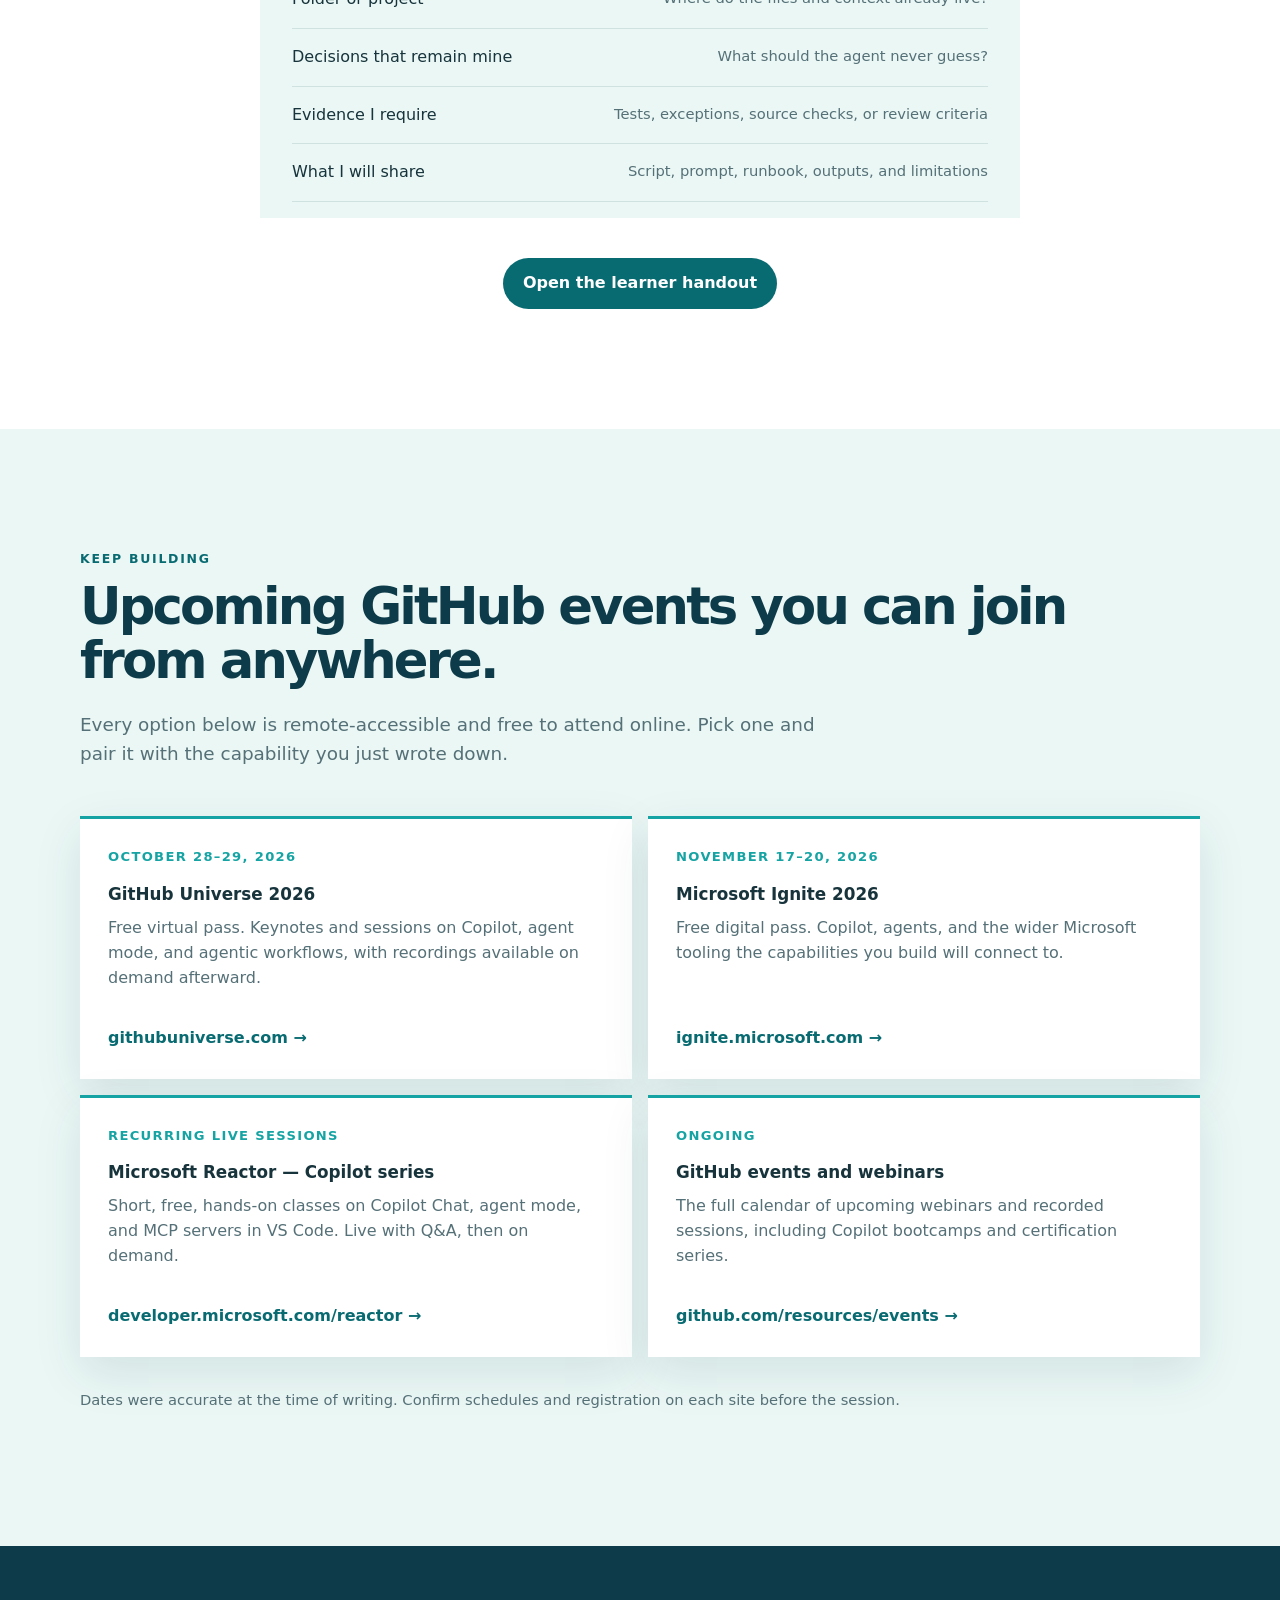
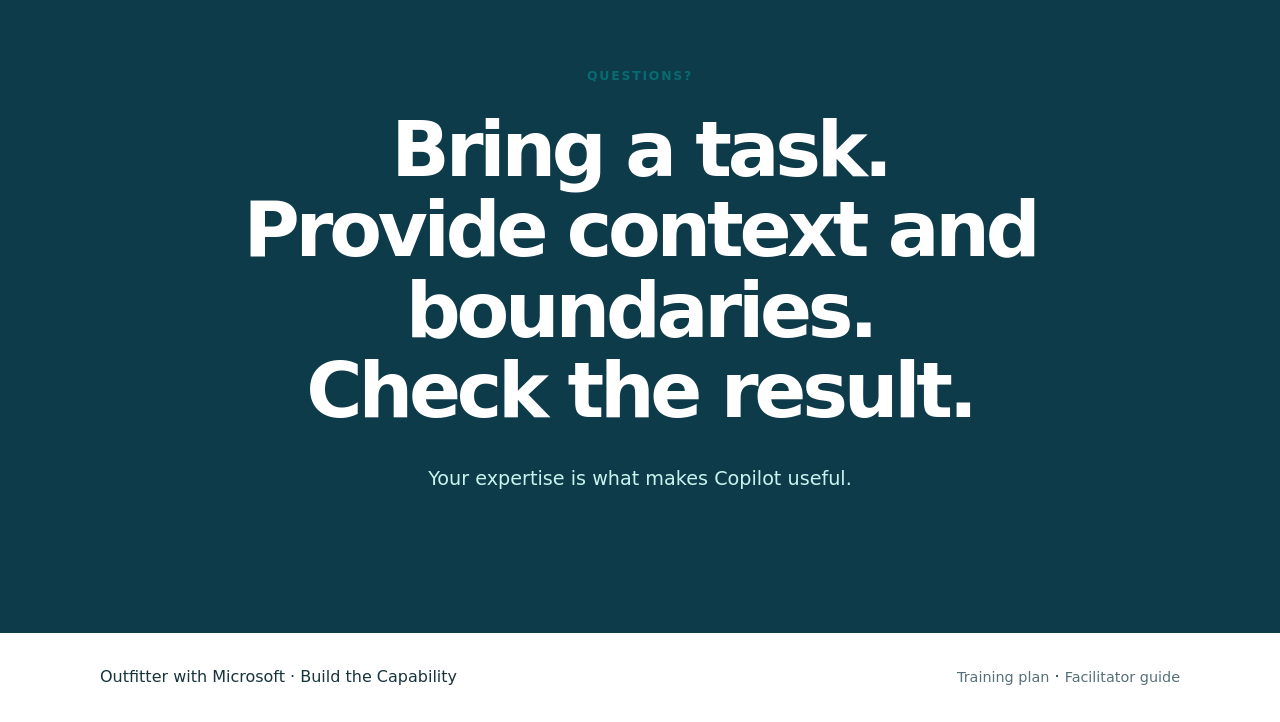
==== commit 69a7fe3d: "Build stylized demo pages Co-authored-by: Copilot App <223556219+Copilot@users.noreply.github.com>" ====
--- a/index.html
+++ b/index.html
@@ -115,8 +115,8 @@
         <div><b>3</b><h3>Test and review</h3><p>Prove high-risk rules and look for plausible but incorrect results.</p></div>
         <div><b>4</b><h3>Package</h3><p>Add a runbook and reusable prompt so a teammate can repeat the workflow.</p></div>
       </div>
-      <a class="text-link" href="demo-script.md">Open the complete demonstration script →</a><br>
-      <a class="text-link" href="demo-workspace/DEMO-BRIEF.md">Explore the starter demo workspace →</a>
+      <a class="text-link" href="demo-script.html">Open the polished demonstration script →</a><br>
+      <a class="text-link" href="demo-workspace/DEMO-BRIEF.html">Explore the starter demo workspace →</a>
     </section>
 
     <section id="conversation" class="slide-section">
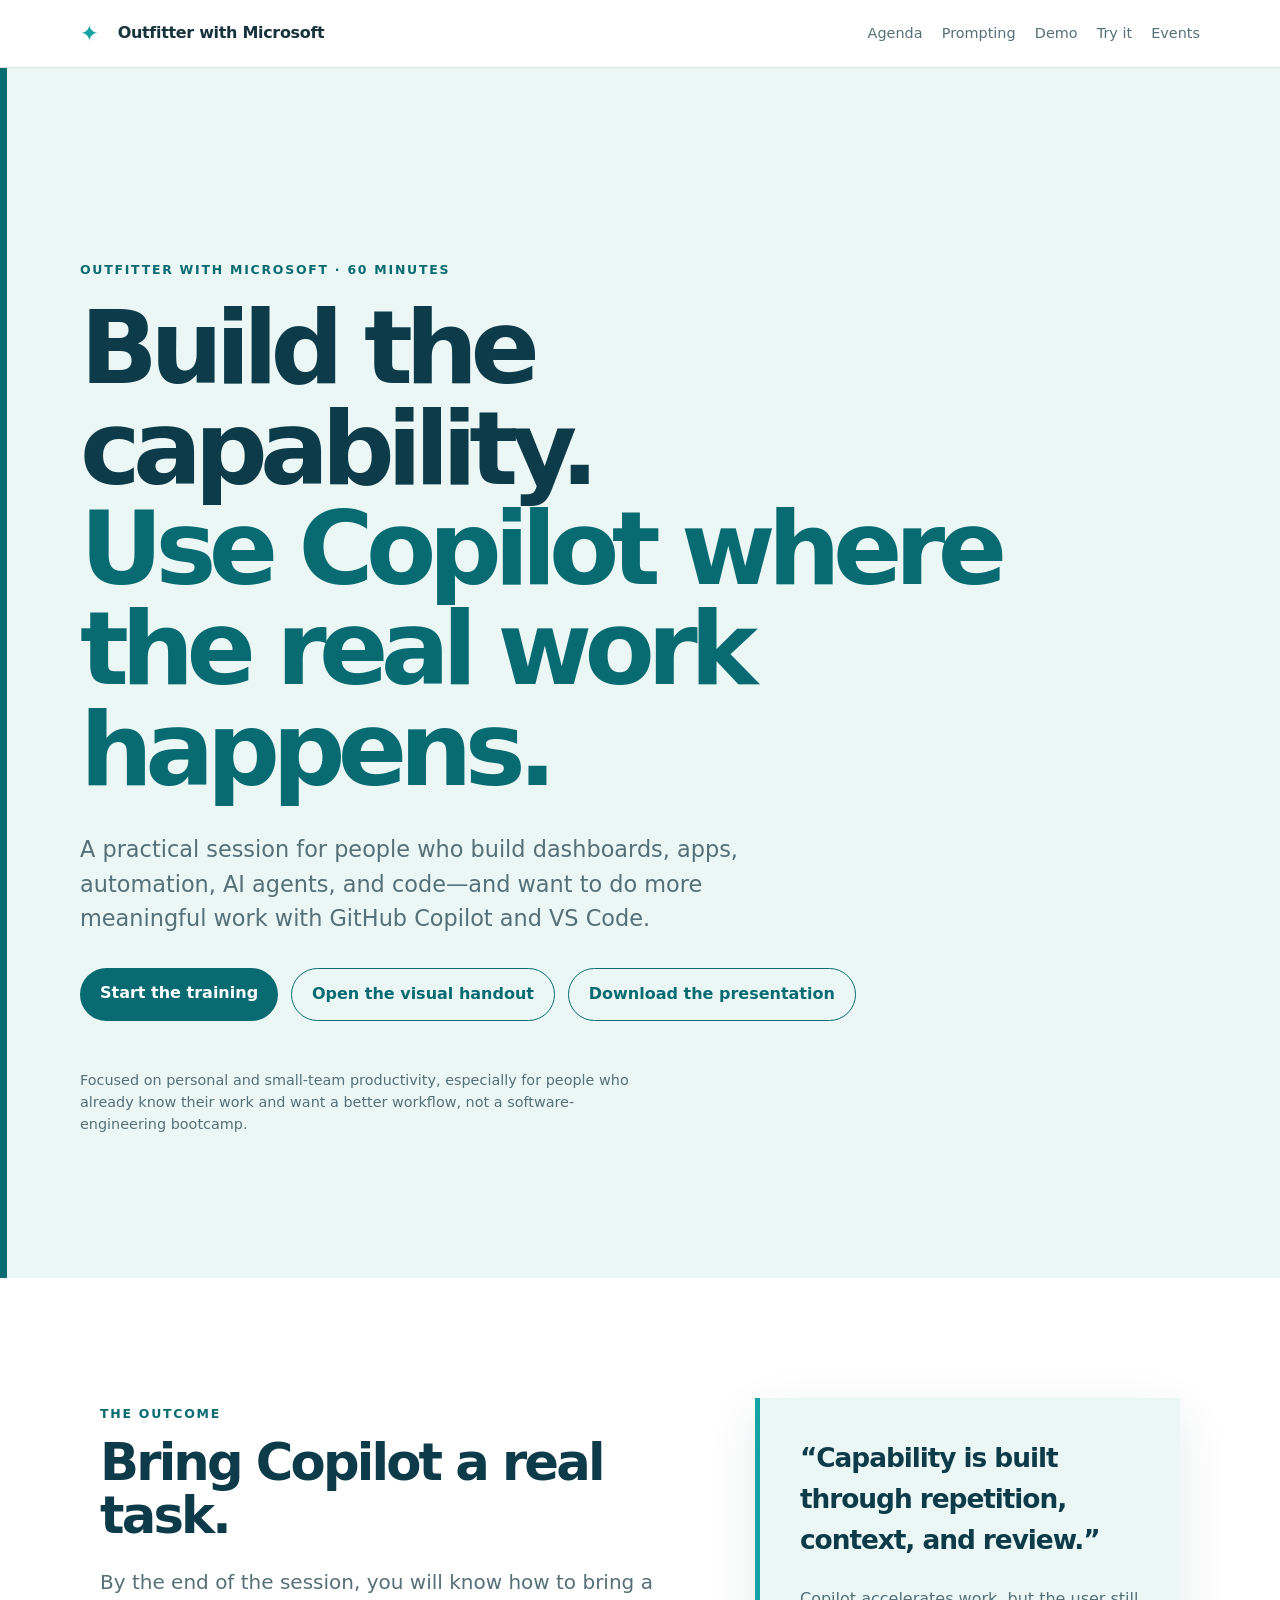
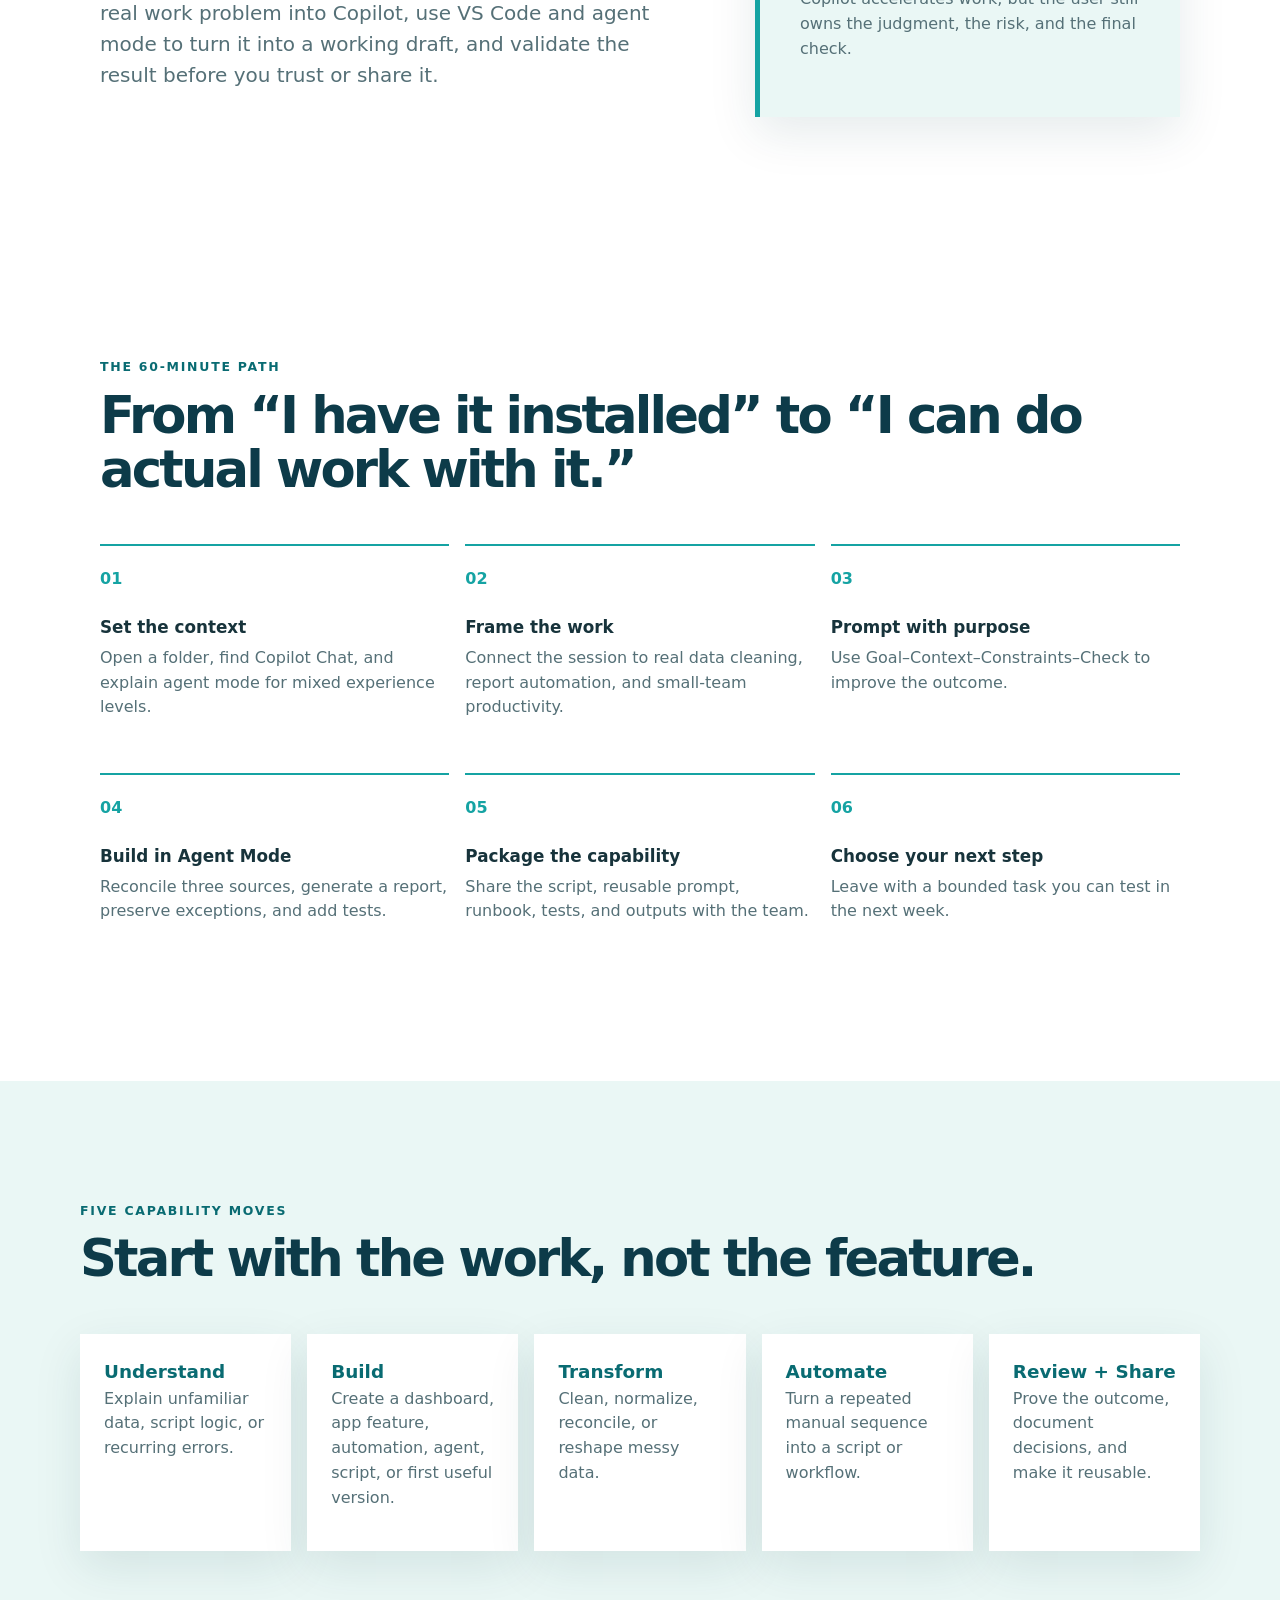
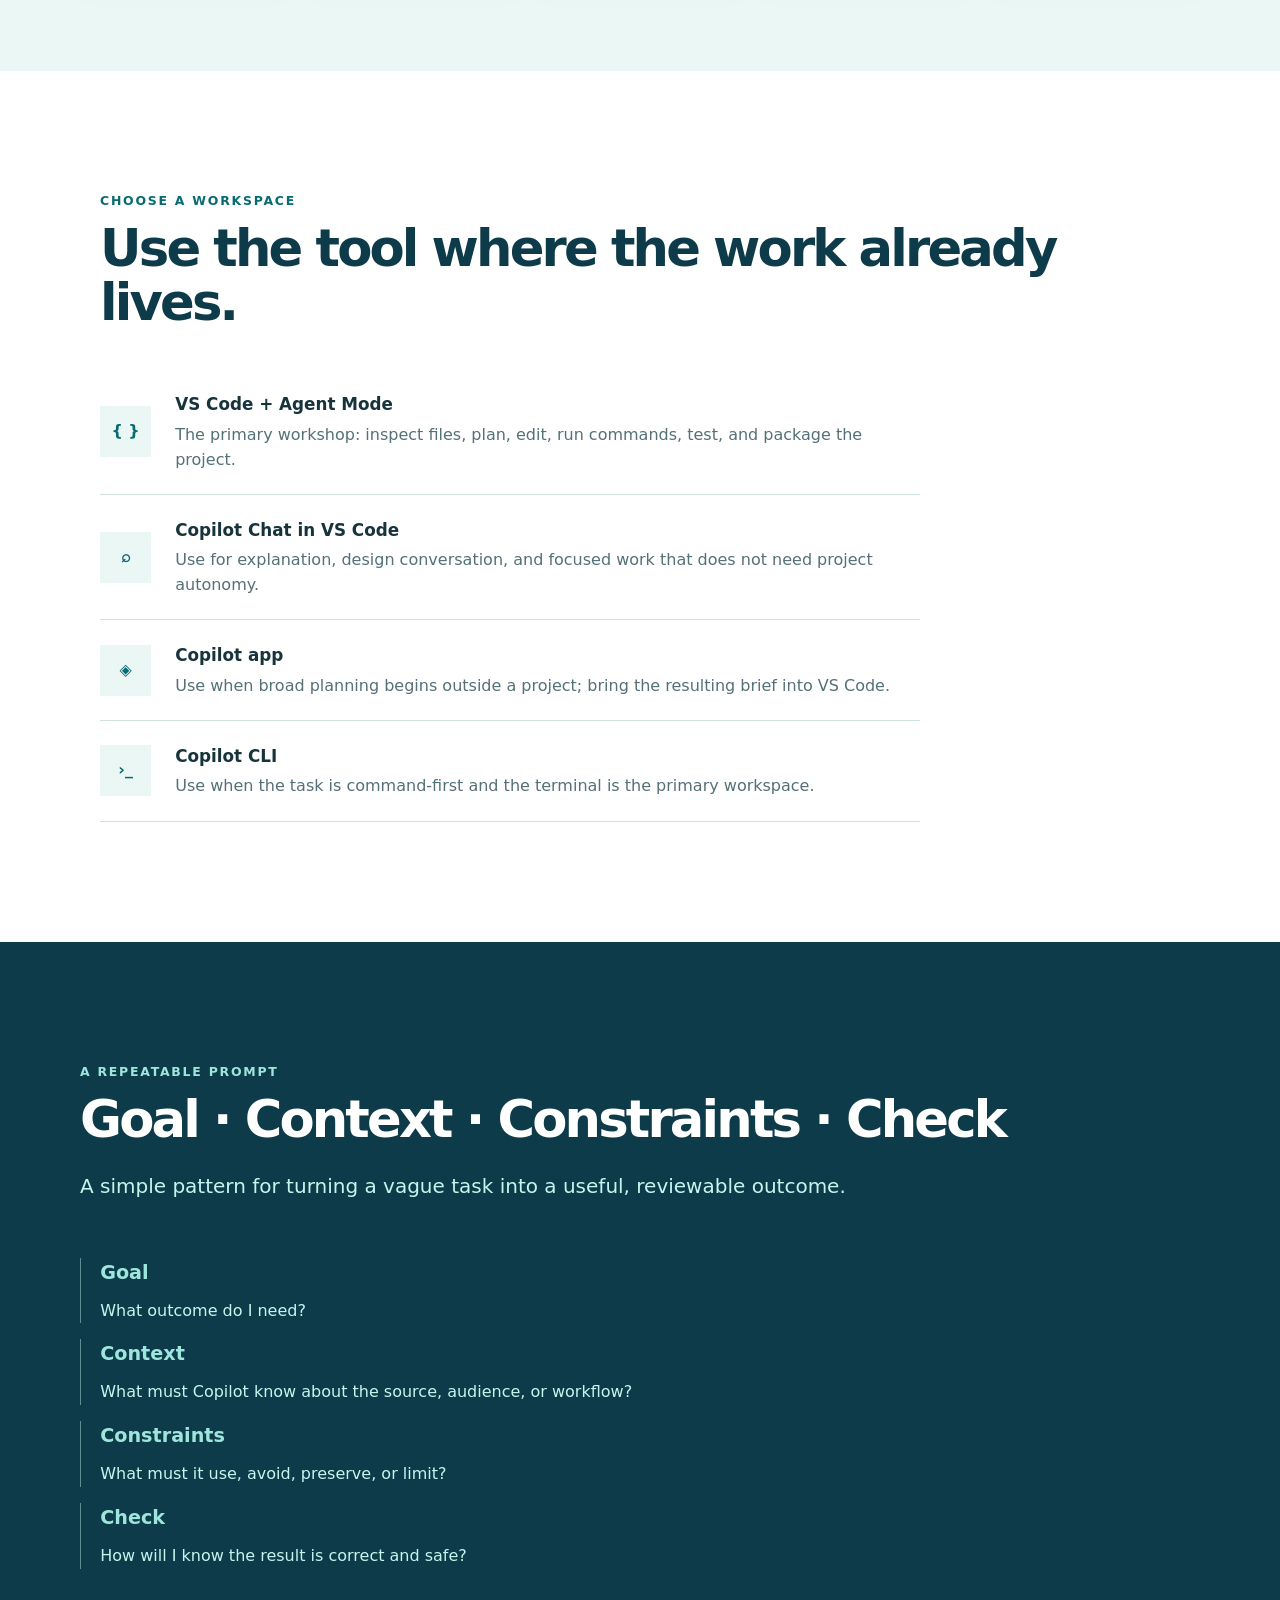
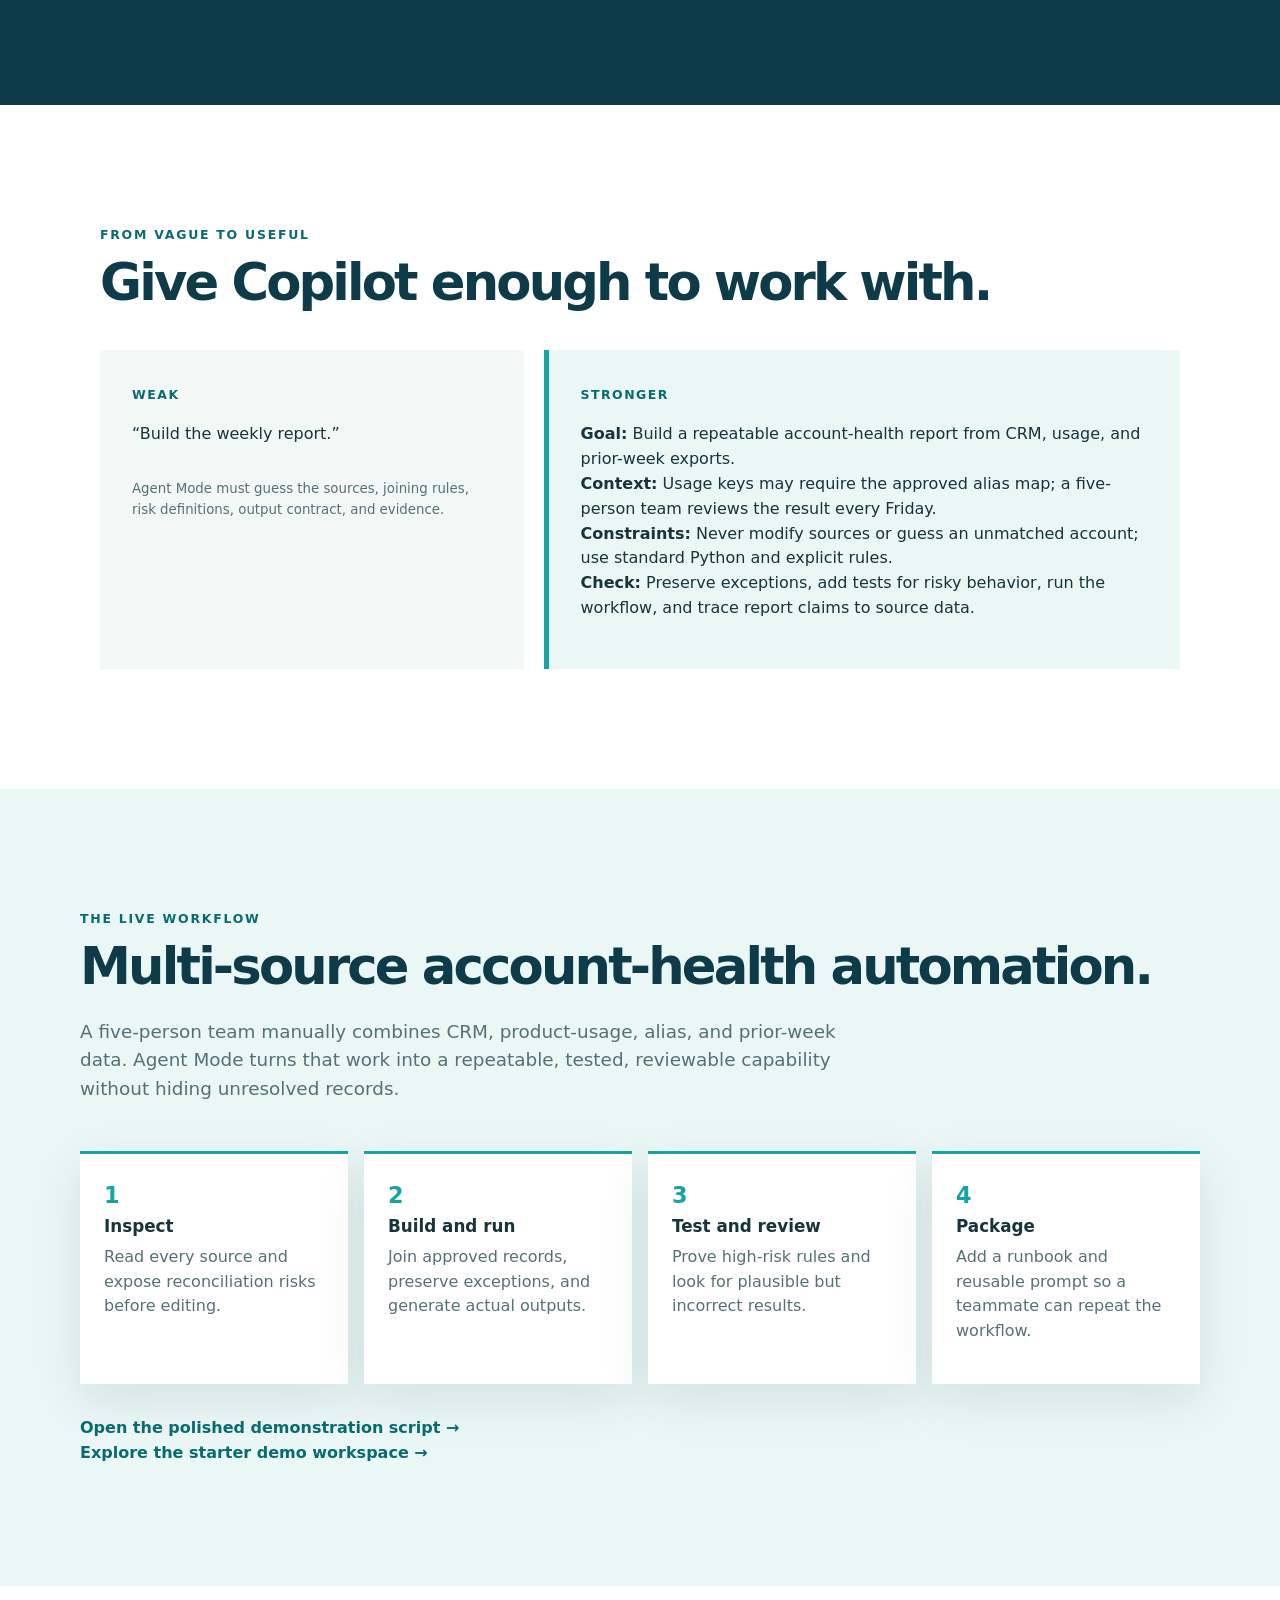
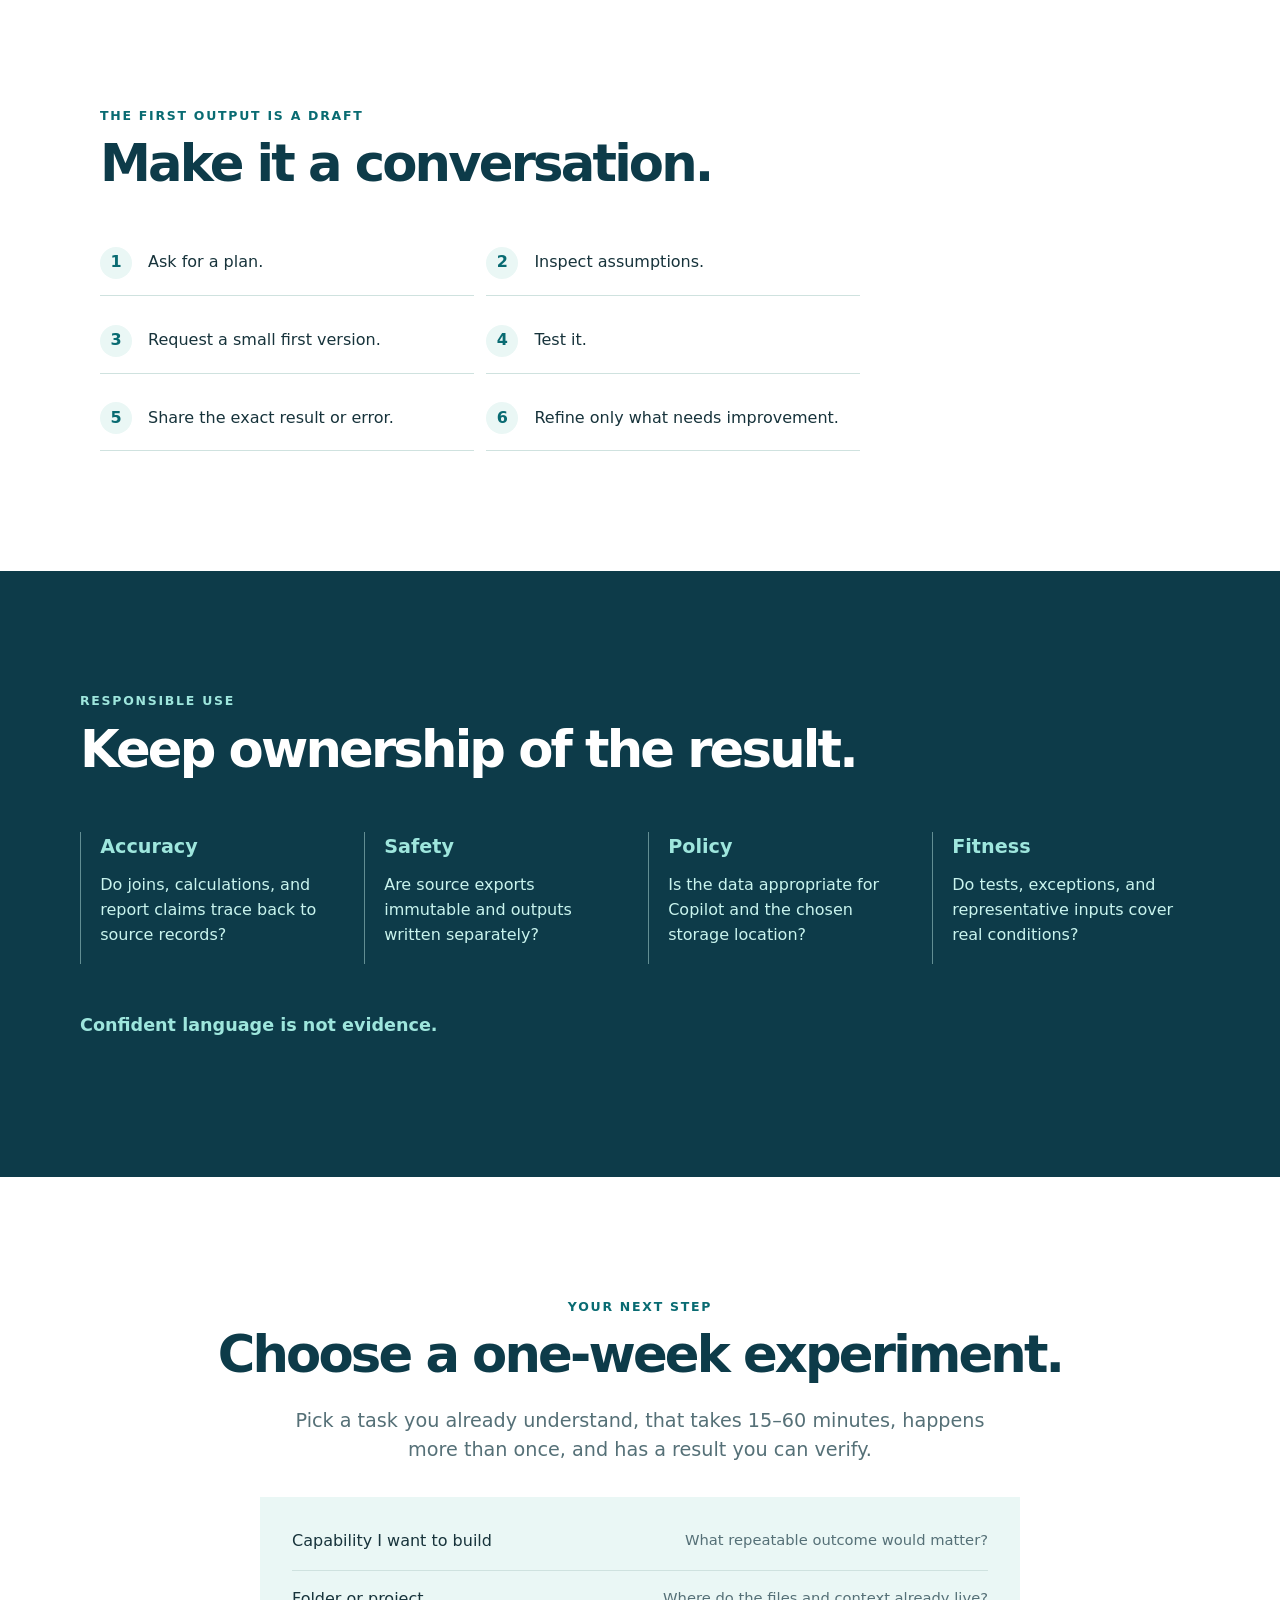
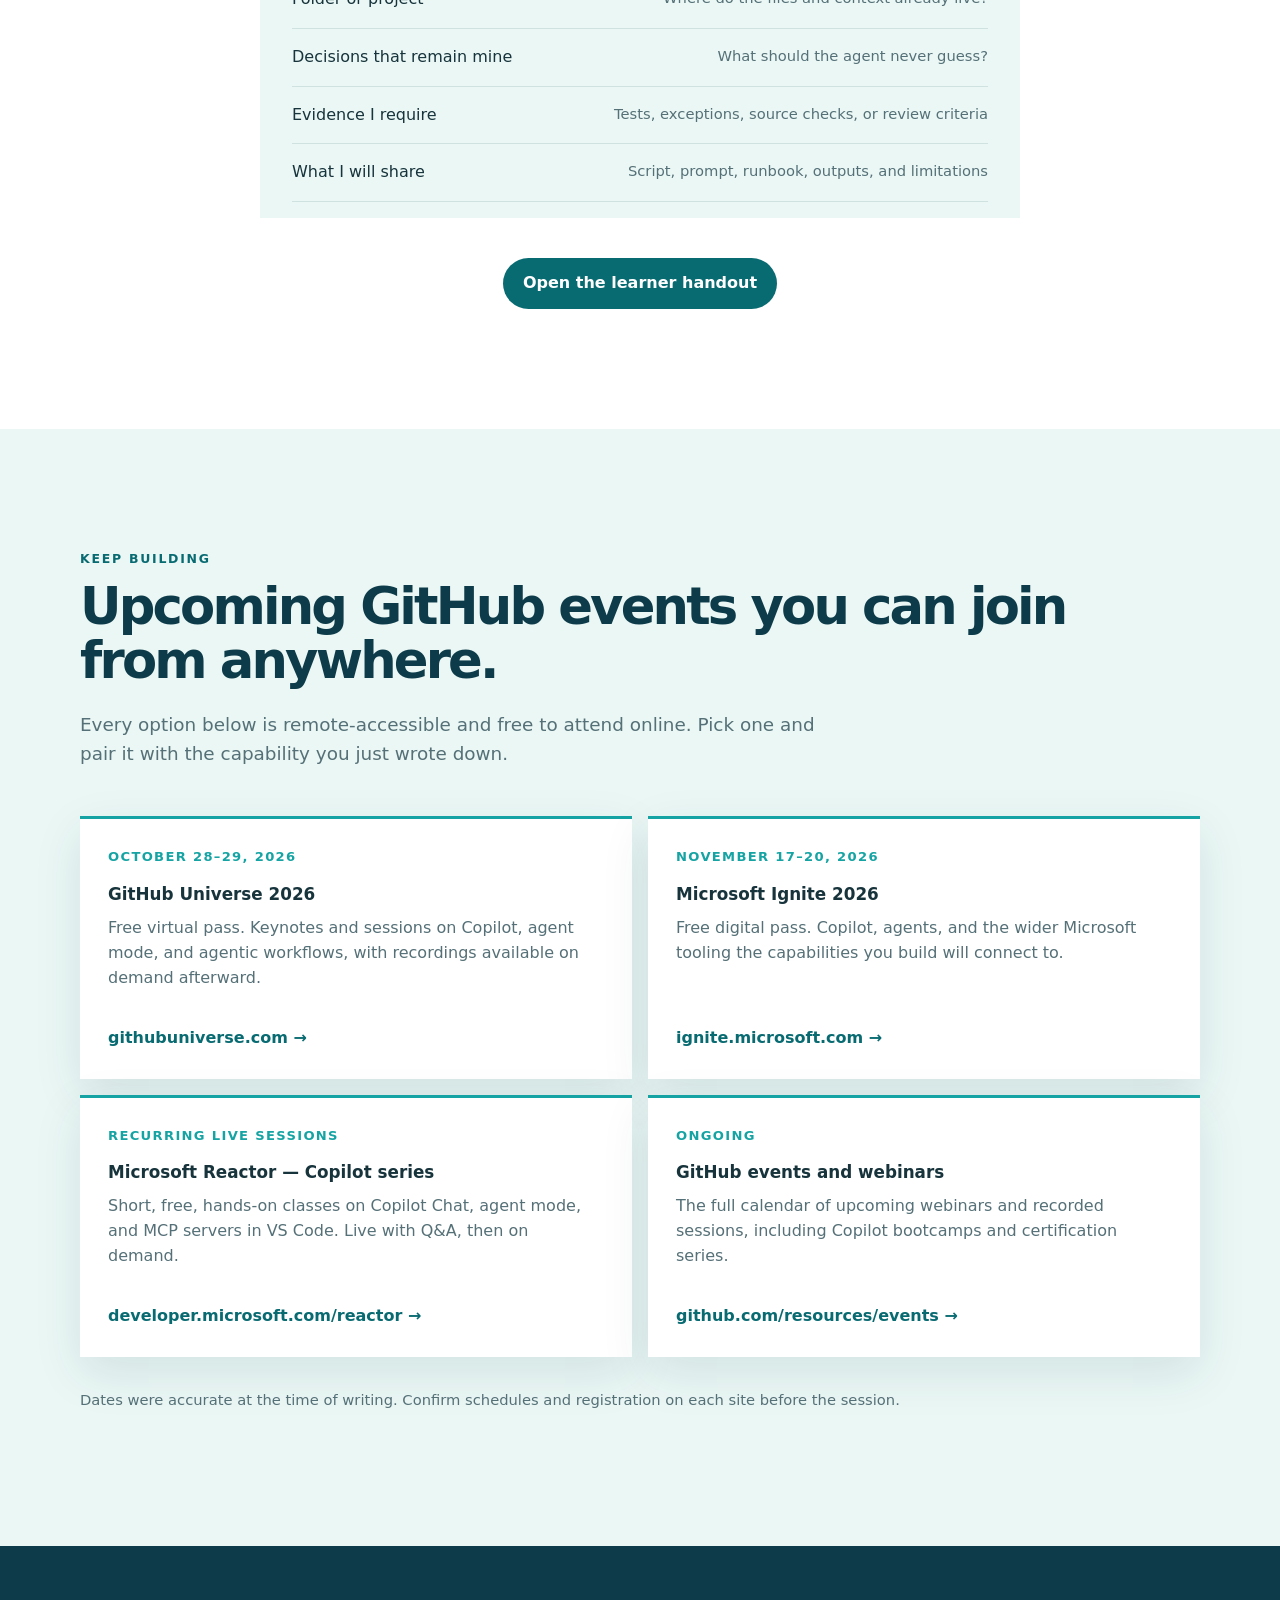
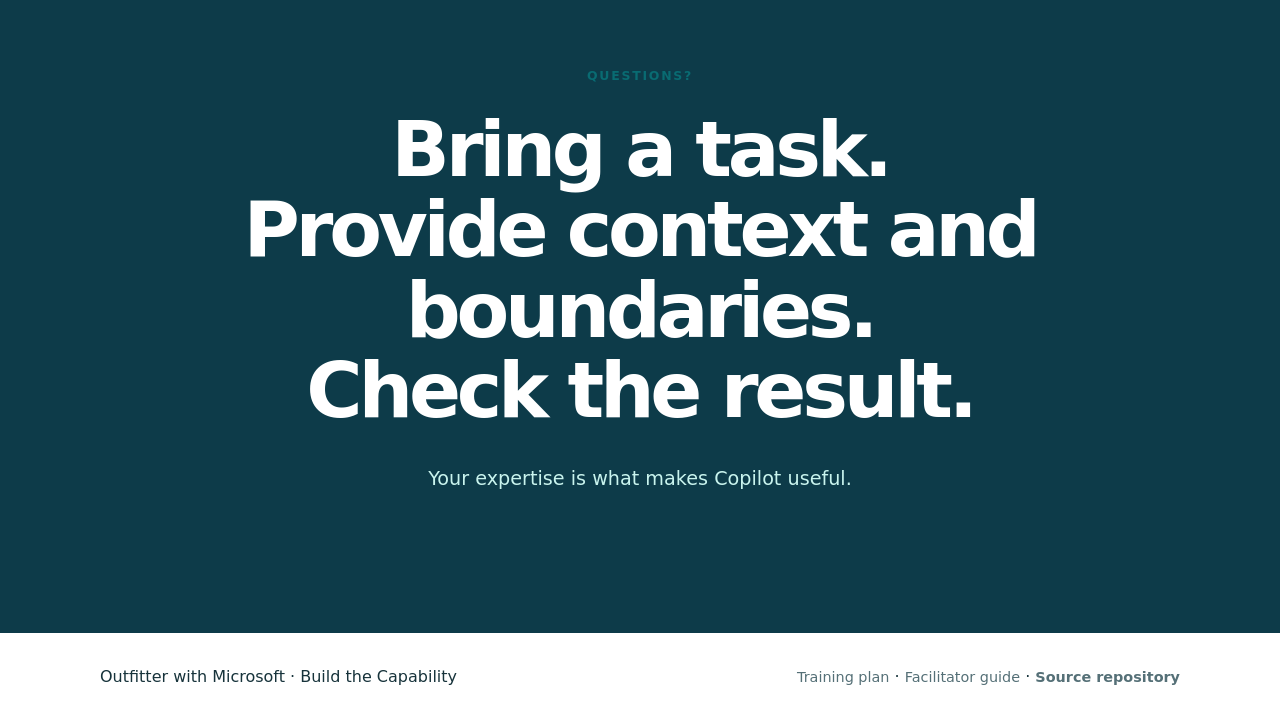
==== commit ac1cf2ee: "Add repository links to published pages Co-authored-by: Copilot App <223556219+Copilot@users.noreply" ====
--- a/index.html
+++ b/index.html
@@ -200,7 +200,7 @@
 
   <footer class="site-footer">
     <span>Outfitter with Microsoft · Build the Capability</span>
-    <span><a href="training-plan.md">Training plan</a> · <a href="facilitator-guide.md">Facilitator guide</a></span>
+    <span><a href="training-plan.md">Training plan</a> · <a href="facilitator-guide.md">Facilitator guide</a> · <a class="repo-link" href="https://github.com/beardofedu/github-copilot-professional-productivity-training" target="_blank" rel="noopener">Source repository</a></span>
   </footer>
 </body>
 </html>
--- a/styles.css
+++ b/styles.css
@@ -123,7 +123,23 @@
 .events-note { color: var(--muted); font-size: .92rem; margin-top: 2rem; }
 .closing { background: var(--dark); color: var(--white); max-width: none; text-align: center; }.closing h2 { color: var(--white); font-size: clamp(2.5rem, 6vw, 5.5rem); margin: 1.5rem auto 2rem; }
 .closing p { color: #c9f4ee; font-size: 1.2rem; }
-.site-footer { display: flex; justify-content: space-between; margin: 0 auto; max-width: var(--max); padding: 2rem 1.25rem; }
+.site-footer {
+  display: flex;
+  justify-content: space-between;
+  align-items: center;
+  gap: 1rem;
+  margin: 0 auto;
+  max-width: var(--max);
+  padding: 2rem 1.25rem;
+}
+
+.repo-link {
+  color: var(--teal);
+  font-weight: 800;
+  text-decoration: none;
+}
+
+.repo-link:hover { color: var(--dark); }
 
 @media (max-width: 800px) {
   nav { display: none; }
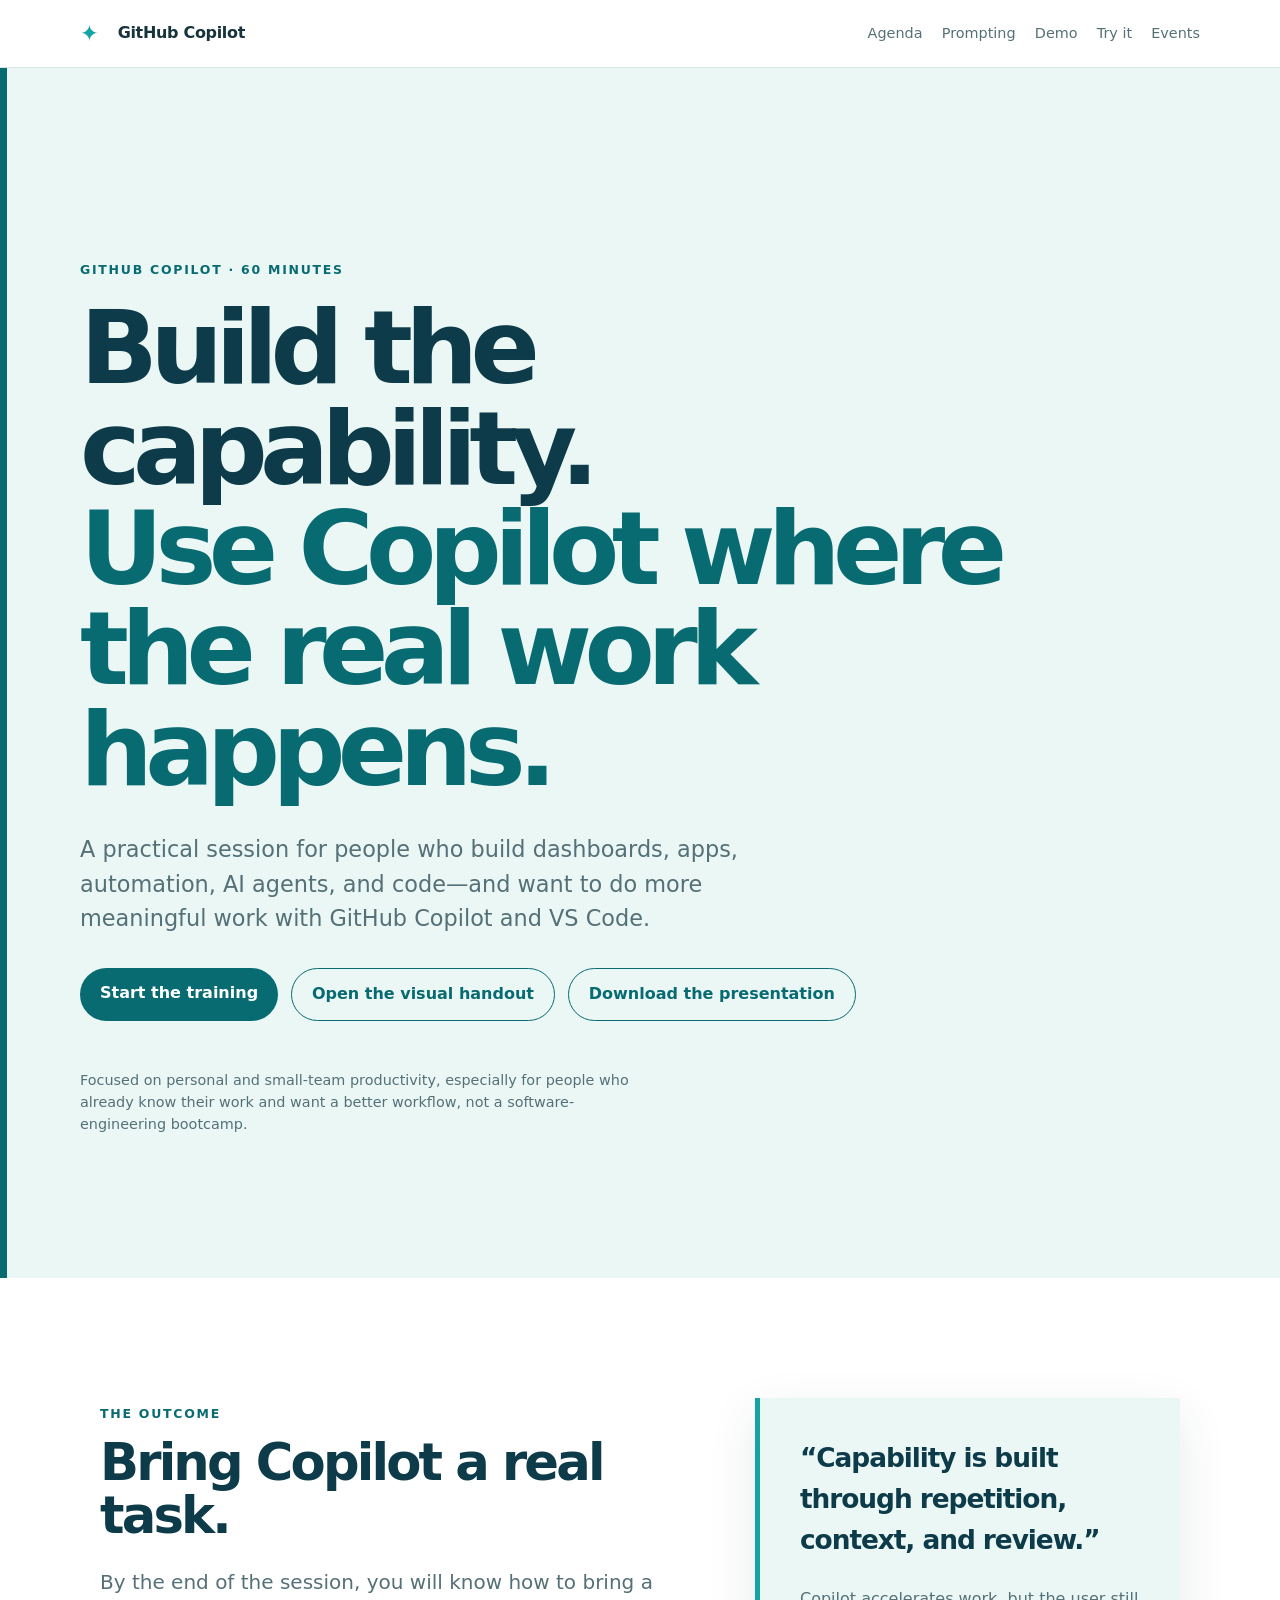
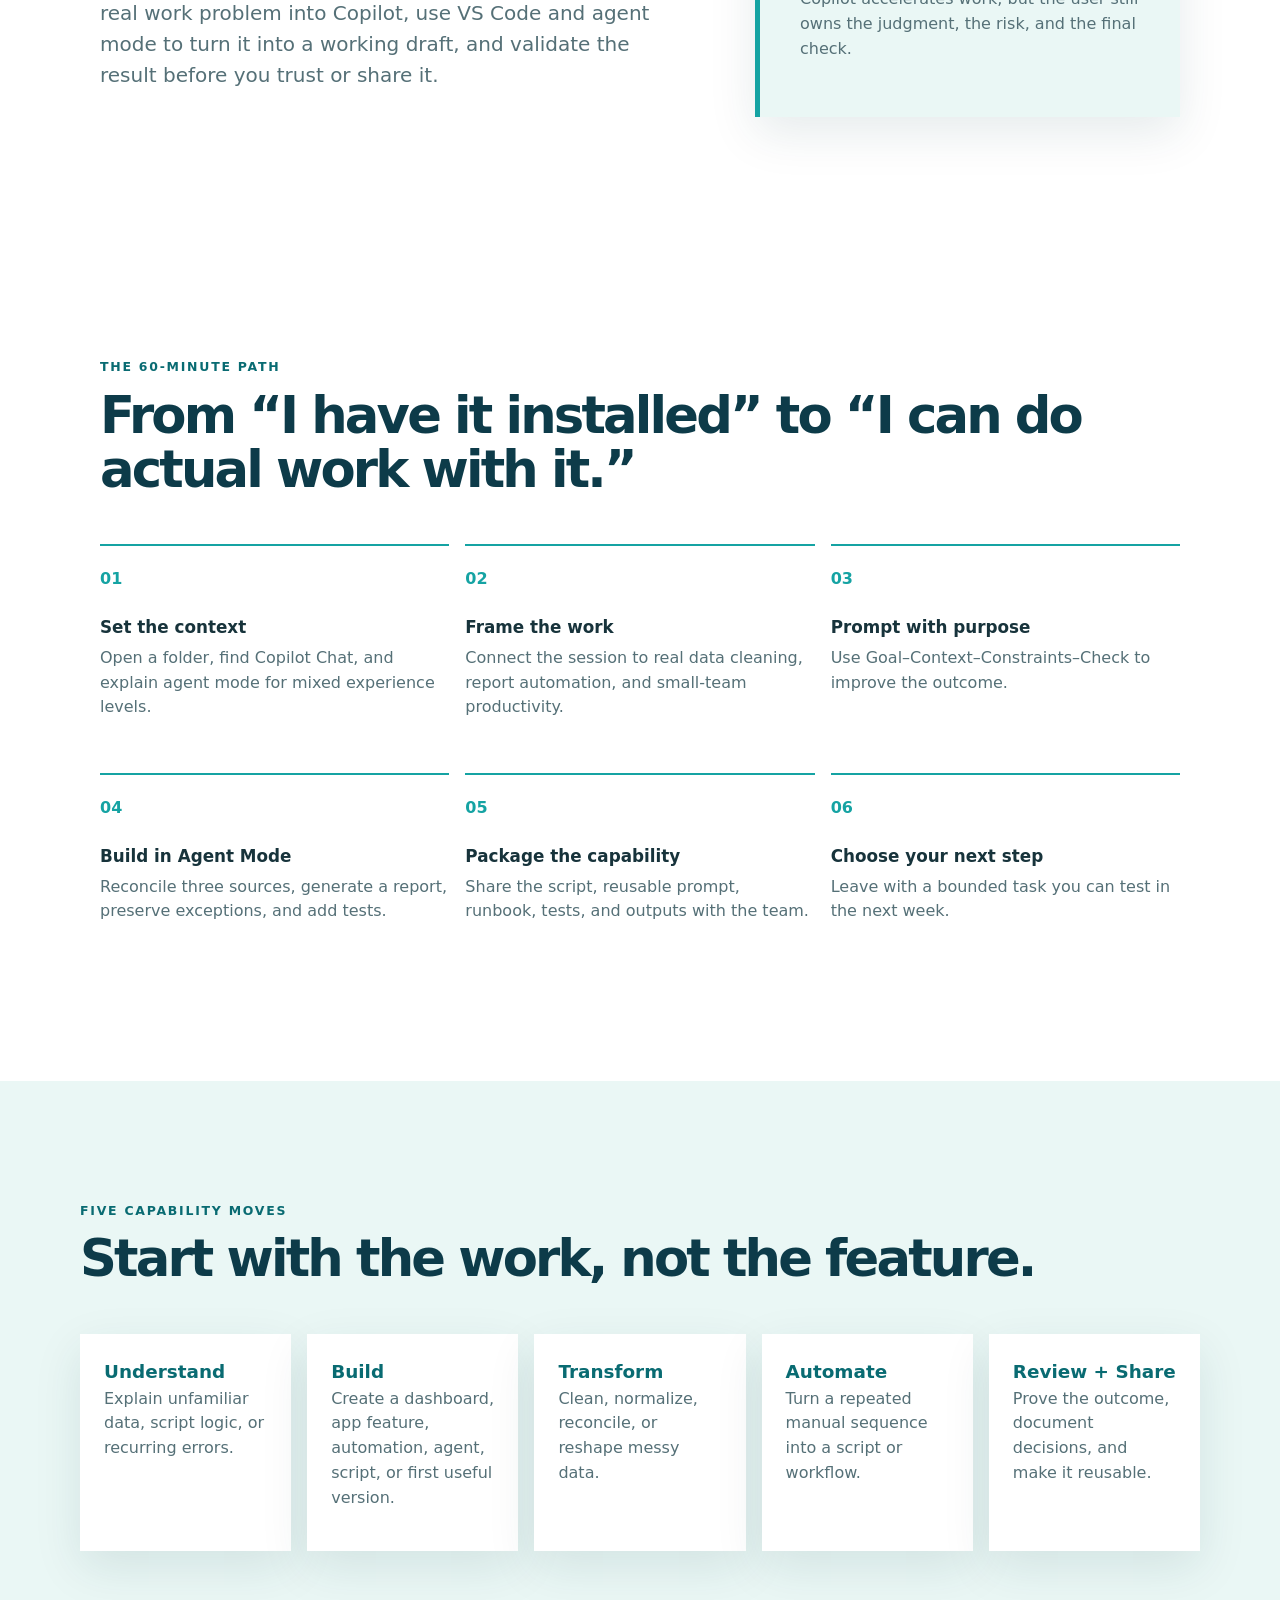
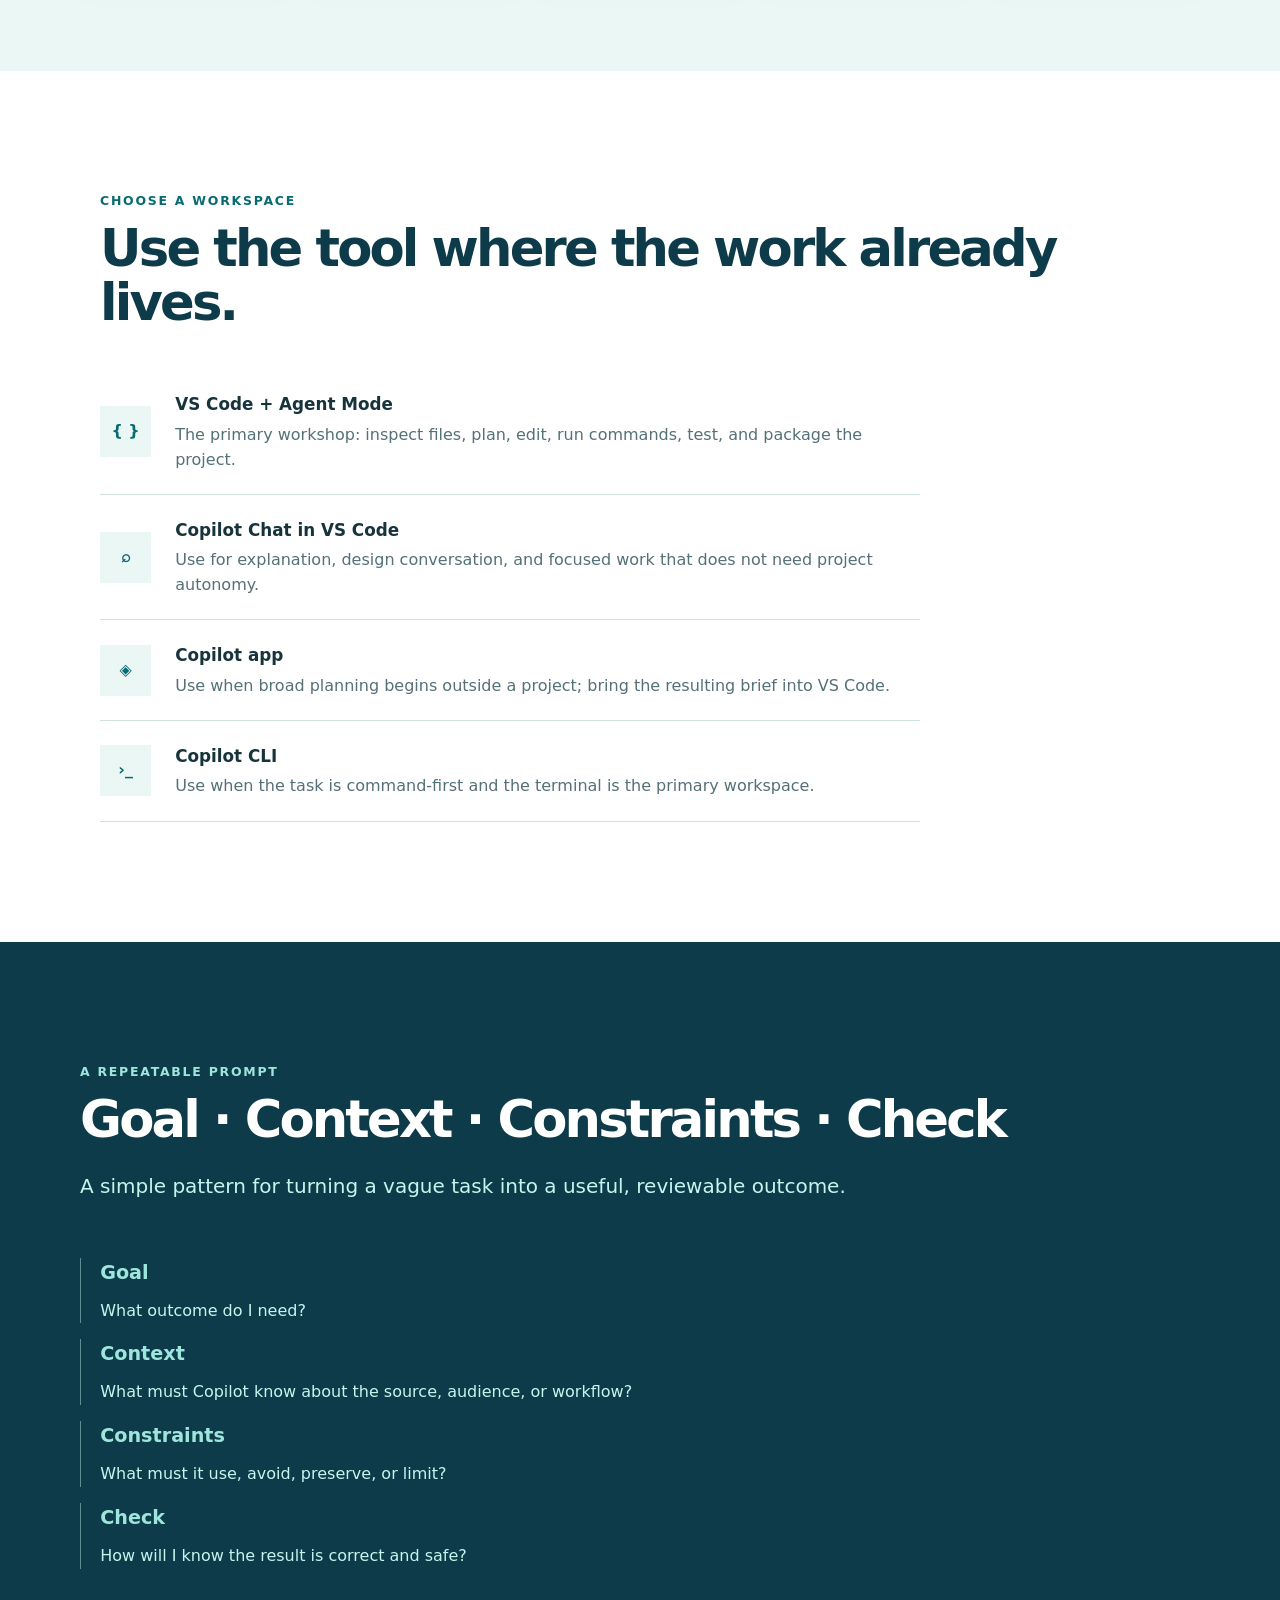
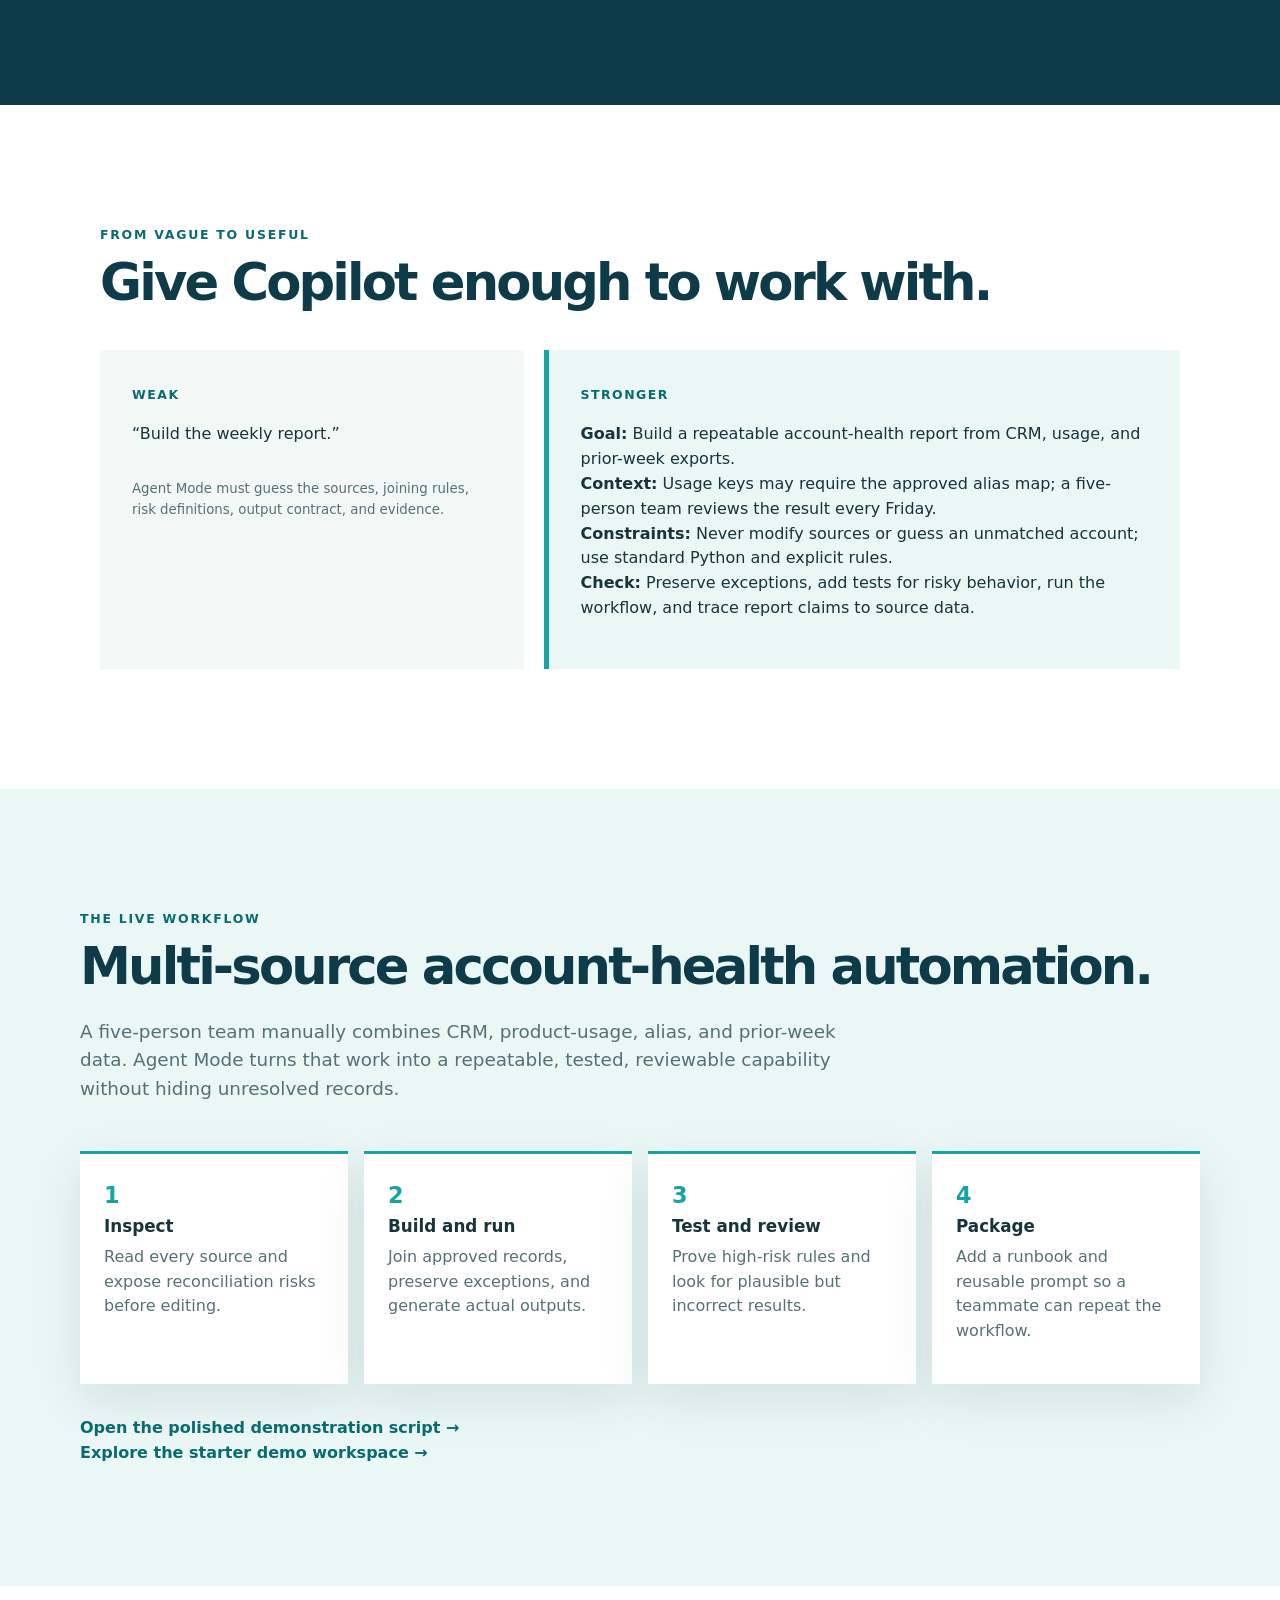
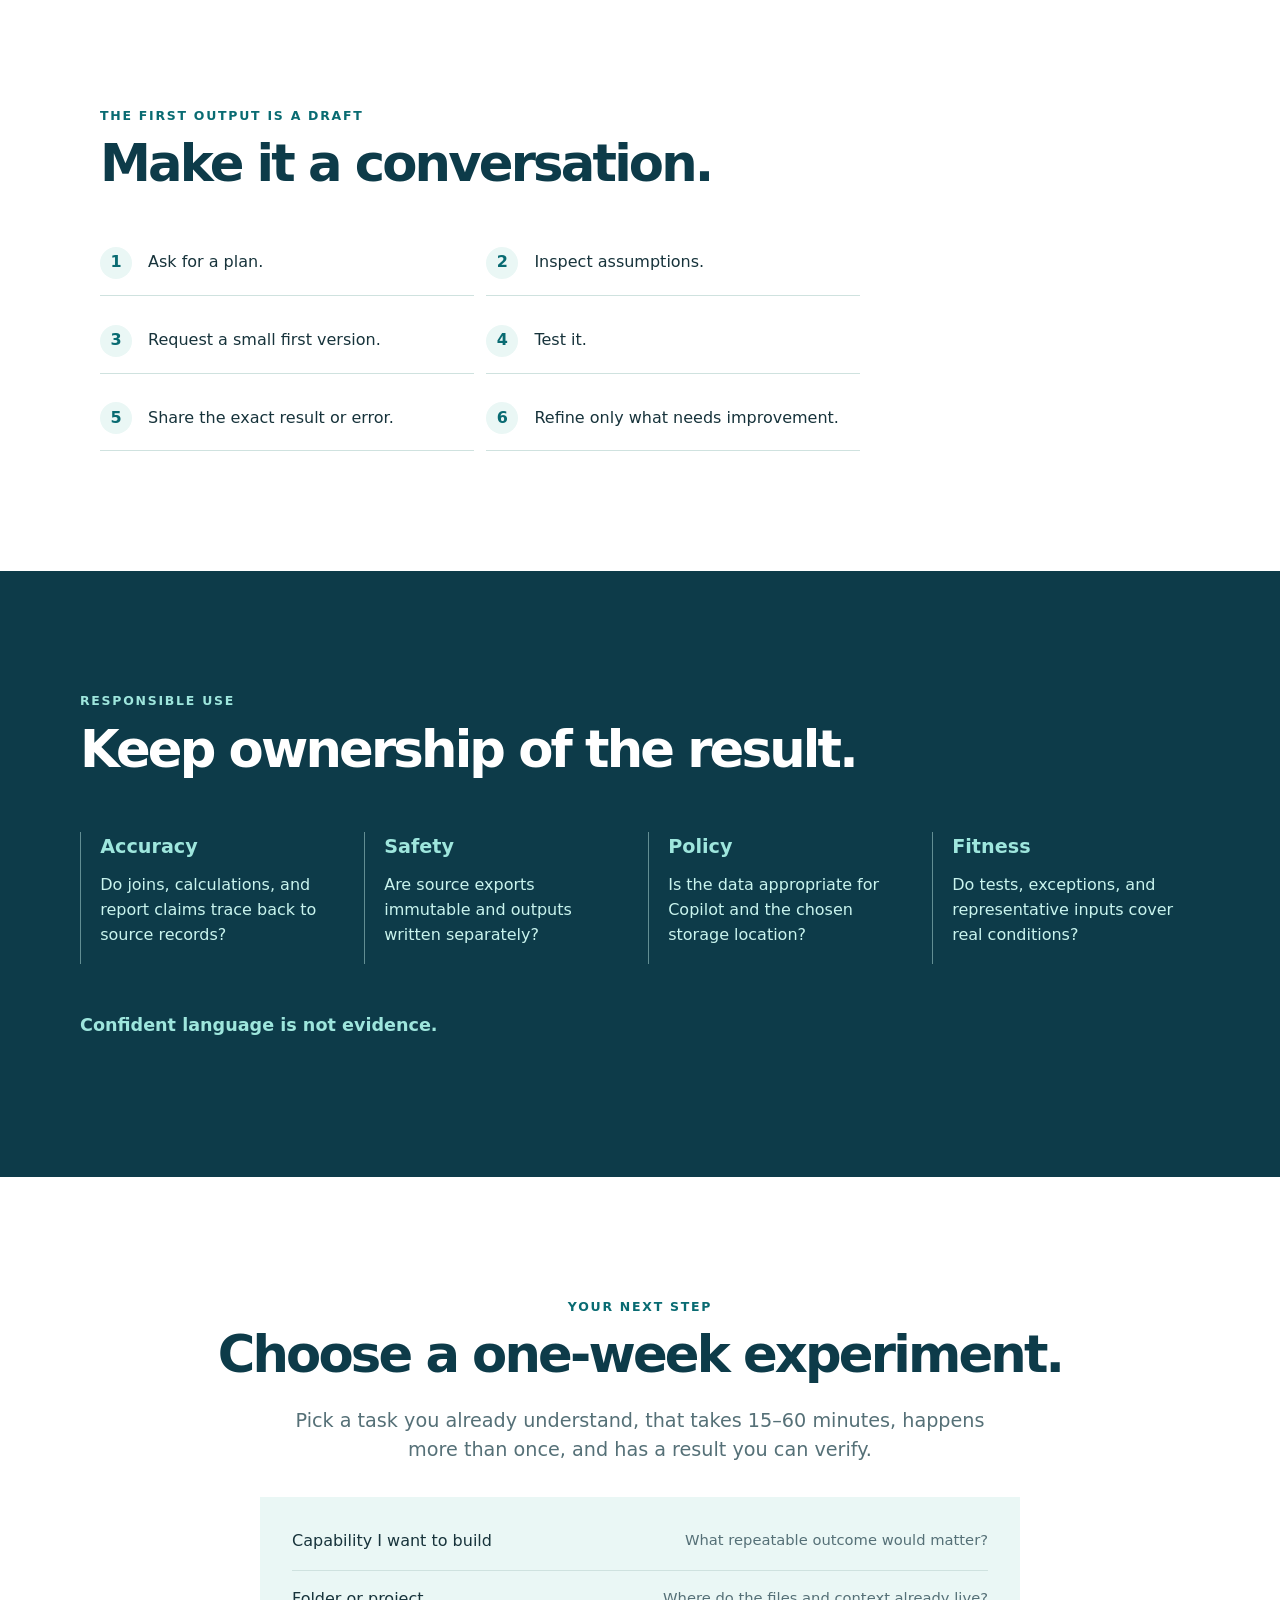
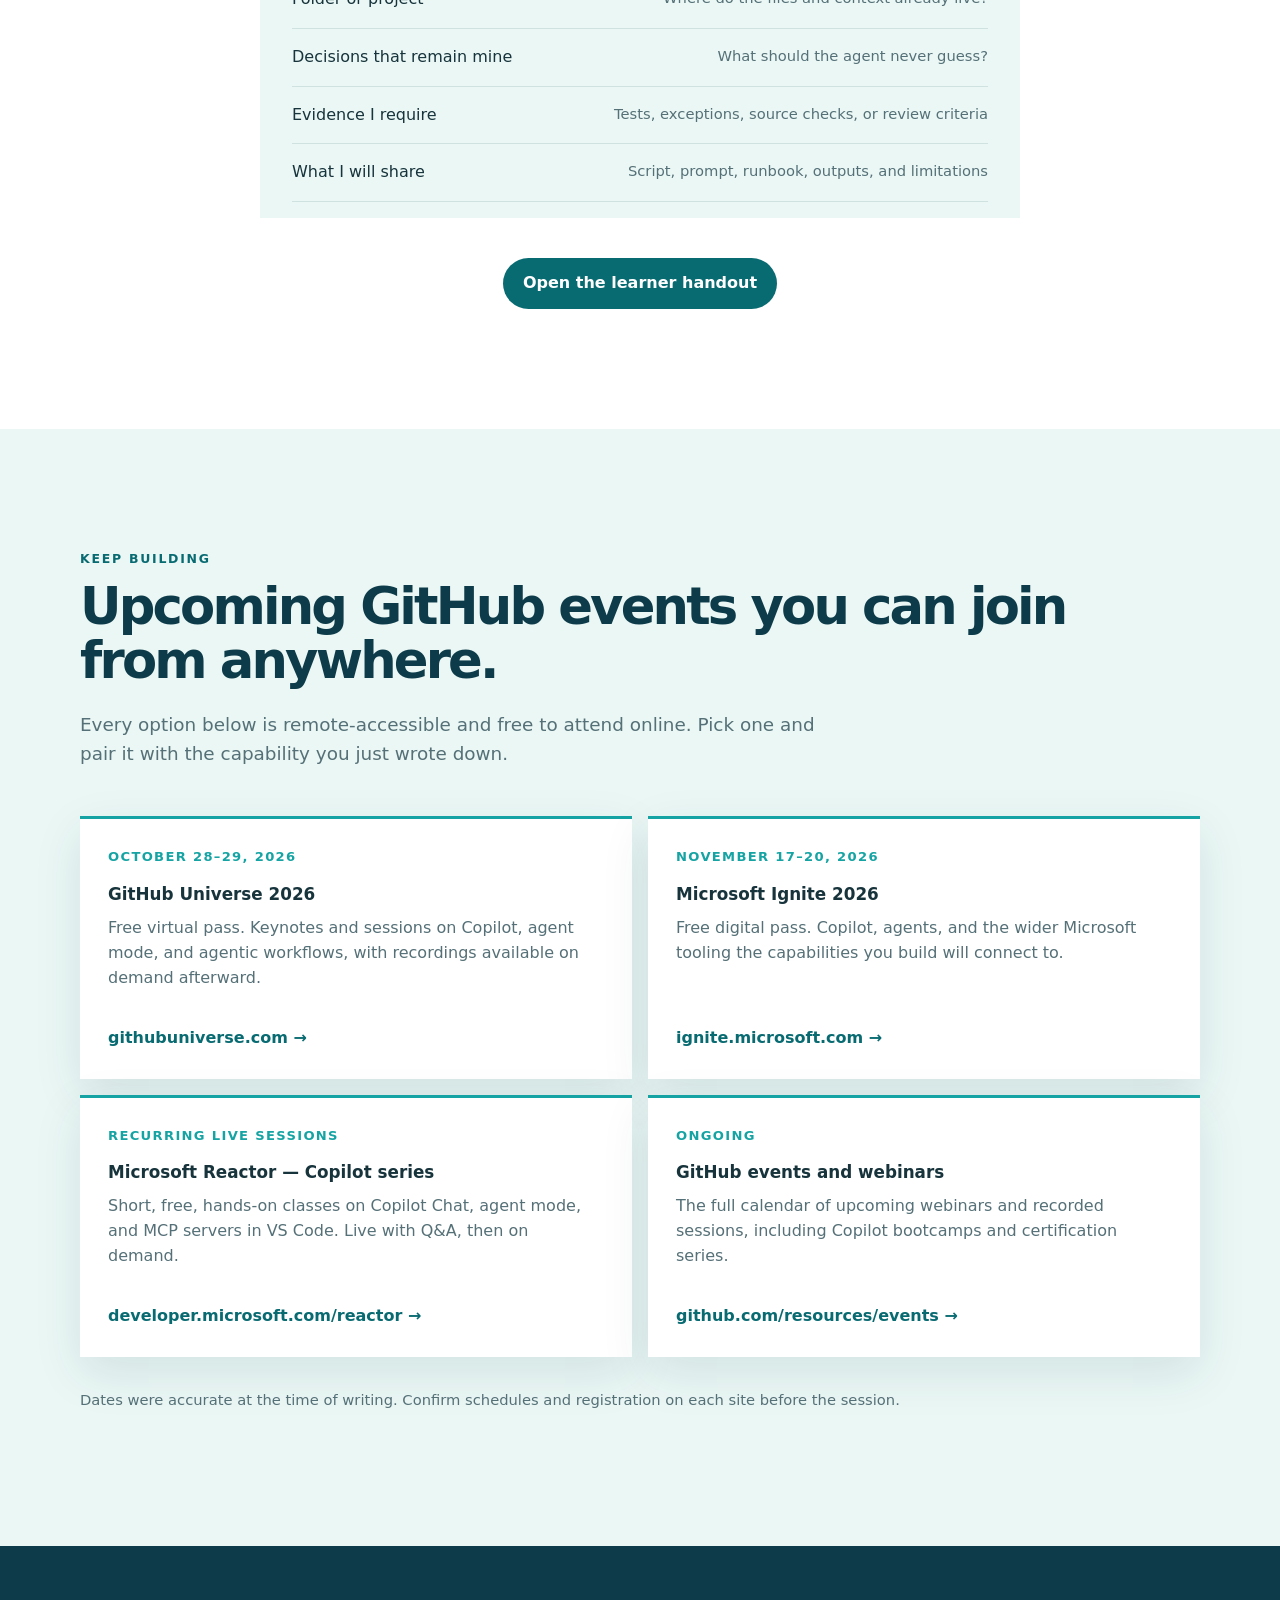
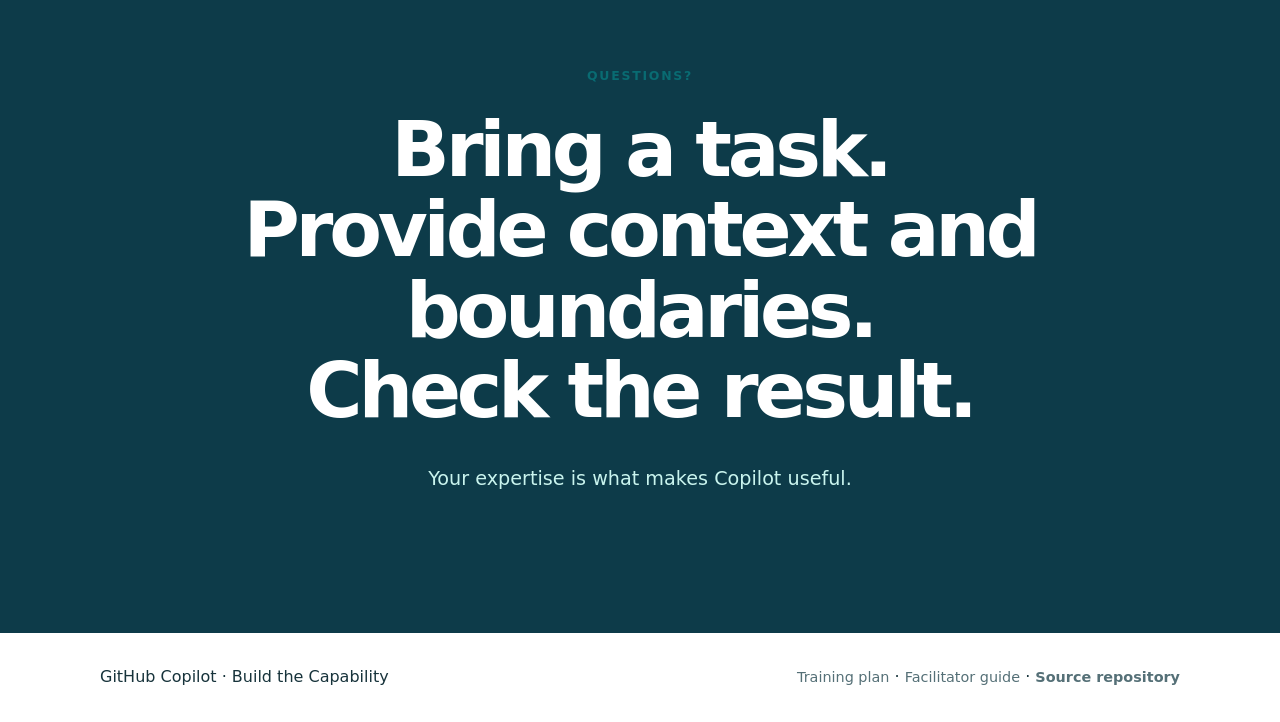
==== commit 6886961c: "Rename training materials to GitHub Copilot Co-authored-by: Copilot App <223556219+Copilot@users.nor" ====
--- a/index.html
+++ b/index.html
@@ -3,15 +3,15 @@
 <head>
   <meta charset="utf-8">
   <meta name="viewport" content="width=device-width, initial-scale=1">
-  <meta name="description" content="Outfitter with Microsoft — Build the Capability. A one-hour training for people who use GitHub Copilot and VS Code to work faster.">
-  <title>Outfitter with Microsoft</title>
+  <meta name="description" content="GitHub Copilot — Build the Capability. A one-hour training for people who use GitHub Copilot and VS Code to work faster.">
+  <title>GitHub Copilot</title>
   <link rel="stylesheet" href="styles.css">
 </head>
 <body>
   <header class="site-header">
-    <a class="brand" href="#home" aria-label="Outfitter with Microsoft home">
+    <a class="brand" href="#home" aria-label="GitHub Copilot home">
       <span class="brand-mark">✦</span>
-      <span>Outfitter with Microsoft</span>
+      <span>GitHub Copilot</span>
     </a>
     <nav aria-label="Primary navigation">
       <a href="#agenda">Agenda</a>
@@ -25,13 +25,13 @@
   <main>
     <section id="home" class="hero slide-section">
       <div class="hero-accent" aria-hidden="true"></div>
-      <div class="eyebrow">Outfitter with Microsoft · 60 minutes</div>
+      <div class="eyebrow">GitHub Copilot · 60 minutes</div>
       <h1>Build the capability.<br><span>Use Copilot where the real work happens.</span></h1>
       <p class="hero-lede">A practical session for people who build dashboards, apps, automation, AI agents, and code—and want to do more meaningful work with GitHub Copilot and VS Code.</p>
       <div class="hero-actions">
         <a class="button button-primary" href="#agenda">Start the training</a>
         <a class="button button-secondary" href="learner-handout.html">Open the visual handout</a>
-        <a class="button button-secondary" href="outfitter-with-microsoft.pptx">Download the presentation</a>
+        <a class="button button-secondary" href="github-copilot.pptx">Download the presentation</a>
       </div>
       <p class="hero-note">Focused on personal and small-team productivity, especially for people who already know their work and want a better workflow, not a software-engineering bootcamp.</p>
     </section>
@@ -199,7 +199,7 @@
   </main>
 
   <footer class="site-footer">
-    <span>Outfitter with Microsoft · Build the Capability</span>
+    <span>GitHub Copilot · Build the Capability</span>
     <span><a href="training-plan.md">Training plan</a> · <a href="facilitator-guide.md">Facilitator guide</a> · <a class="repo-link" href="https://github.com/beardofedu/github-copilot-professional-productivity-training" target="_blank" rel="noopener">Source repository</a></span>
   </footer>
 </body>
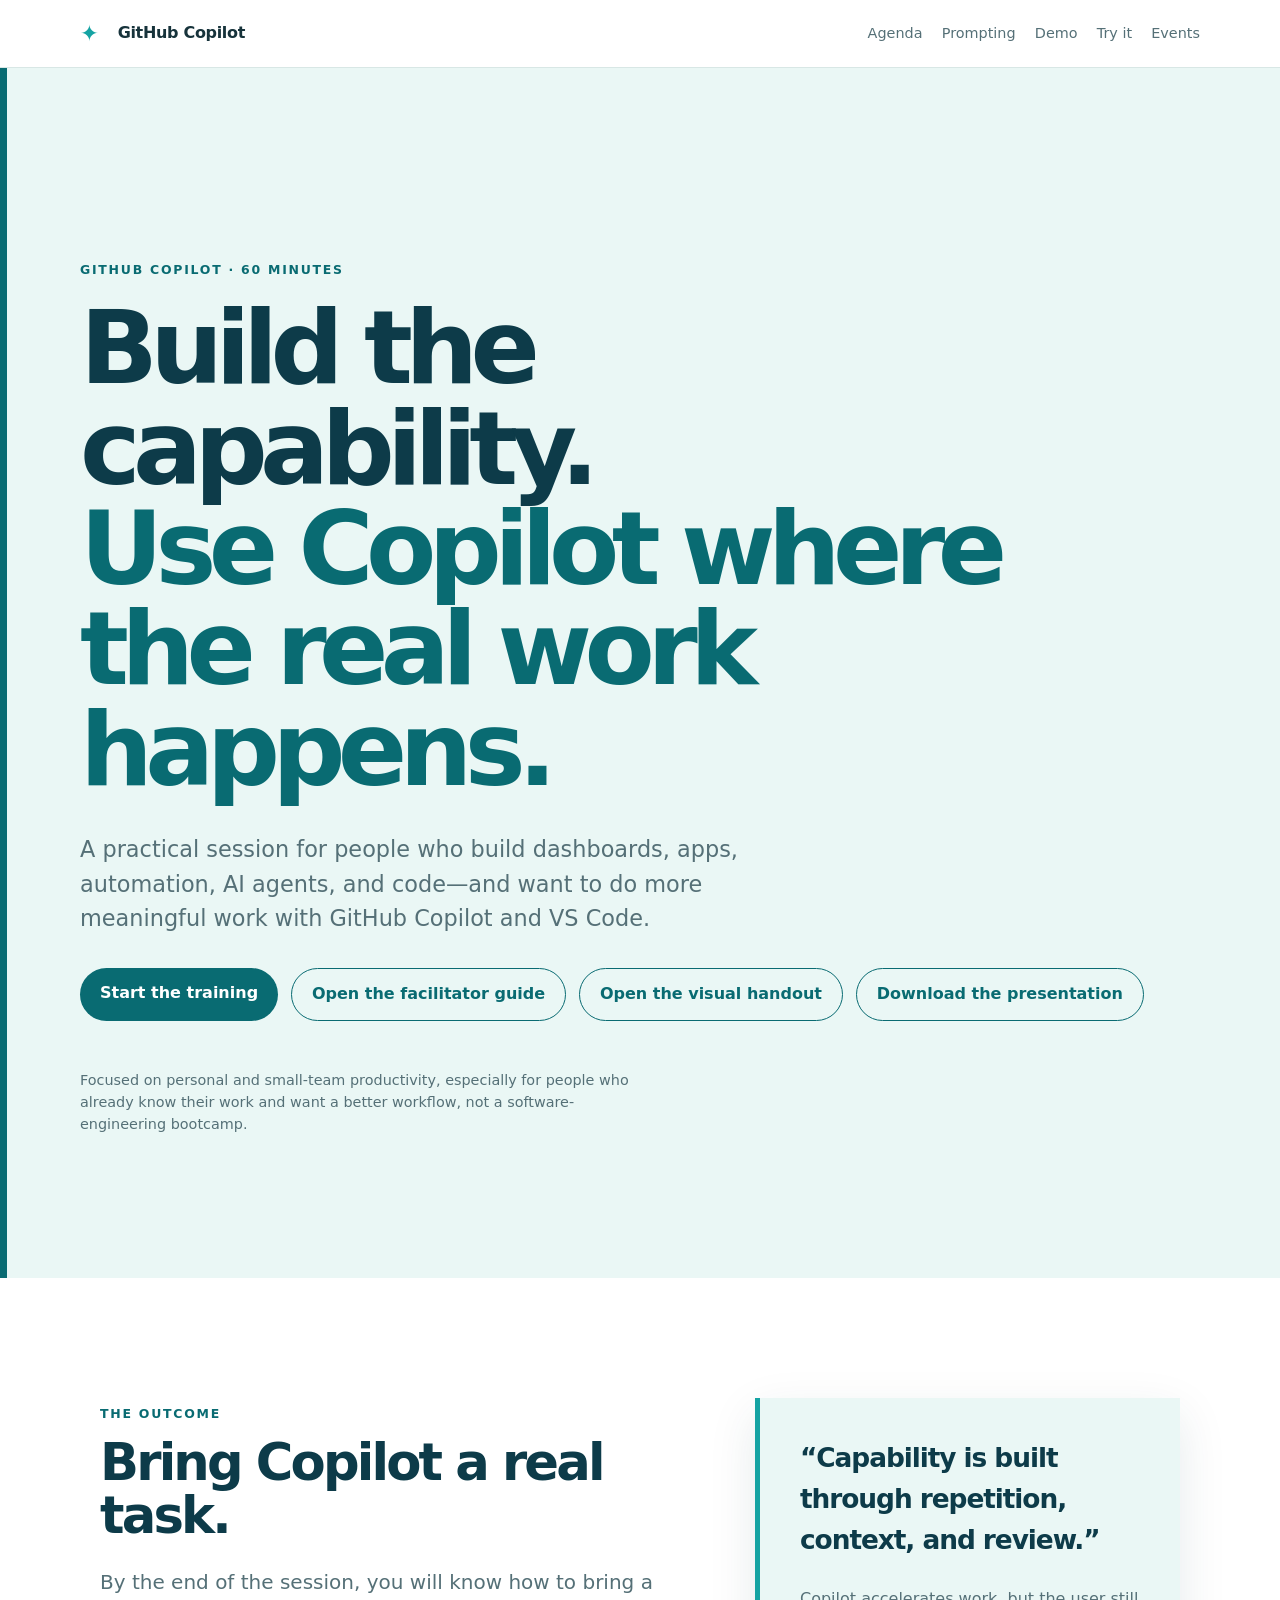
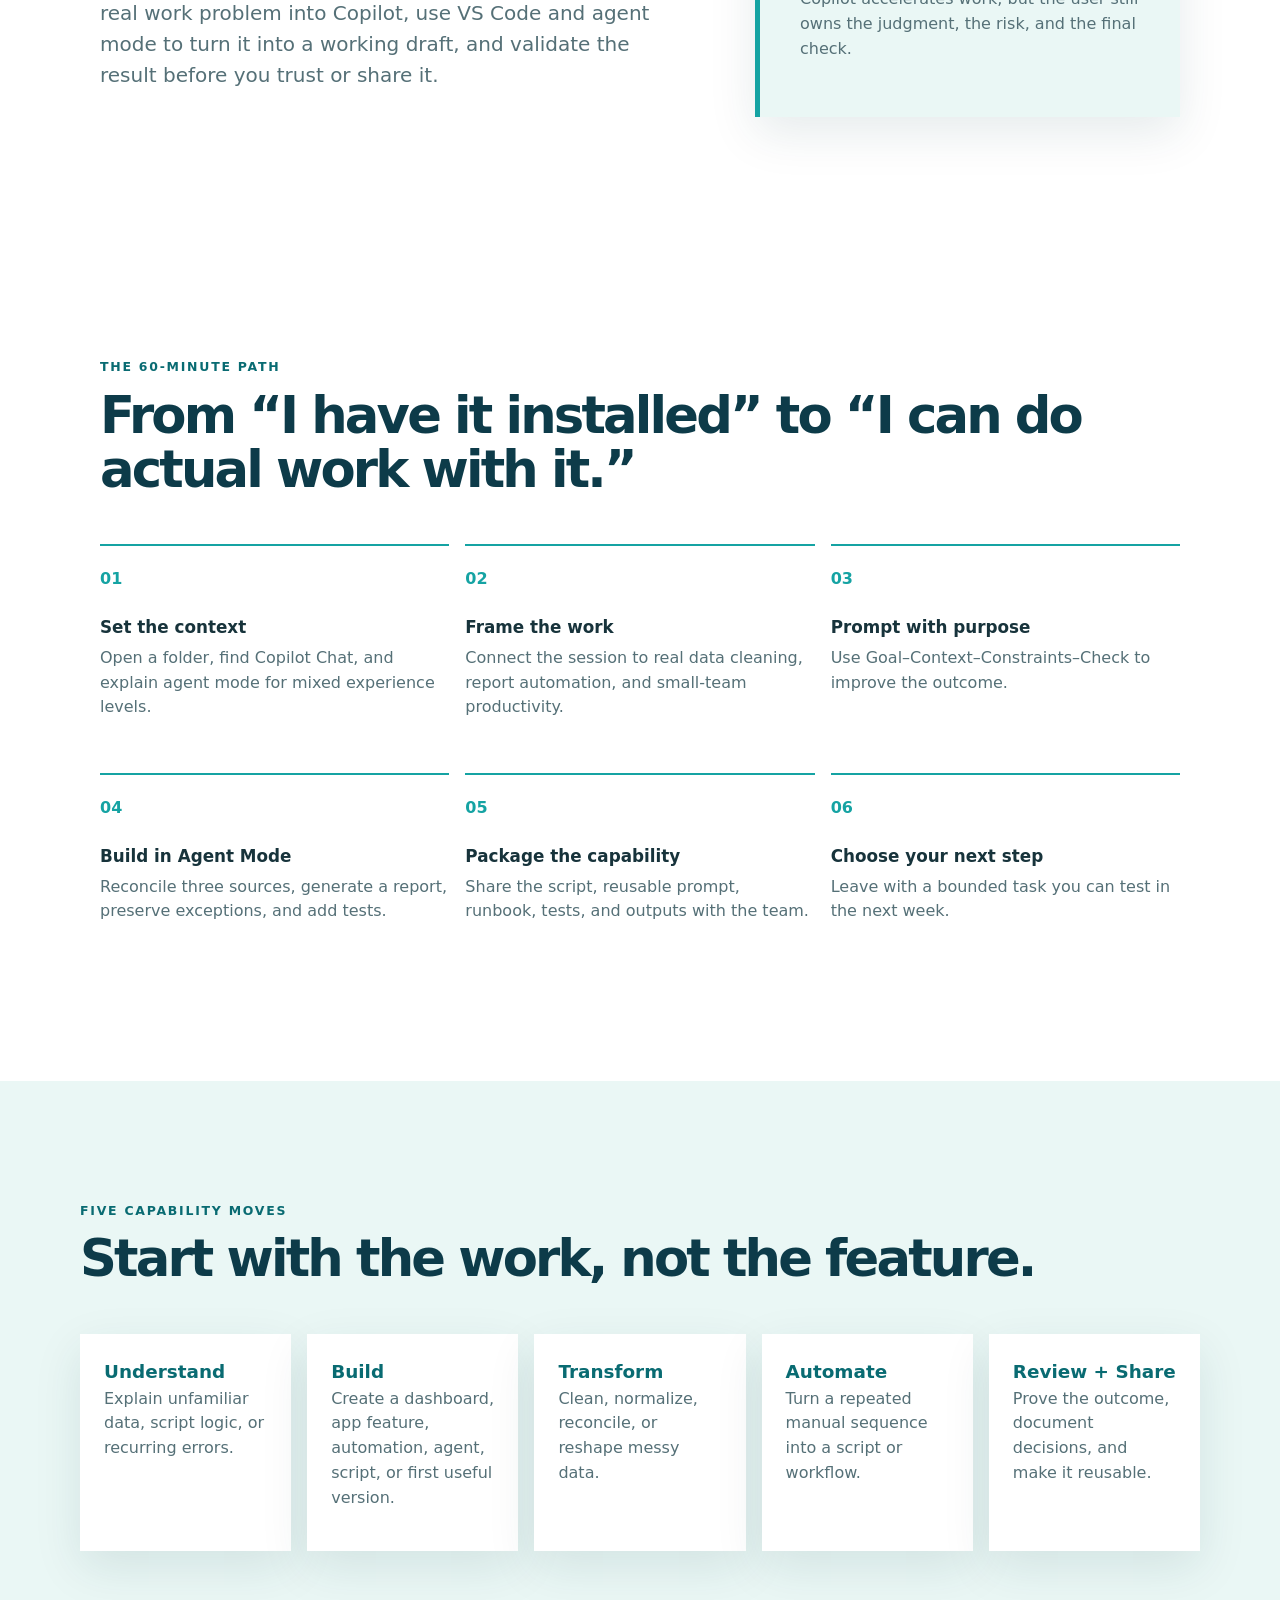
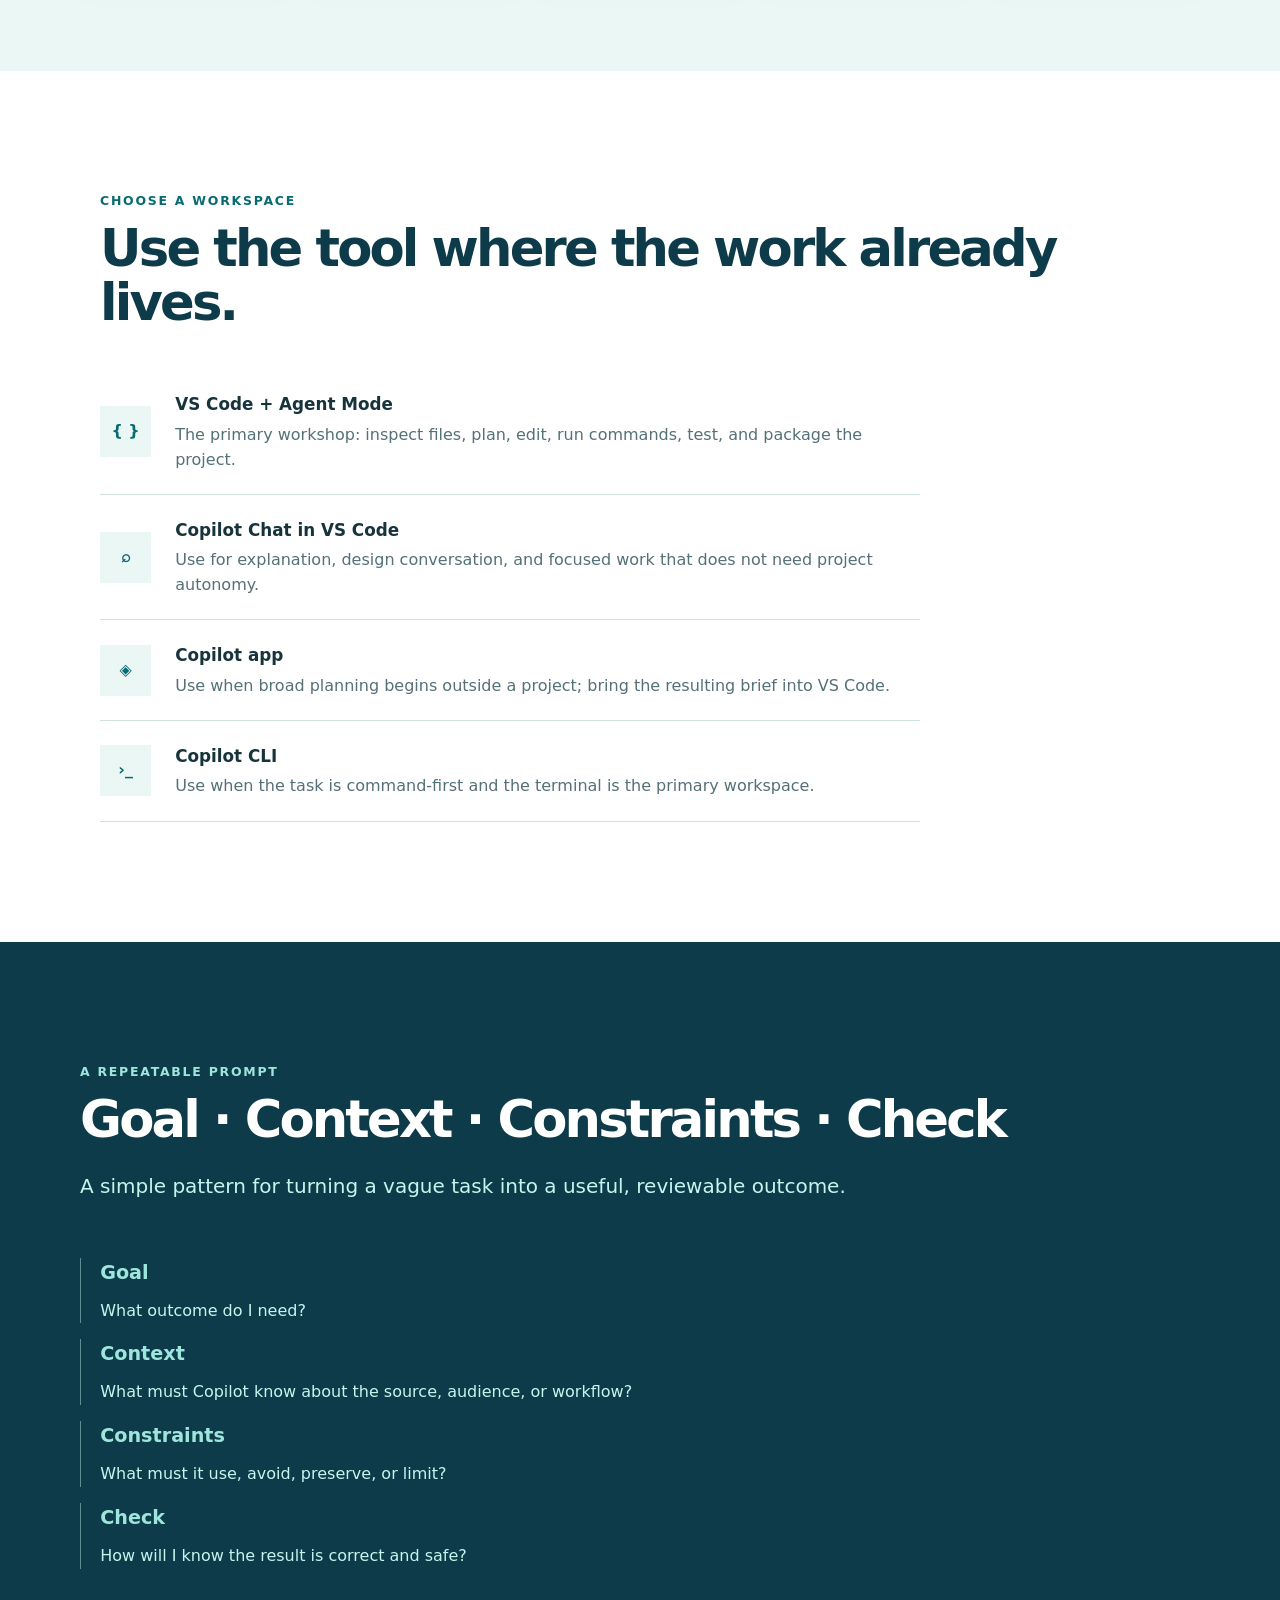
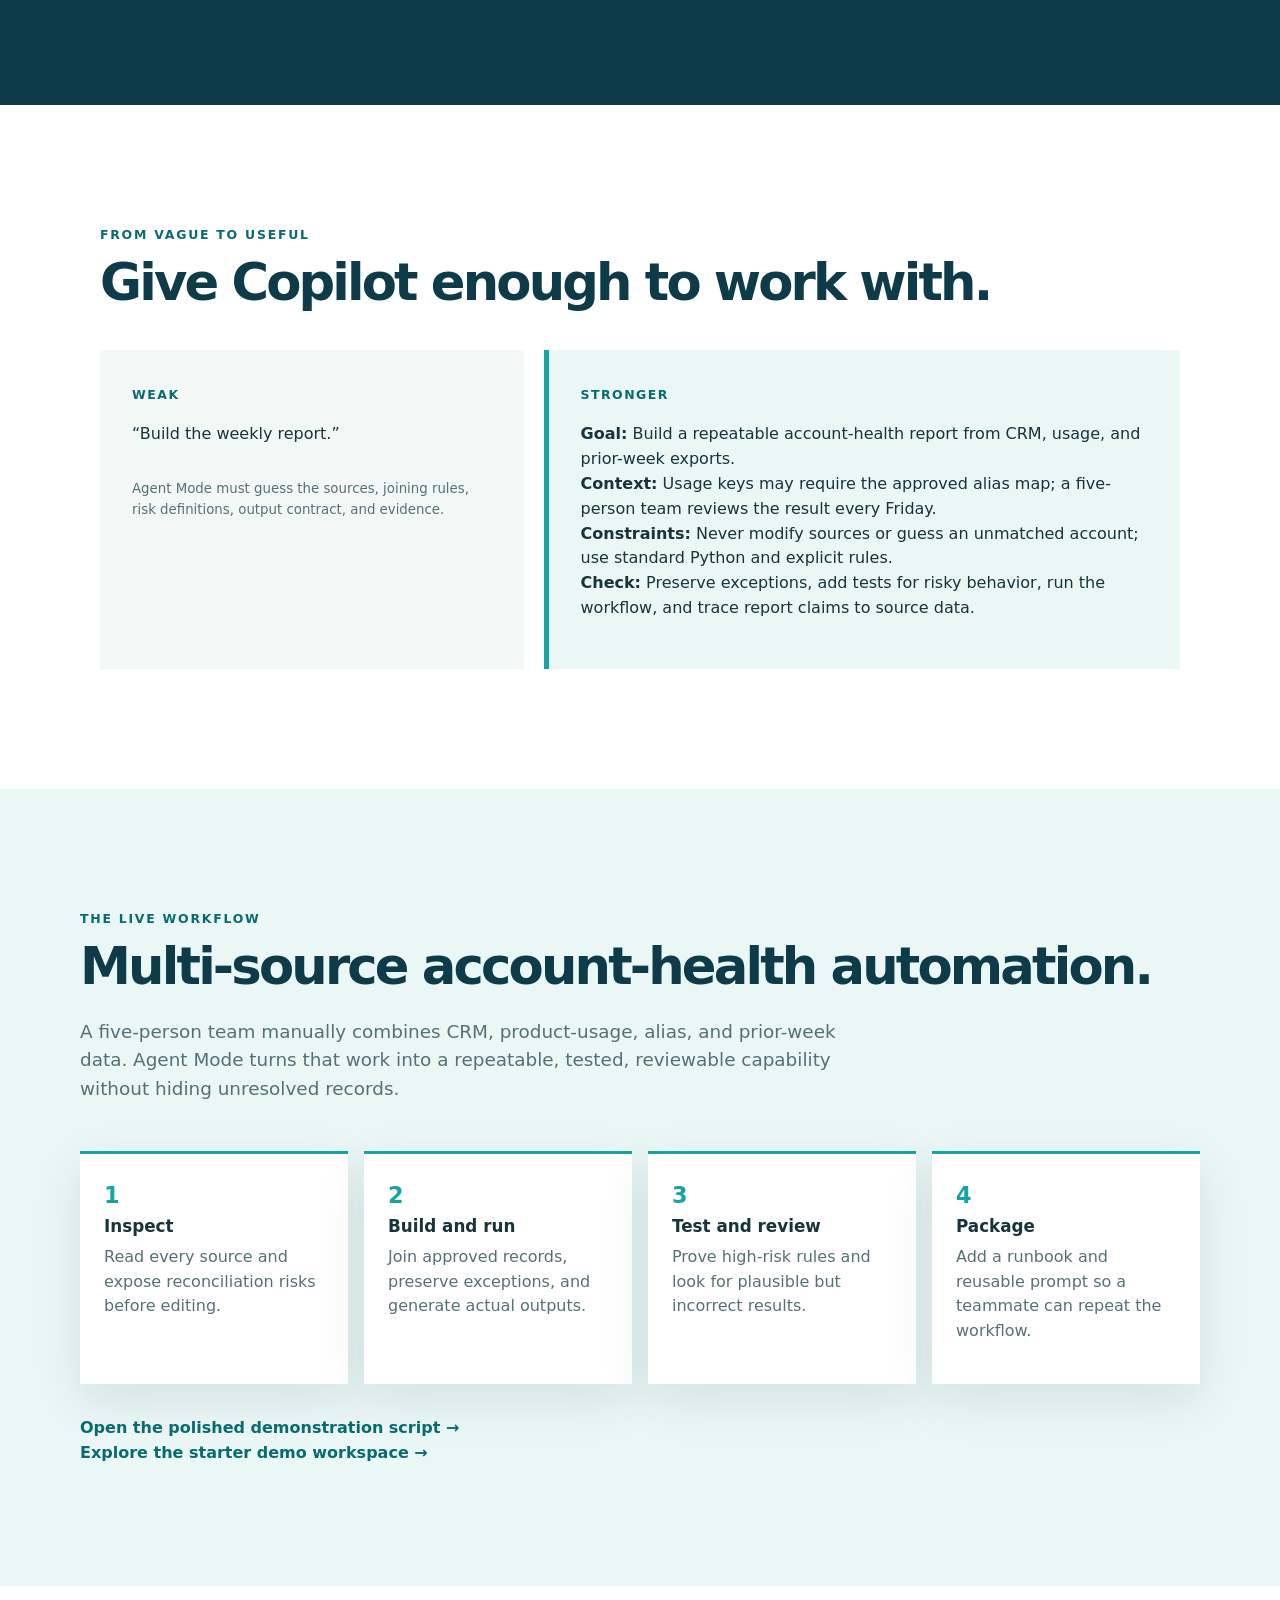
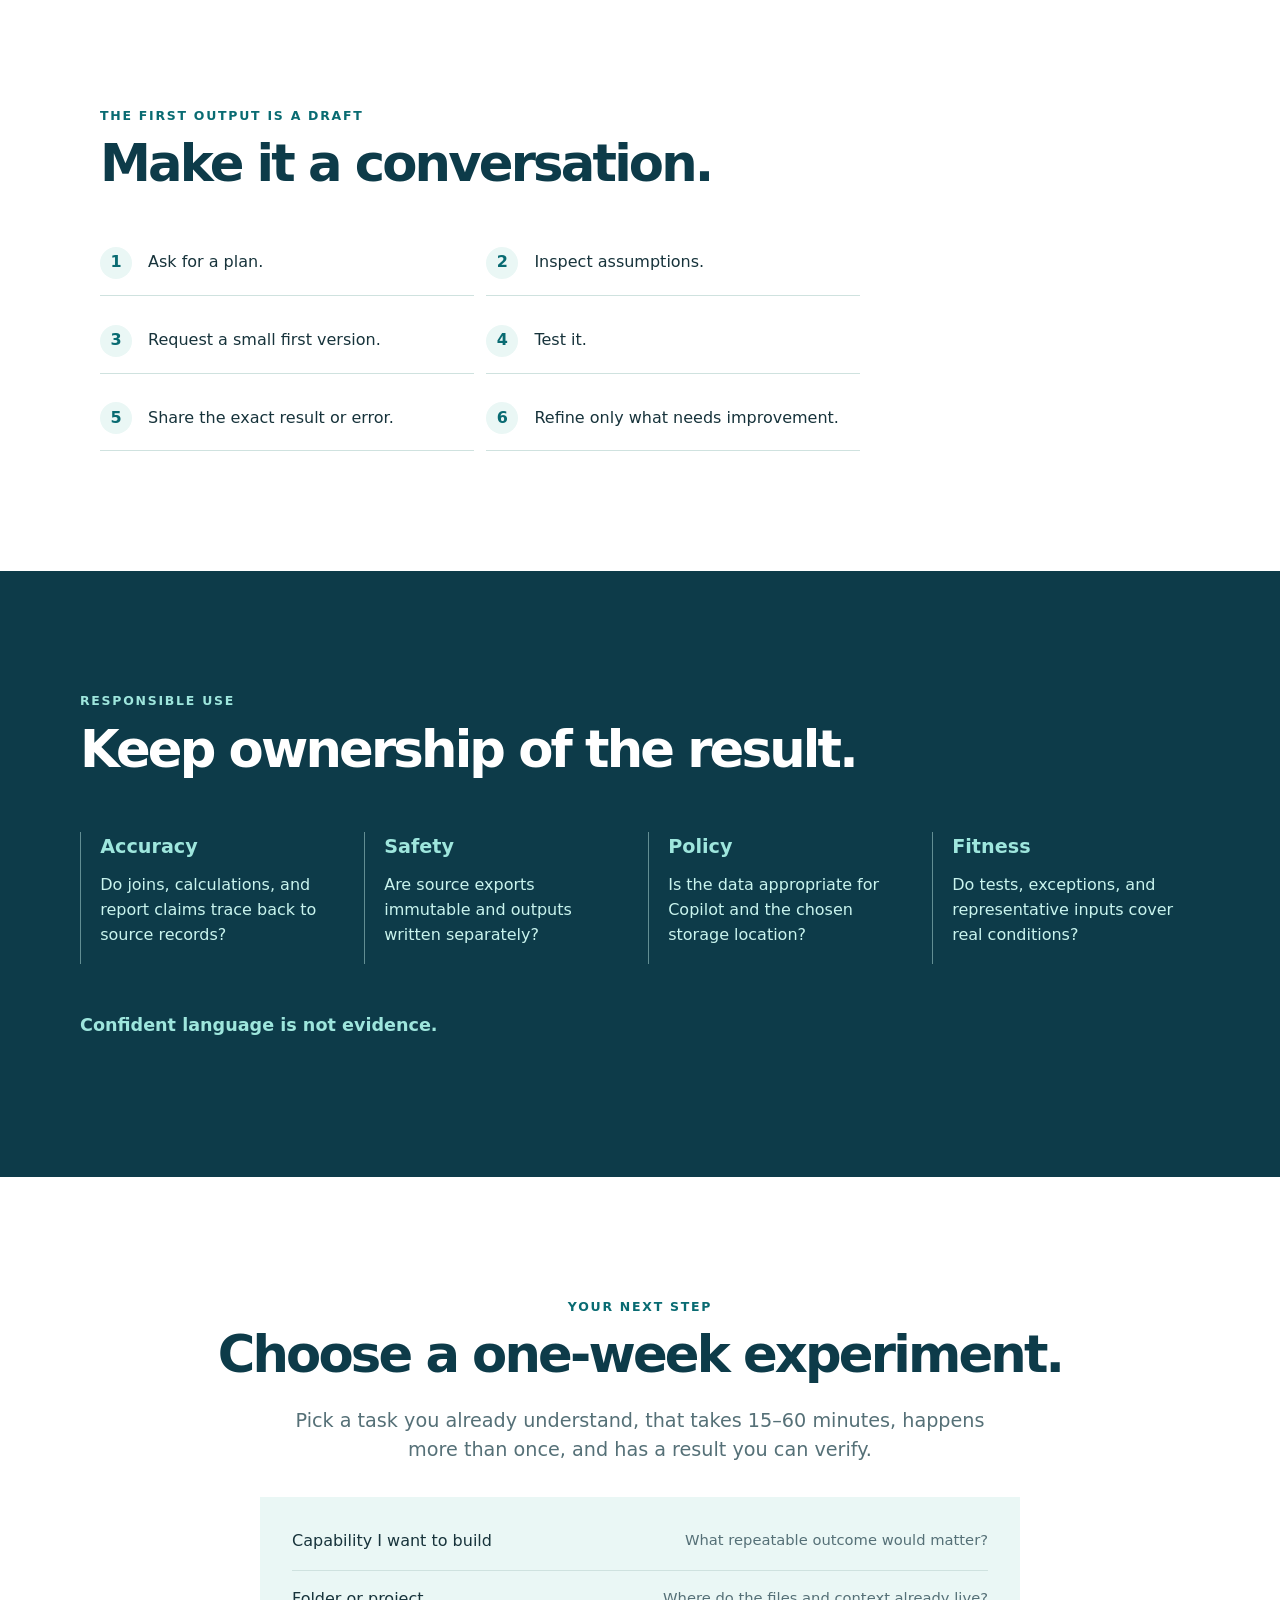
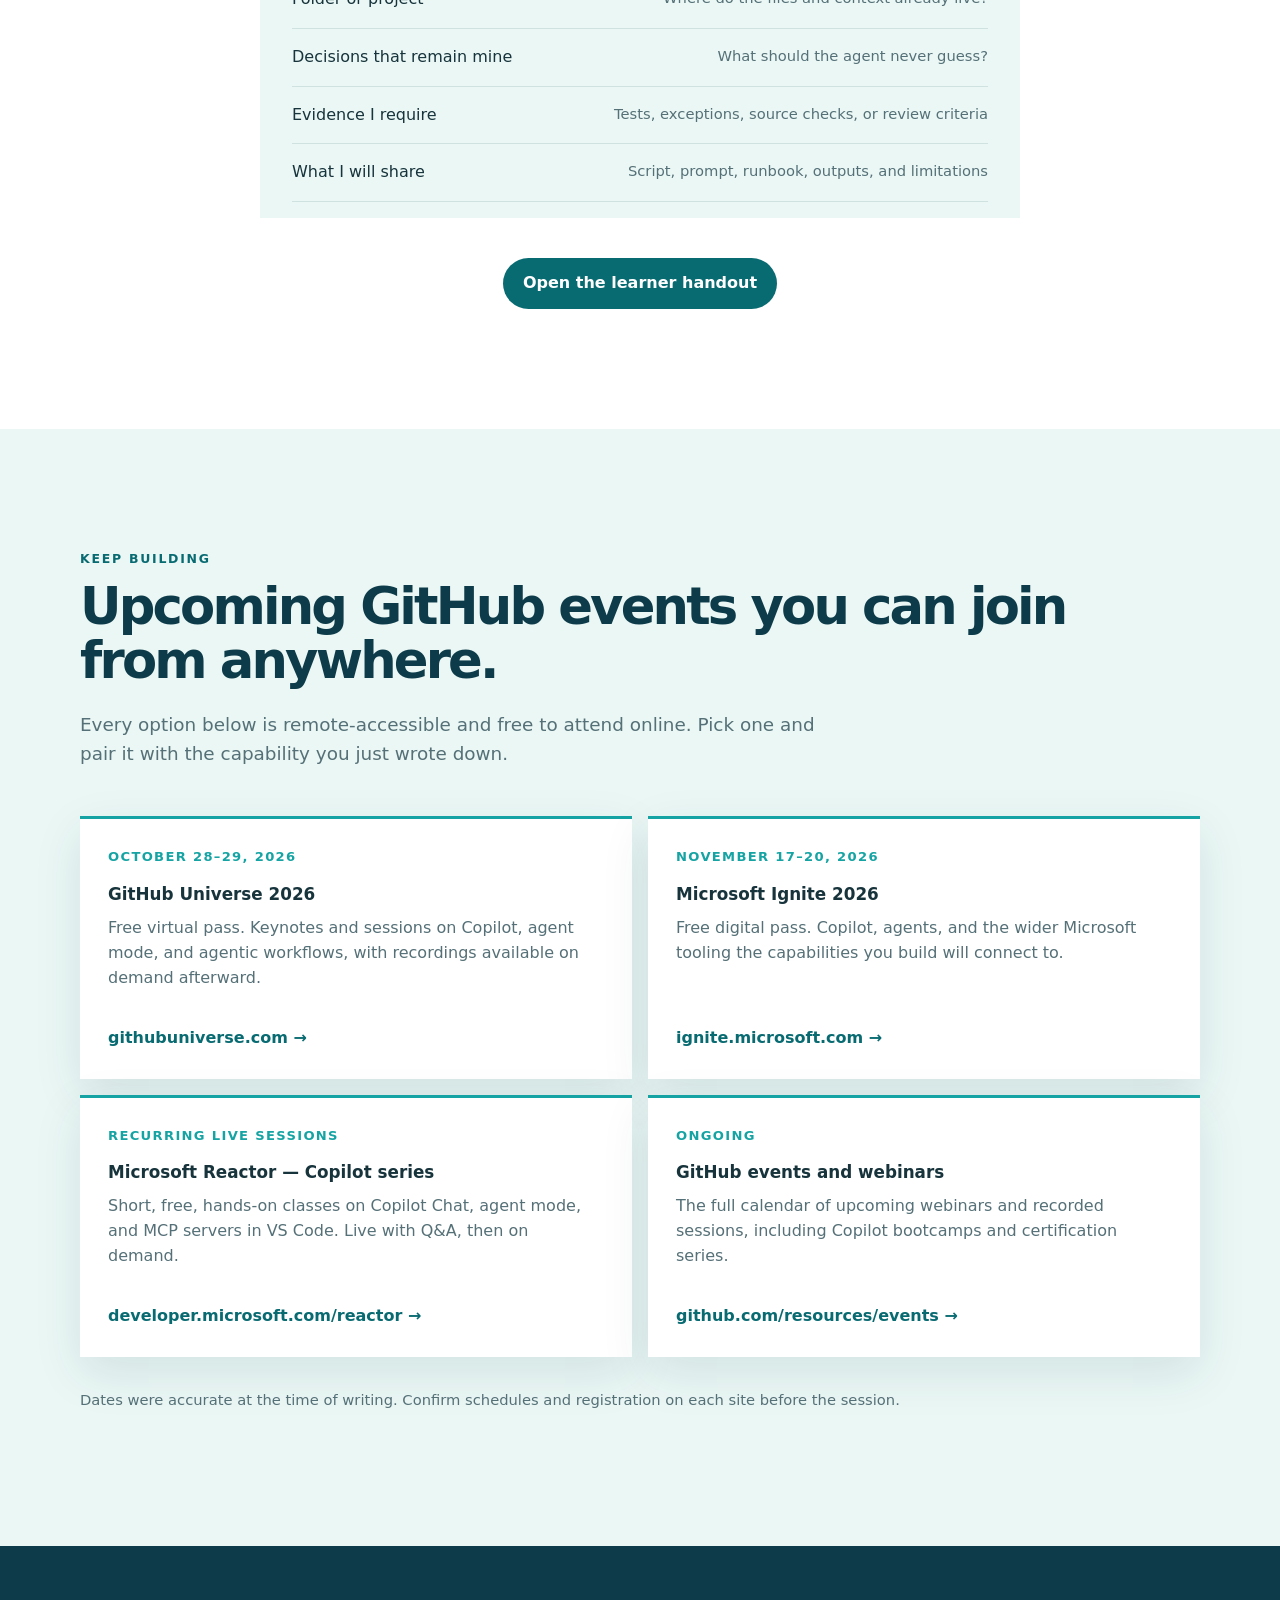
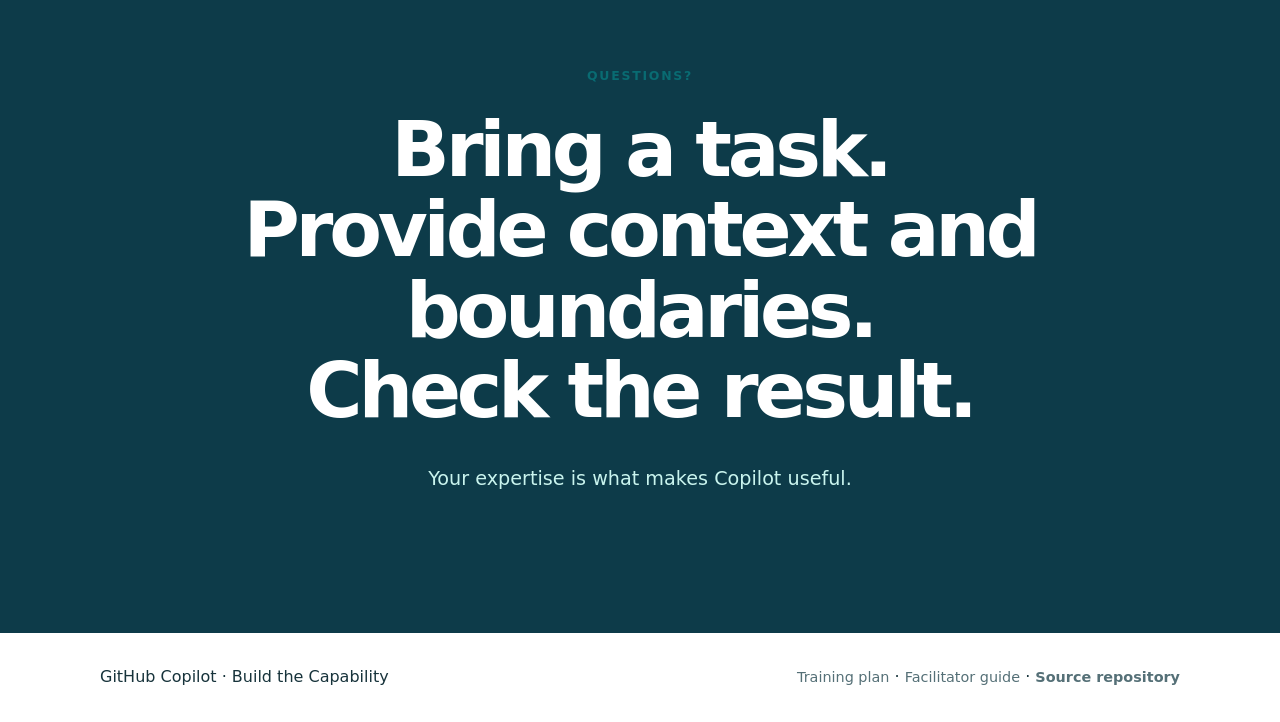
==== commit ad30c5cf: "Add facilitator guide HTML page Co-authored-by: Copilot App <223556219+Copilot@users.noreply.github." ====
--- a/index.html
+++ b/index.html
@@ -30,6 +30,7 @@
       <p class="hero-lede">A practical session for people who build dashboards, apps, automation, AI agents, and code—and want to do more meaningful work with GitHub Copilot and VS Code.</p>
       <div class="hero-actions">
         <a class="button button-primary" href="#agenda">Start the training</a>
+        <a class="button button-secondary" href="facilitator-guide.html">Open the facilitator guide</a>
         <a class="button button-secondary" href="learner-handout.html">Open the visual handout</a>
         <a class="button button-secondary" href="github-copilot.pptx">Download the presentation</a>
       </div>
@@ -200,7 +201,7 @@
 
   <footer class="site-footer">
     <span>GitHub Copilot · Build the Capability</span>
-    <span><a href="training-plan.md">Training plan</a> · <a href="facilitator-guide.md">Facilitator guide</a> · <a class="repo-link" href="https://github.com/beardofedu/github-copilot-professional-productivity-training" target="_blank" rel="noopener">Source repository</a></span>
+    <span><a href="training-plan.md">Training plan</a> · <a href="facilitator-guide.html">Facilitator guide</a> · <a class="repo-link" href="https://github.com/beardofedu/github-copilot-professional-productivity-training" target="_blank" rel="noopener">Source repository</a></span>
   </footer>
 </body>
 </html>
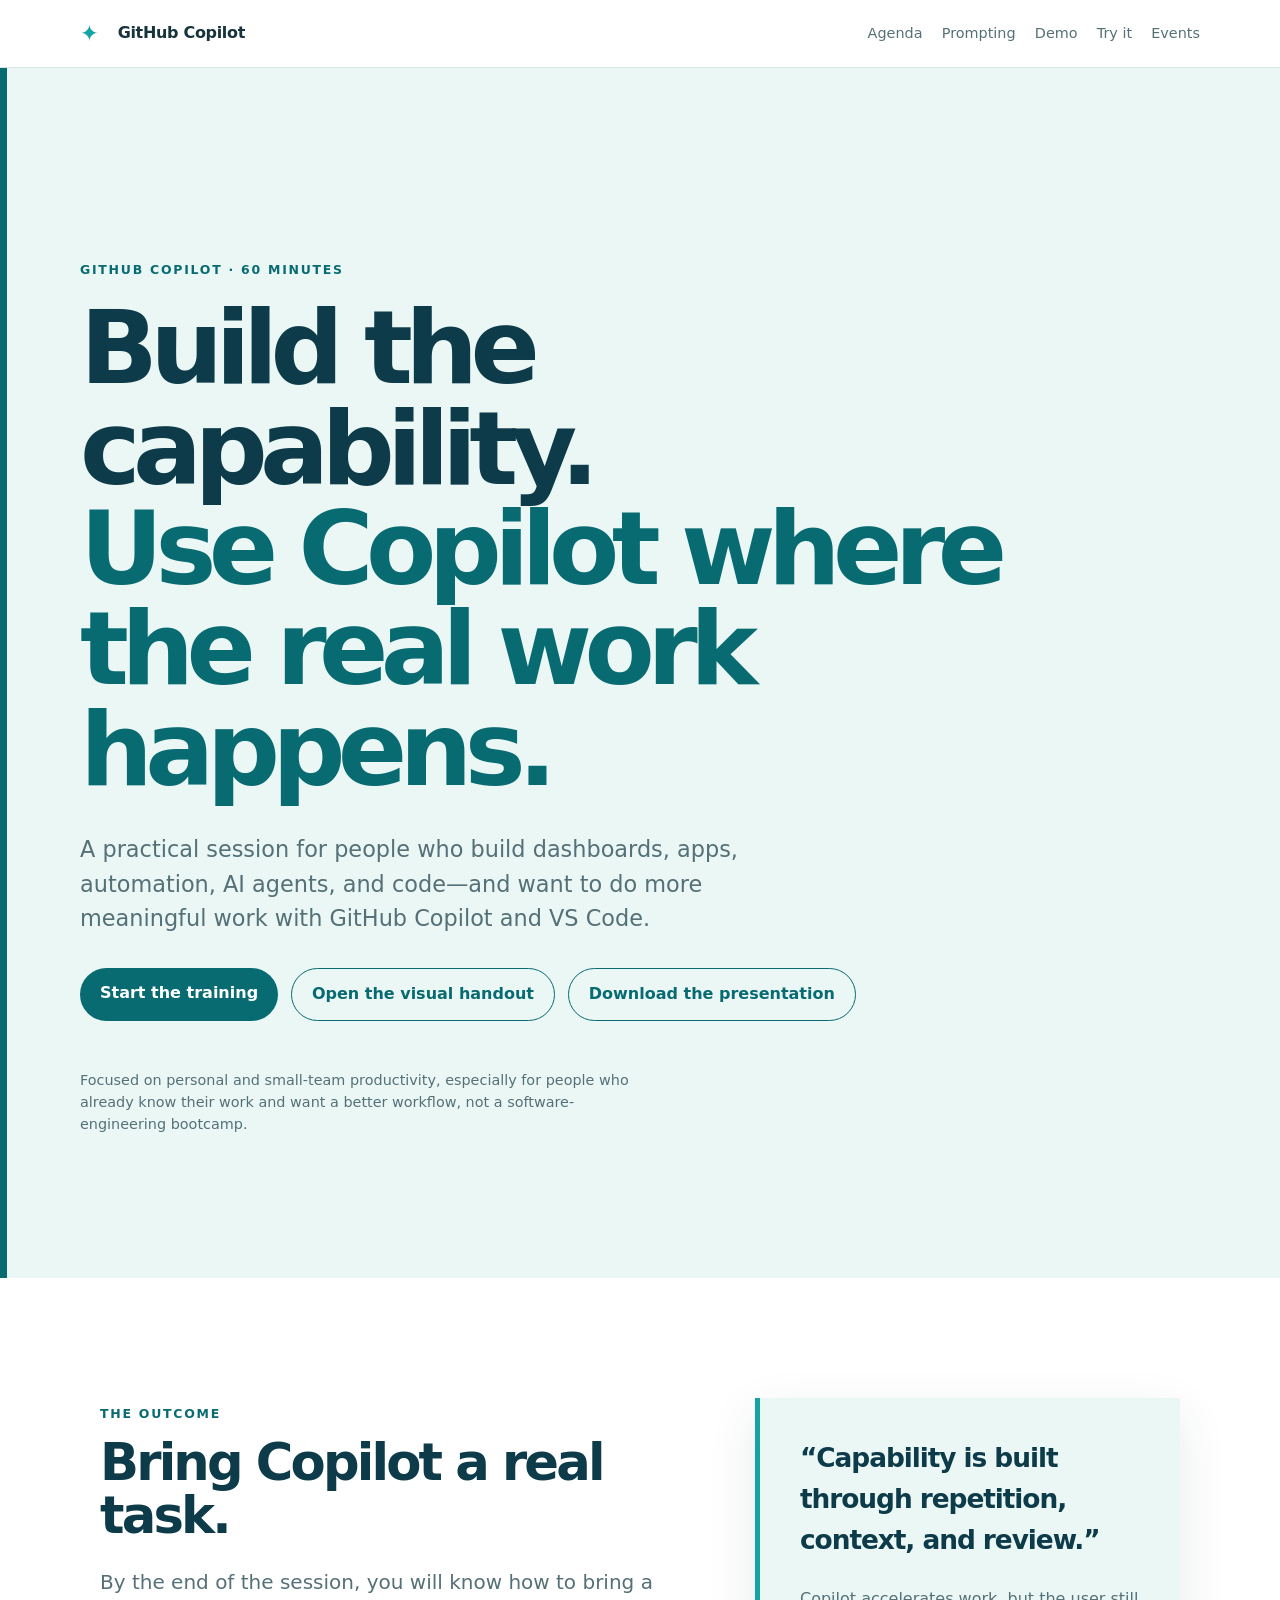
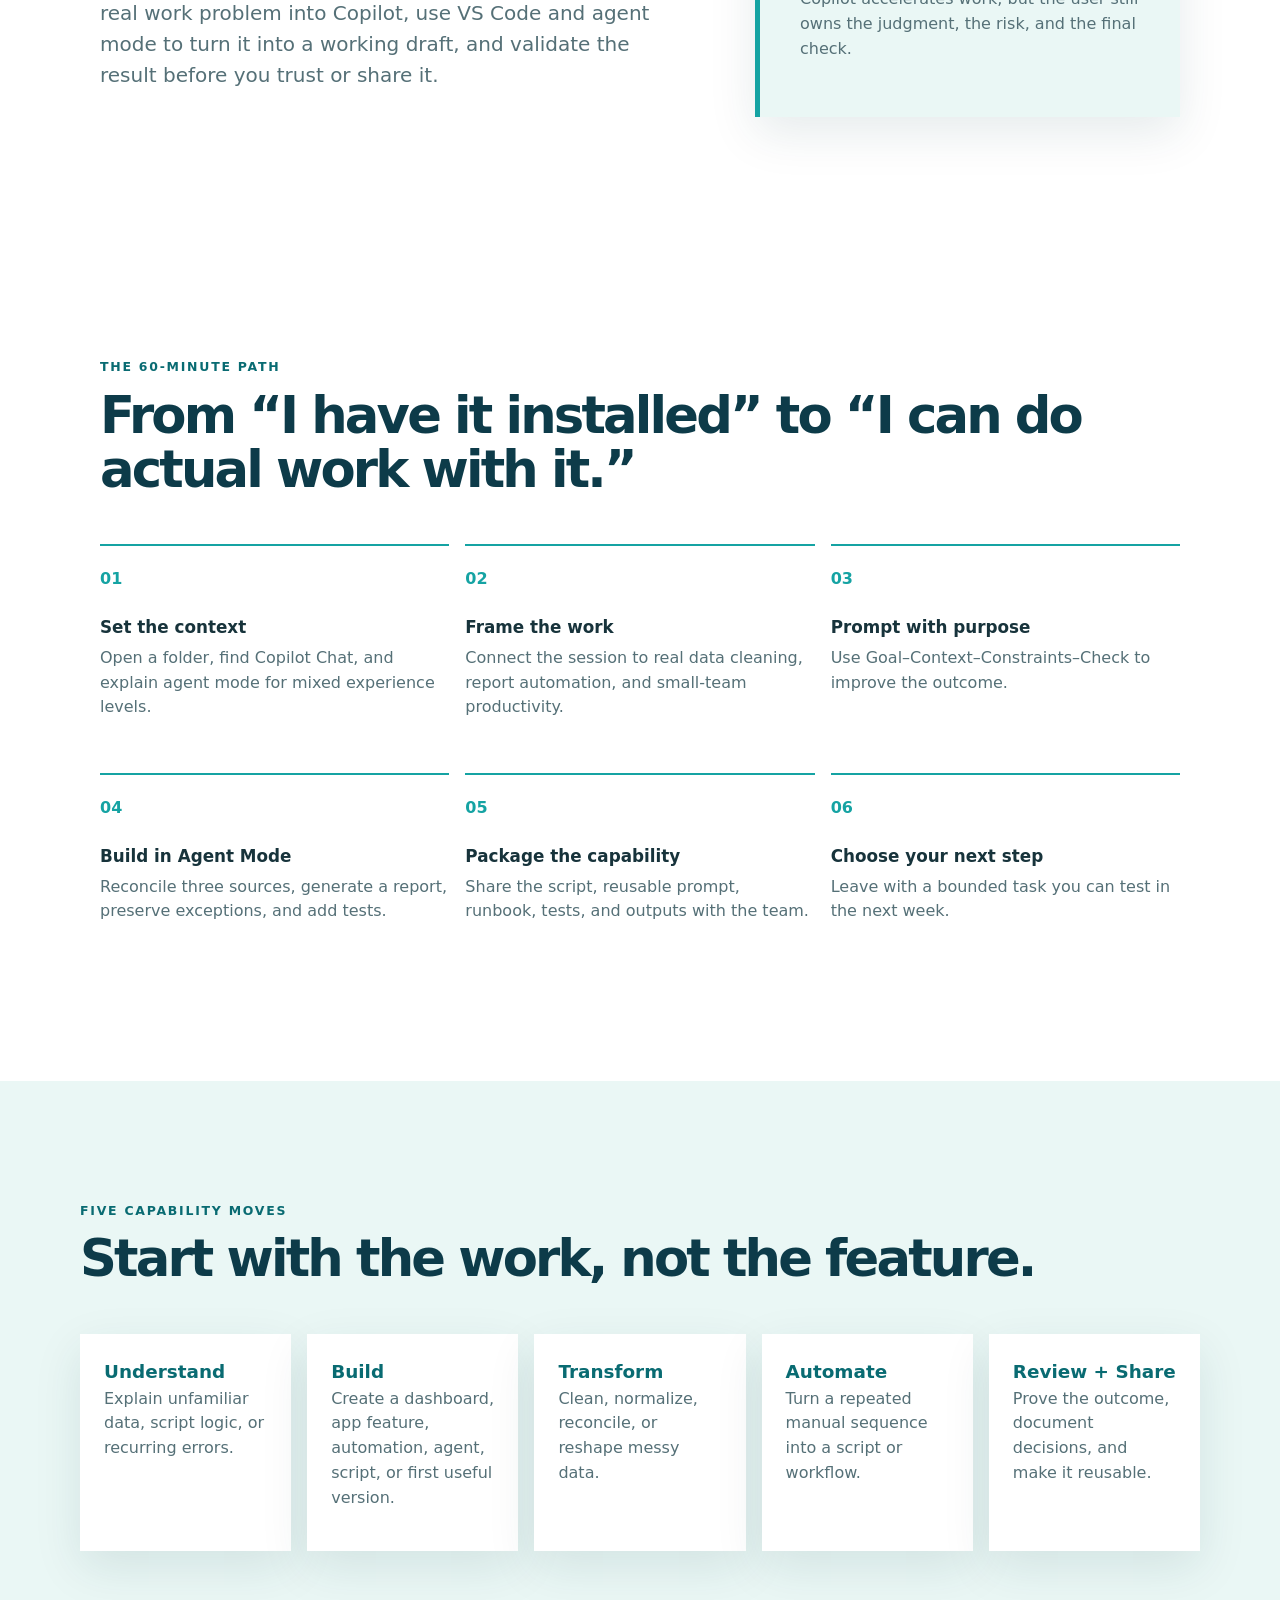
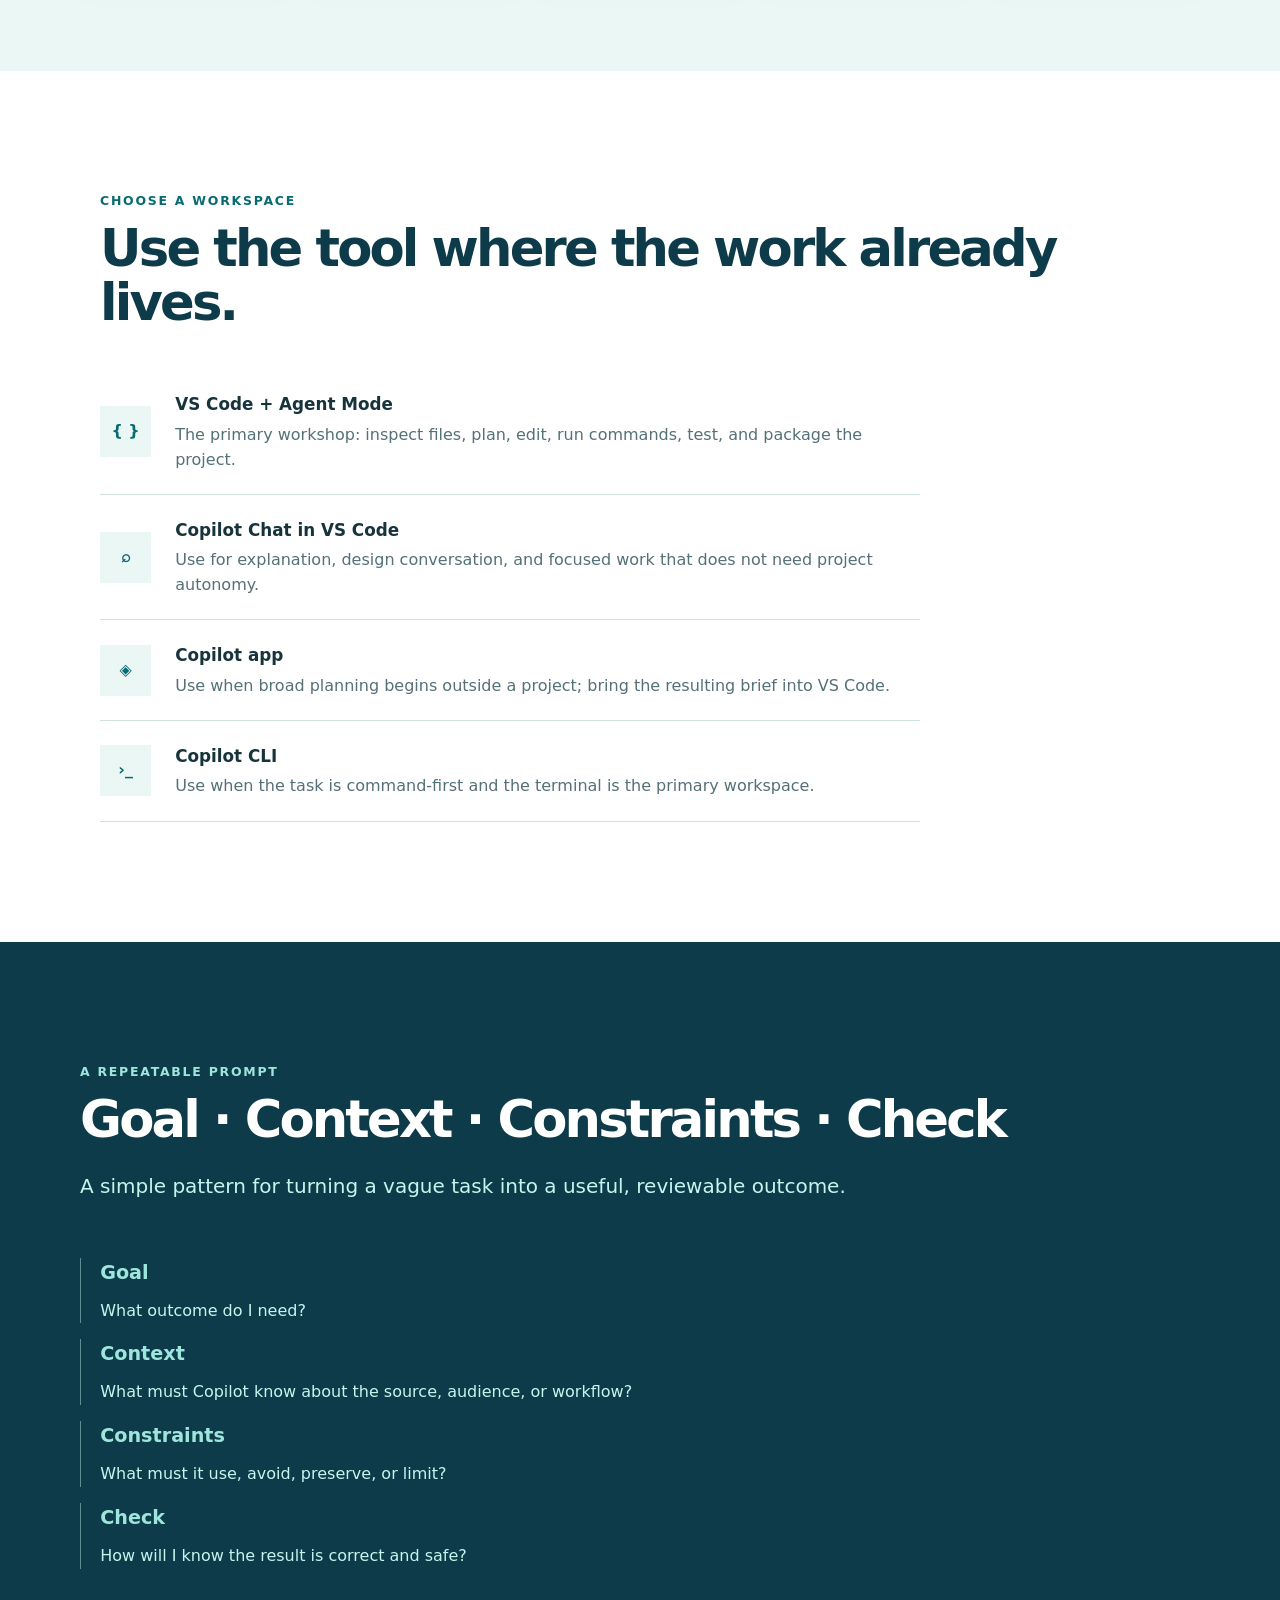
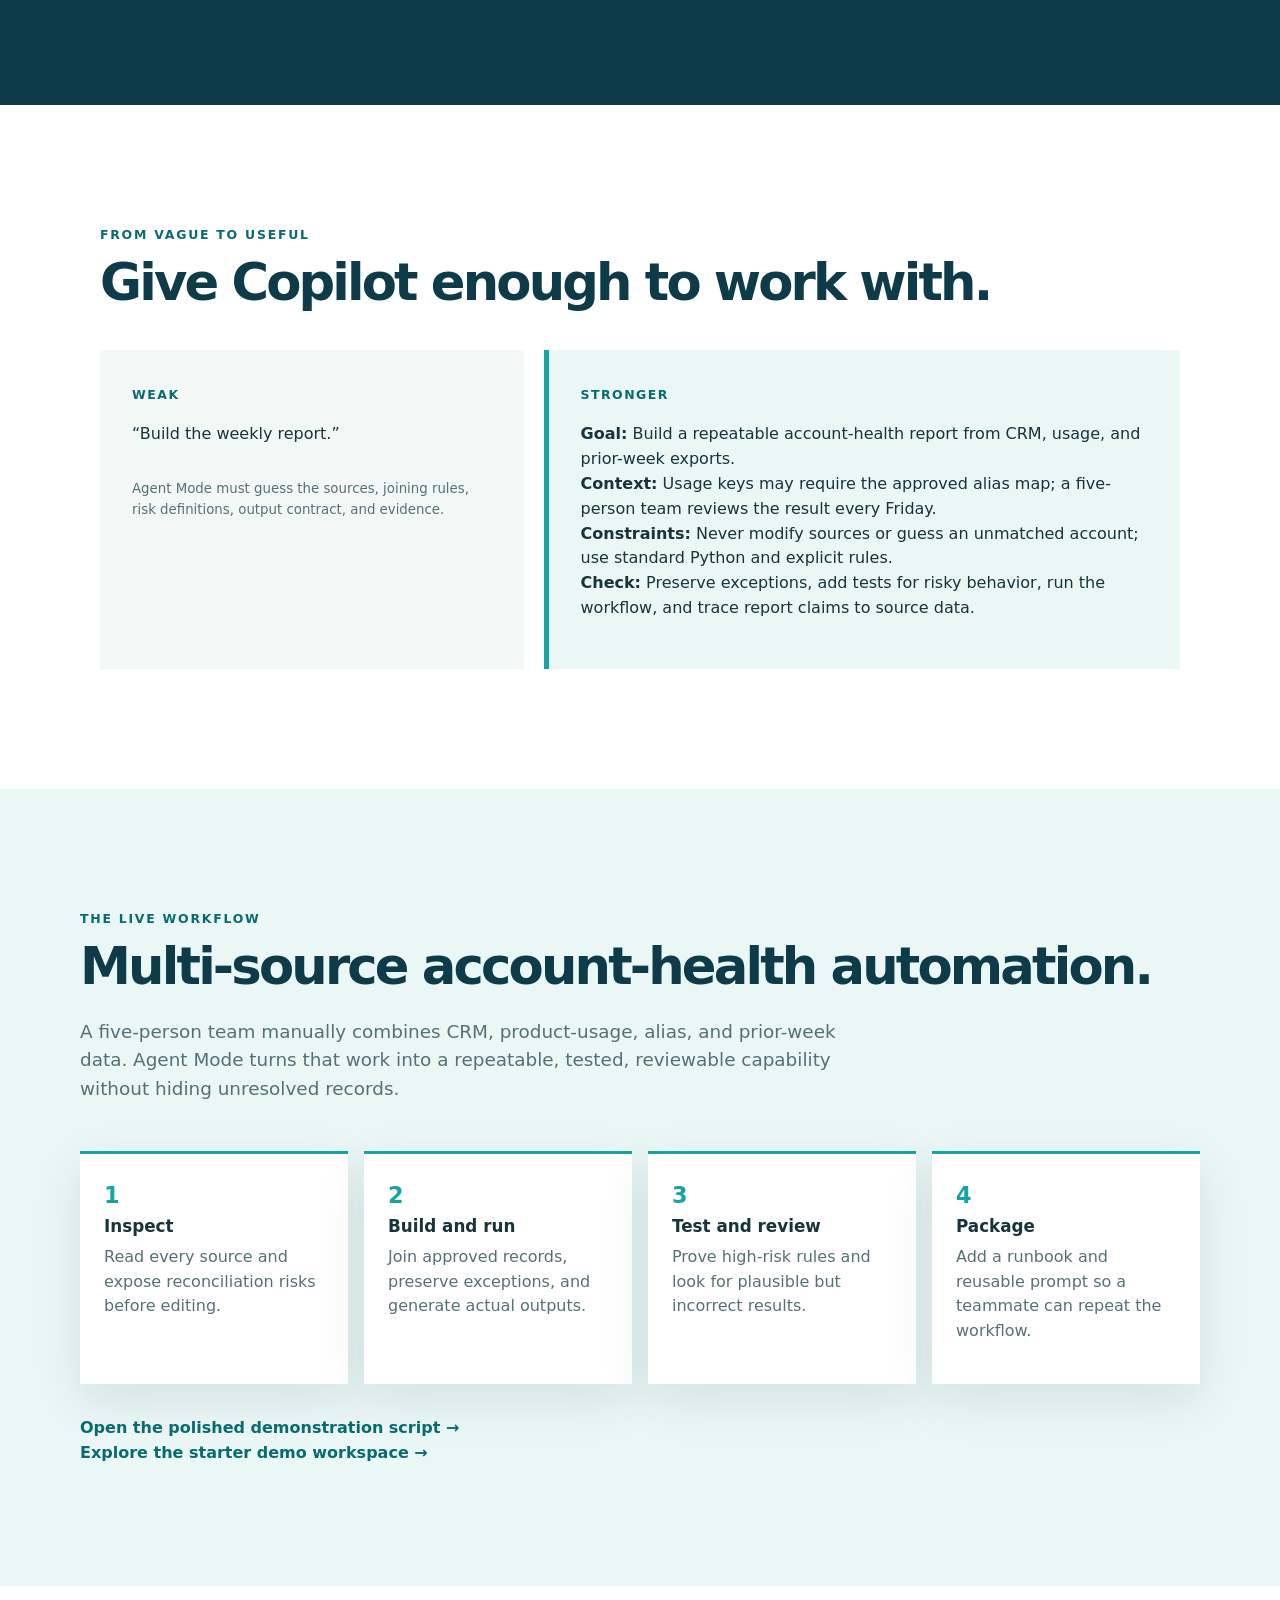
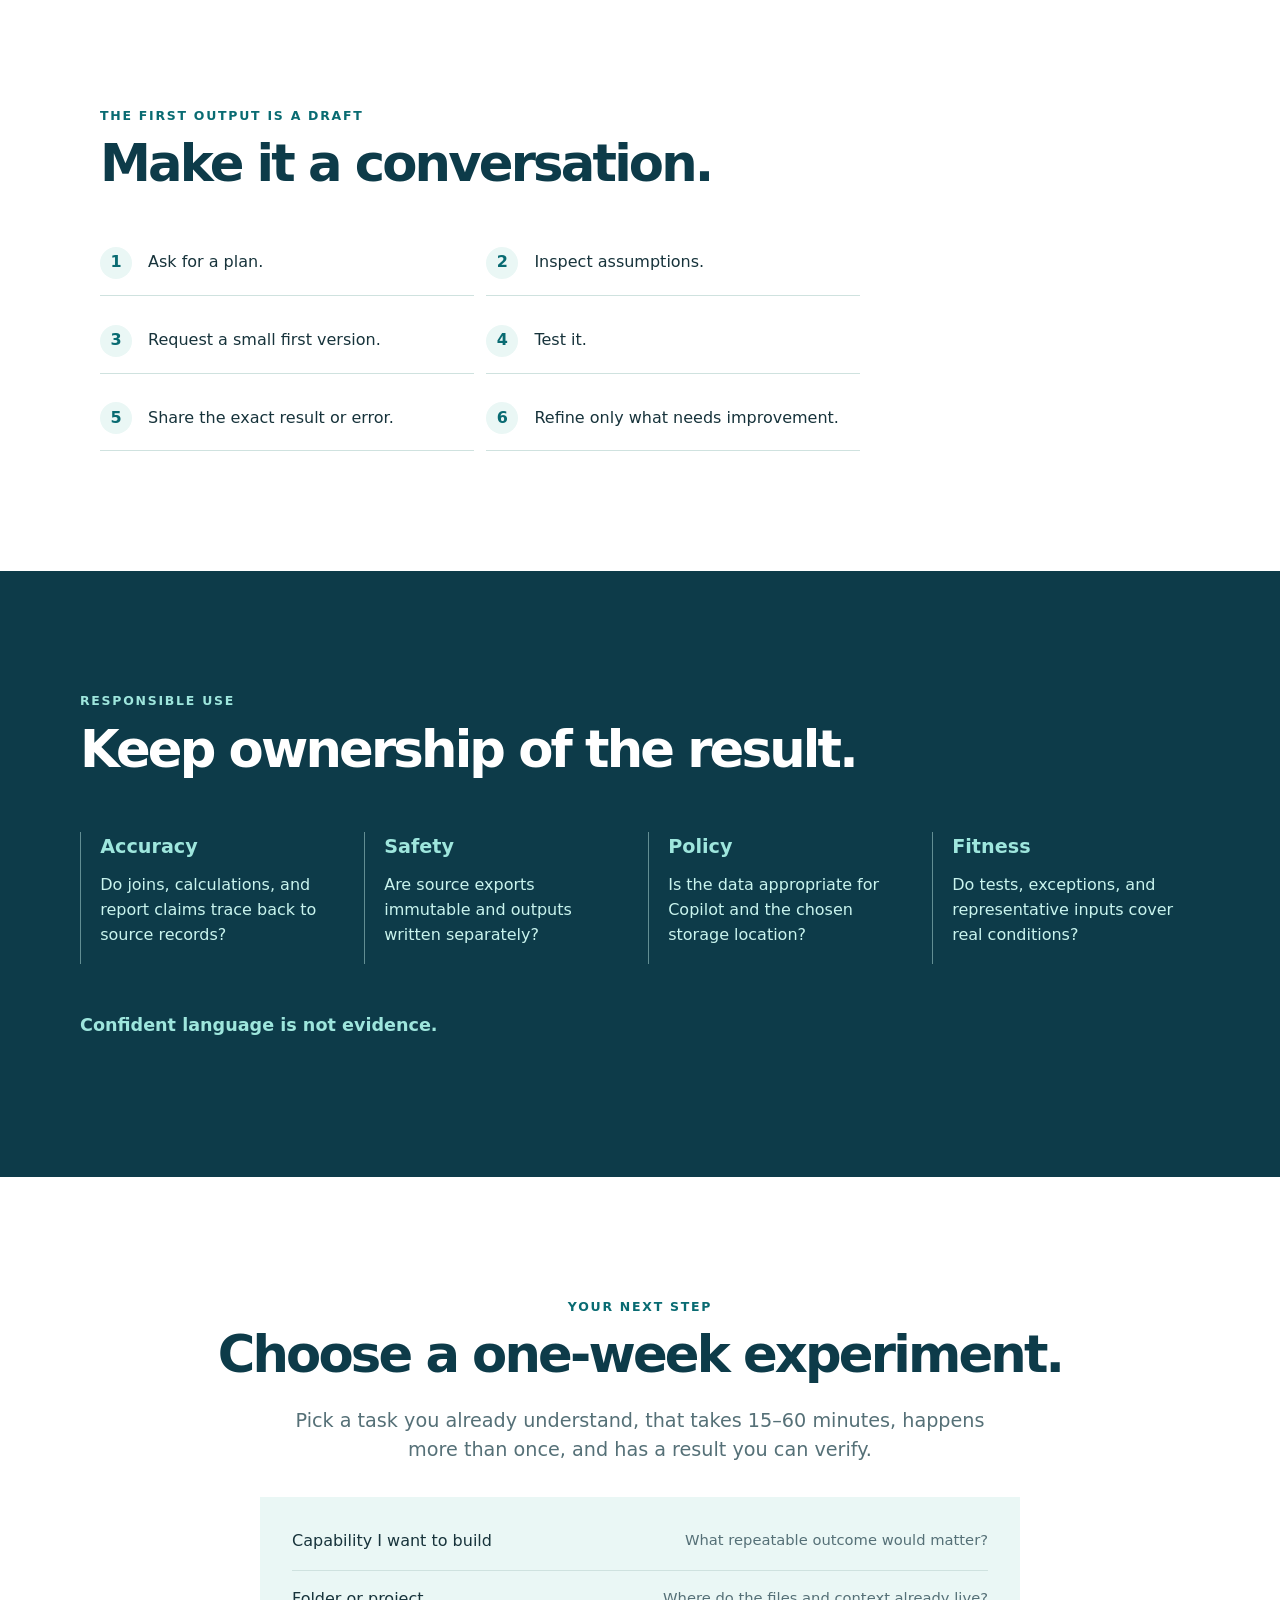
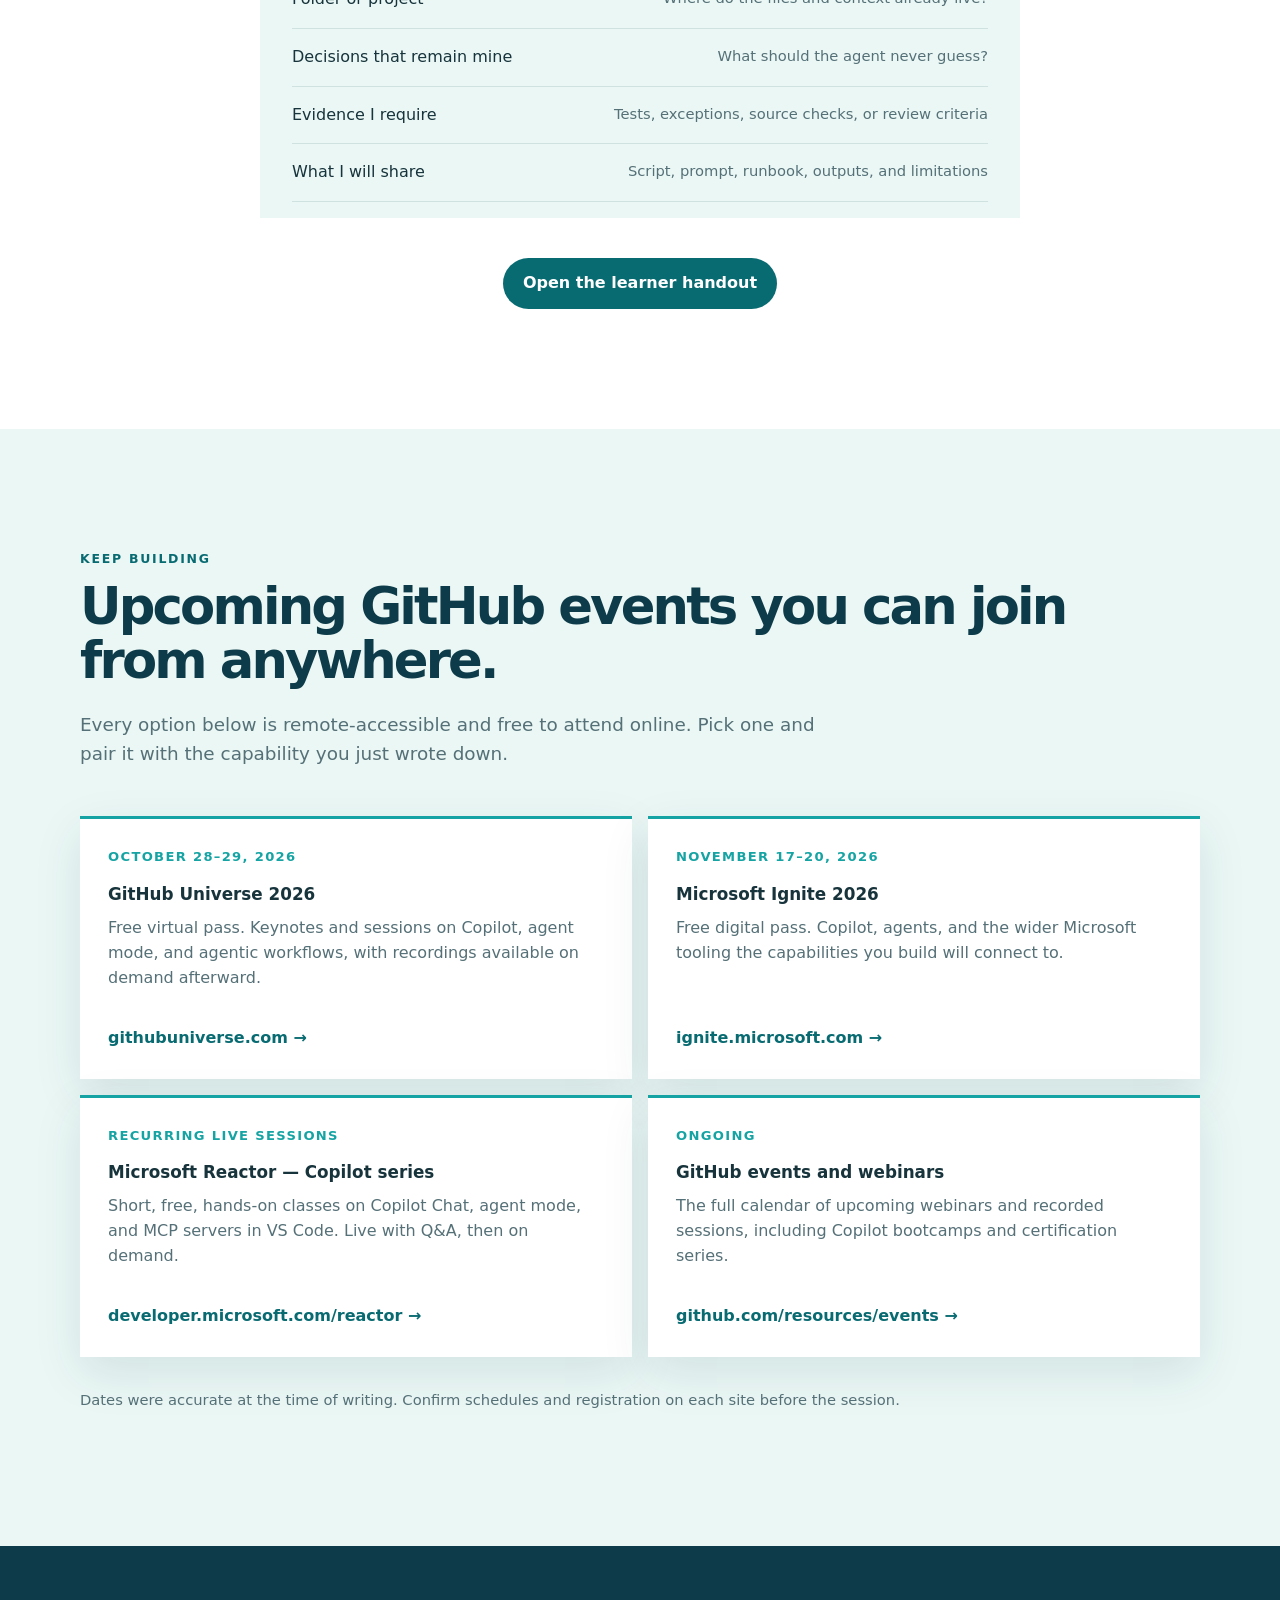
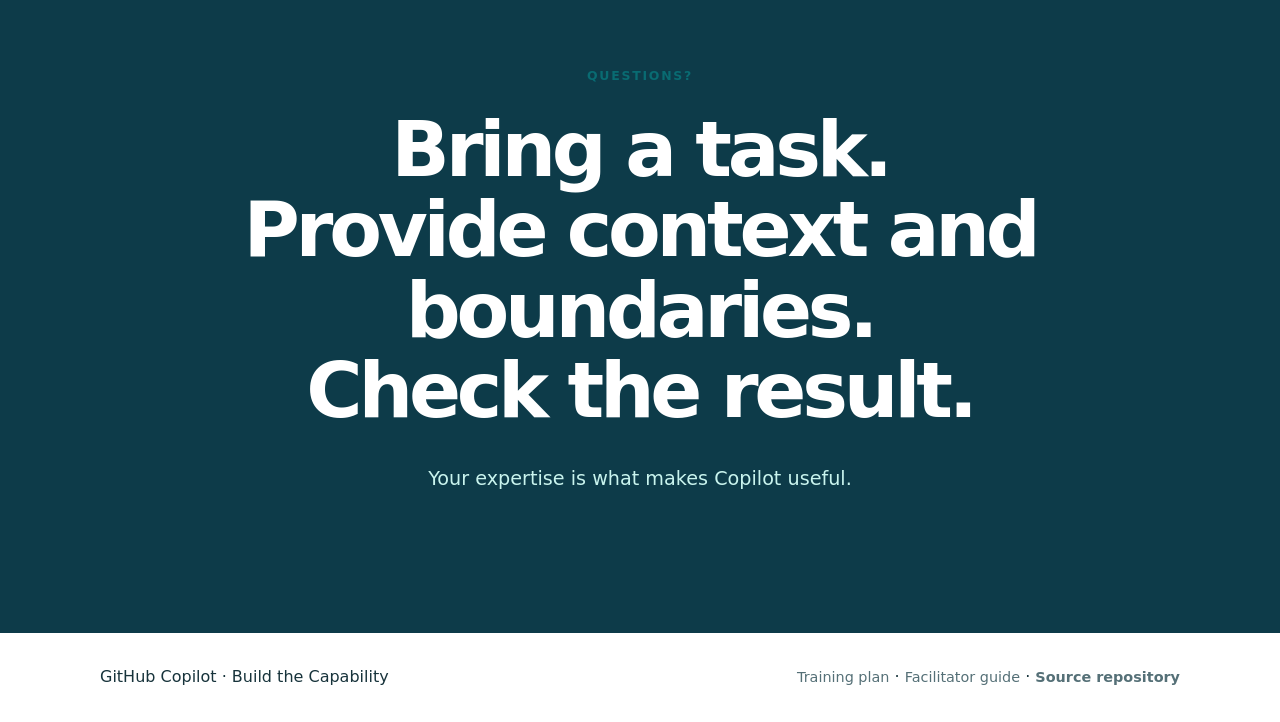
==== commit 8e776034: "Remove facilitator guide button from index hero Co-authored-by: Copilot App <223556219+Copilot@users" ====
--- a/index.html
+++ b/index.html
@@ -30,7 +30,6 @@
       <p class="hero-lede">A practical session for people who build dashboards, apps, automation, AI agents, and code—and want to do more meaningful work with GitHub Copilot and VS Code.</p>
       <div class="hero-actions">
         <a class="button button-primary" href="#agenda">Start the training</a>
-        <a class="button button-secondary" href="facilitator-guide.html">Open the facilitator guide</a>
         <a class="button button-secondary" href="learner-handout.html">Open the visual handout</a>
         <a class="button button-secondary" href="github-copilot.pptx">Download the presentation</a>
       </div>
